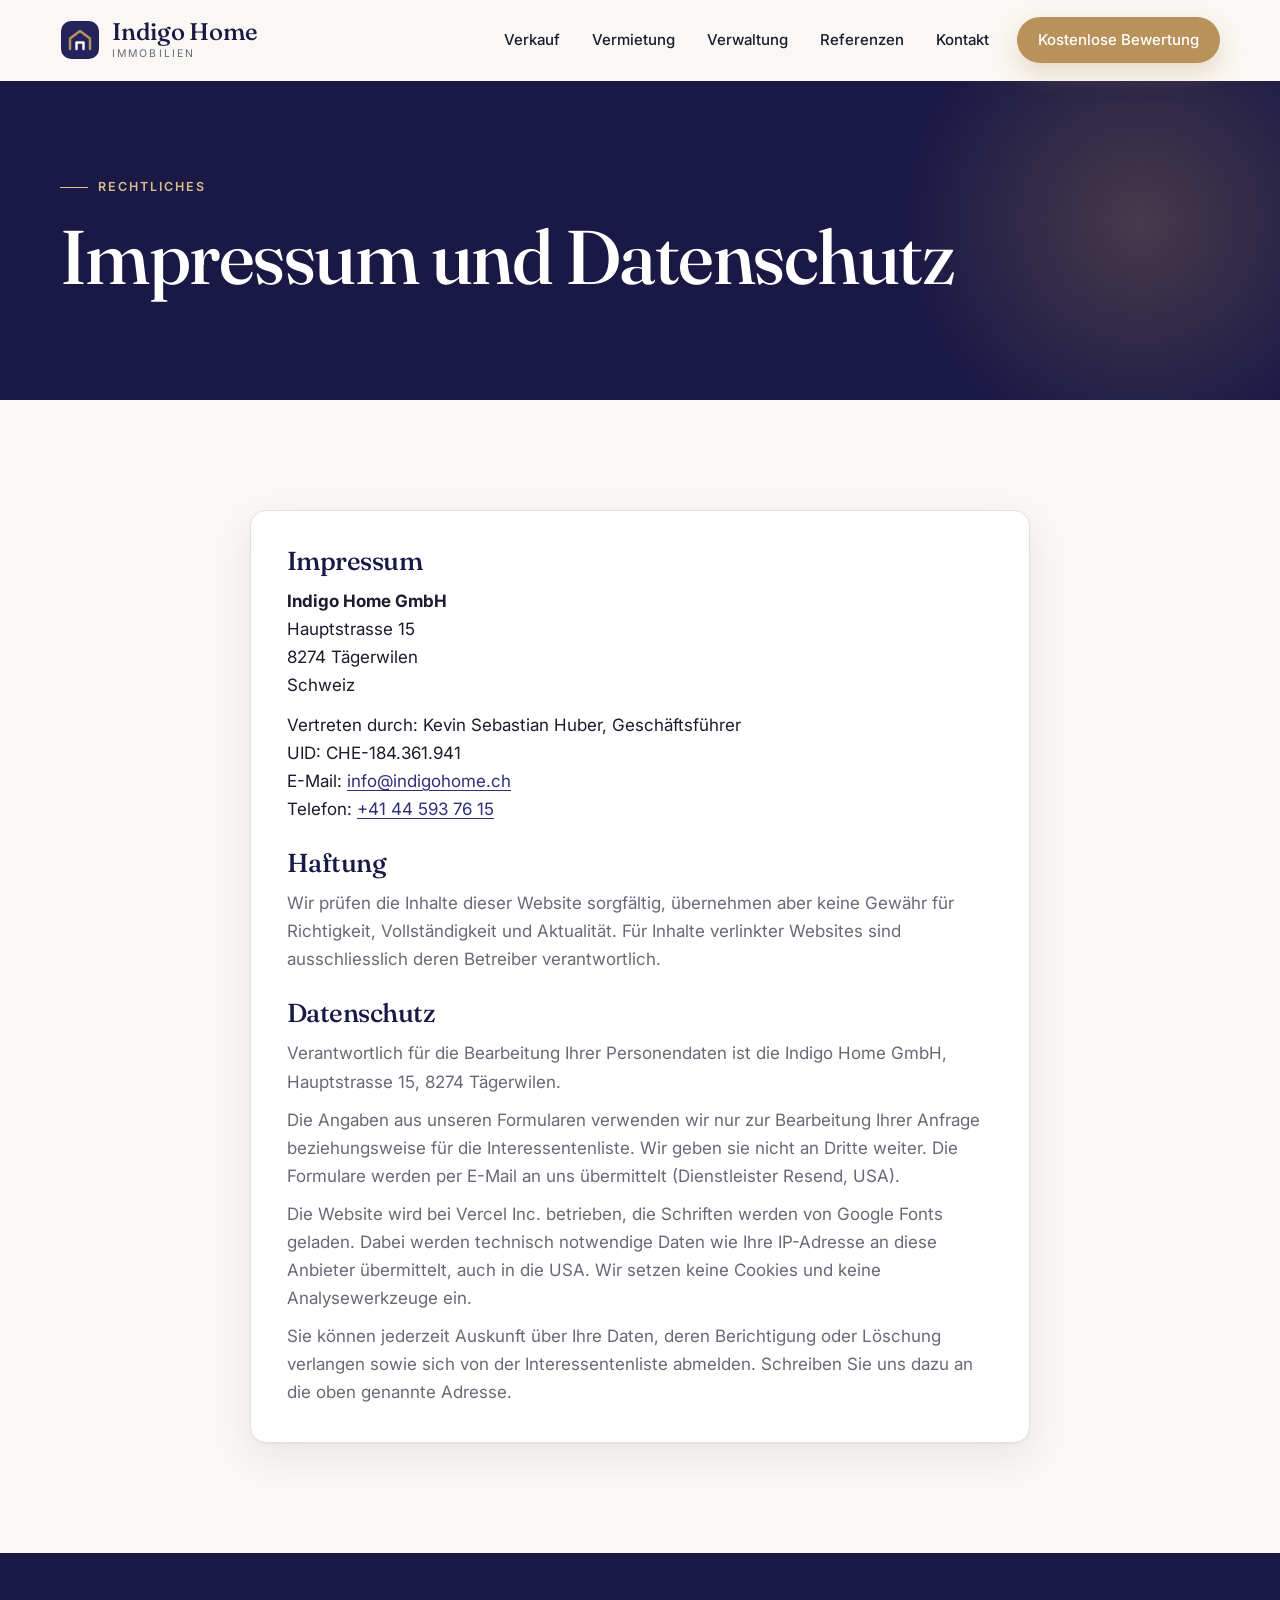
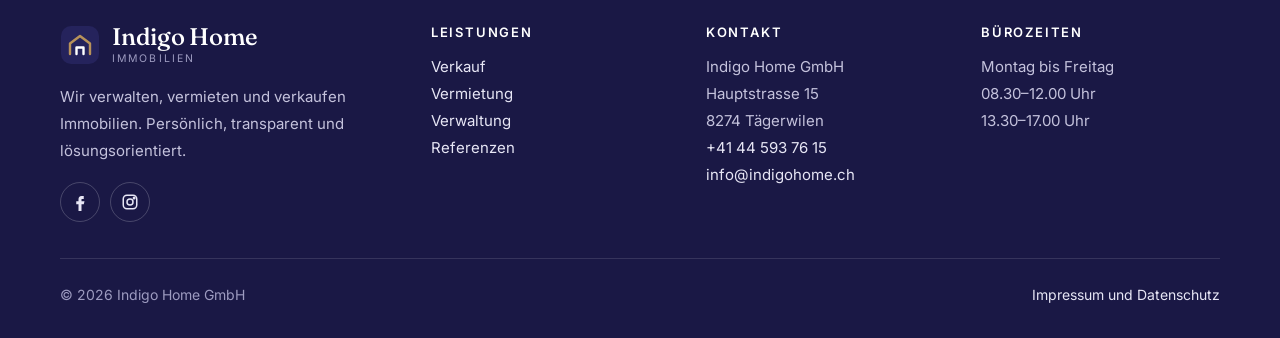
==== impressum.html @ 511ced31 "Neue Website Indigo Home: Verkauf im Fokus mit Bewertungsanfrage, Vermietung, Verwaltung, Referenzen" ====
<!doctype html>
<html lang="de-CH">
<head>
<meta charset="utf-8">
<meta name="viewport" content="width=device-width,initial-scale=1,viewport-fit=cover">
<title>Impressum und Datenschutz · Indigo Home GmbH</title>
<meta name="description" content="Impressum und Datenschutz der Indigo Home GmbH.">
<meta name="theme-color" content="#25235c">
<link rel="icon" href="favicon.svg" type="image/svg+xml">
<link rel="preconnect" href="https://fonts.googleapis.com">
<link rel="preconnect" href="https://fonts.gstatic.com" crossorigin>
<link rel="stylesheet" href="https://fonts.googleapis.com/css2?family=Fraunces:opsz,wght@9..144,400;9..144,500;9..144,600&family=Inter:wght@400;500;600;700&display=swap">
<link rel="stylesheet" href="styles.css"><style>
.process{list-style:none;margin:0;padding:0;display:grid;grid-template-columns:repeat(3,minmax(0,1fr));gap:18px;counter-reset:p}
.process li{display:flex;gap:18px;padding:28px;background:var(--white);border:1px solid var(--line);border-radius:var(--r);box-shadow:var(--shadow);transition:transform .25s,border-color .25s}
.process li:hover{transform:translateY(-4px);border-color:#d8c3a0}
.process .pn{flex:none;font-family:var(--f-head);font-size:34px;line-height:1;color:var(--brass)}
.process h3{font-size:22px;margin-bottom:8px}
.process p{color:var(--muted);font-size:16px}
.process li.reveal:nth-child(3n+2){transition-delay:.08s}.process li.reveal:nth-child(3n){transition-delay:.16s}
@media (max-width:980px){.process{grid-template-columns:repeat(2,minmax(0,1fr))}}
@media (max-width:620px){.process{grid-template-columns:minmax(0,1fr)}}
.svcs{display:grid;grid-template-columns:1.25fr 1fr 1fr;gap:18px}
.svc{display:flex;flex-direction:column;gap:14px;padding:34px;border-radius:20px;background:var(--white);border:1px solid var(--line);box-shadow:var(--shadow);text-decoration:none;color:inherit;transition:transform .25s,box-shadow .25s}
.svc:hover{transform:translateY(-4px);box-shadow:0 2px 4px rgba(28,27,46,.05),0 24px 50px rgba(28,27,46,.12);color:inherit}
.svc h3{font-size:30px}
.svc p{color:var(--muted)}
.svc .more{margin-top:auto;display:inline-flex;align-items:center;gap:8px;font-weight:600;color:var(--brass-2)}
.svc.feat{background:var(--indigo);border-color:var(--indigo);color:#fff;background-image:radial-gradient(500px 300px at 100% 0%,rgba(184,146,90,.35),transparent 60%)}
.svc.feat h3{color:#fff}.svc.feat p{color:#cfcde6}.svc.feat .more{color:#d9bd8f}
.svc.feat .checks li::before{background-color:rgba(255,255,255,.12)}
.svc .tag{align-self:flex-start;font-size:12px;font-weight:700;letter-spacing:.12em;text-transform:uppercase;padding:5px 12px;border-radius:999px;background:var(--brass);color:#fff}
@media (max-width:980px){.svcs{grid-template-columns:minmax(0,1fr)}}
.refs{display:grid;grid-template-columns:repeat(3,minmax(0,1fr));gap:16px}
.ref{display:grid;grid-template-columns:auto minmax(0,1fr);gap:6px 16px;align-items:start;padding:24px;background:var(--white);border:1px solid var(--line);border-radius:var(--r);box-shadow:var(--shadow)}
.ref .ric{grid-row:span 2;width:52px;height:52px;border-radius:14px;background:var(--indigo-soft);color:var(--indigo);display:grid;place-items:center}
.ref h3{font-size:21px}
.ref p{color:var(--muted);font-size:15px}
.ref .kt{grid-column:2;font-size:12.5px;font-weight:600;letter-spacing:.06em;text-transform:uppercase;color:var(--brass-2)}
@media (max-width:980px){.refs{grid-template-columns:repeat(2,minmax(0,1fr))}}
@media (max-width:620px){.refs{grid-template-columns:minmax(0,1fr)}}
.valband{background:var(--indigo-3);color:#fff;border-radius:28px;padding:64px;display:grid;grid-template-columns:minmax(0,1fr) minmax(0,1.1fr);gap:48px;align-items:start;position:relative;overflow:hidden}
.valband::before{content:"";position:absolute;left:-160px;bottom:-160px;width:480px;height:480px;border-radius:50%;background:radial-gradient(circle,rgba(184,146,90,.25),transparent 65%)}
.valband>*{position:relative}
.valband h2{color:#fff;font-size:clamp(34px,4vw,52px)}
.valband .eyebrow{color:#d9bd8f}
.valband p.l{color:#cfcde6;font-size:18px;margin-top:18px}
.valband .checks{margin-top:26px;color:#e7e6f5}
.valband .checks li::before{background-color:rgba(255,255,255,.12)}
.fcard{padding:34px;color:var(--ink)}
.ftitle{font-size:28px}
@media (max-width:960px){.valband{grid-template-columns:minmax(0,1fr);padding:40px 26px}}
@media (max-width:520px){.fcard{padding:24px}}
.split{display:grid;grid-template-columns:minmax(0,1fr) minmax(0,1fr);gap:56px;align-items:start}
@media (max-width:900px){.split{grid-template-columns:minmax(0,1fr);gap:32px}}
.cols3{display:grid;grid-template-columns:repeat(3,minmax(0,1fr));gap:18px}
.cols3 .card{padding:32px}
.cols3 h3{font-size:24px;margin-bottom:18px}
@media (max-width:900px){.cols3{grid-template-columns:minmax(0,1fr)}}
.cta{background:var(--brass-soft);border-radius:28px;padding:56px;display:flex;flex-wrap:wrap;align-items:center;justify-content:space-between;gap:24px}
.cta h2{font-size:clamp(30px,3.4vw,44px);max-width:16em}
.cta p{color:var(--muted);margin-top:10px;max-width:36em}
@media (max-width:520px){.cta{padding:32px 24px}}
.info{display:flex;flex-direction:column;gap:22px}
.info .it{display:flex;gap:16px;align-items:flex-start}
.info .ic{flex:none;width:48px;height:48px;border-radius:14px;background:var(--indigo-soft);color:var(--indigo);display:grid;place-items:center}
.info small{display:block;font-size:12.5px;font-weight:600;letter-spacing:.1em;text-transform:uppercase;color:var(--muted)}
.info a,.info address,.info span.v{font-style:normal;font-size:18px;color:var(--ink);text-decoration:none;font-weight:500}
.info a:hover{color:var(--brass-2)}
</style>
</head>
<body>
<header class="top">
  <div class="wrap">
    <a class="brand" href="index.html" aria-label="Indigo Home GmbH, zur Startseite"><svg width="40" height="40" viewBox="0 0 40 40" fill="none" aria-hidden="true"><rect x="1" y="1" width="38" height="38" rx="10" fill="#25235c"/><path d="M10 29V18.5L20 11l10 7.5V29" stroke="#b8925a" stroke-width="2.4" stroke-linecap="round" stroke-linejoin="round"/><path d="M16.5 29v-6.5h7V29" stroke="#fff" stroke-width="2.4" stroke-linecap="round" stroke-linejoin="round"/></svg><span><b>Indigo Home</b><small>Immobilien</small></span></a>
    <button class="menu" id="menuBtn" type="button" aria-label="Menü öffnen" aria-expanded="false" aria-controls="nav"><svg width="24" height="24" viewBox="0 0 24 24" fill="none" stroke="currentColor" stroke-width="2" stroke-linecap="round" aria-hidden="true"><path d="M4 7h16M4 12h16M4 17h16"/></svg></button>
    <nav class="nav" id="nav" aria-label="Hauptnavigation">
      <a href="verkauf.html">Verkauf</a>
      <a href="vermietung.html">Vermietung</a>
      <a href="verwaltung.html">Verwaltung</a>
      <a href="referenzen.html">Referenzen</a>
      <a href="kontakt.html">Kontakt</a>
      <a class="btn brass" href="verkauf.html#bewertung">Kostenlose Bewertung</a>
    </nav>
  </div>
</header>
<main>
  <section class="subhero"><div class="wrap"><span class="eyebrow">Rechtliches</span><h1>Impressum und Datenschutz</h1><p class="lead"></p></div></section>

  <section class="block"><div class="wrap" style="max-width:820px">
    <div class="card" style="padding:36px;display:flex;flex-direction:column;gap:26px">
      <div><h2 style="font-size:26px;margin-bottom:12px">Impressum</h2>
        <p><b>Indigo Home GmbH</b><br>Hauptstrasse 15<br>8274 Tägerwilen<br>Schweiz</p>
        <p style="margin-top:12px">Vertreten durch: Kevin Sebastian Huber, Geschäftsführer<br>UID: CHE-184.361.941<br>E-Mail: <a data-email href="#"></a><br>Telefon: <a data-phone href="#"></a></p></div>
      <div><h2 style="font-size:26px;margin-bottom:12px">Haftung</h2><p style="color:var(--muted)">Wir prüfen die Inhalte dieser Website sorgfältig, übernehmen aber keine Gewähr für Richtigkeit, Vollständigkeit und Aktualität. Für Inhalte verlinkter Websites sind ausschliesslich deren Betreiber verantwortlich.</p></div>
      <div><h2 style="font-size:26px;margin-bottom:12px">Datenschutz</h2>
        <p style="color:var(--muted)">Verantwortlich für die Bearbeitung Ihrer Personendaten ist die Indigo Home GmbH, Hauptstrasse 15, 8274 Tägerwilen.</p>
        <p style="color:var(--muted);margin-top:10px">Die Angaben aus unseren Formularen verwenden wir nur zur Bearbeitung Ihrer Anfrage beziehungsweise für die Interessentenliste. Wir geben sie nicht an Dritte weiter. Die Formulare werden per E-Mail an uns übermittelt (Dienstleister Resend, USA).</p>
        <p style="color:var(--muted);margin-top:10px">Die Website wird bei Vercel Inc. betrieben, die Schriften werden von Google Fonts geladen. Dabei werden technisch notwendige Daten wie Ihre IP-Adresse an diese Anbieter übermittelt, auch in die USA. Wir setzen keine Cookies und keine Analysewerkzeuge ein.</p>
        <p style="color:var(--muted);margin-top:10px">Sie können jederzeit Auskunft über Ihre Daten, deren Berichtigung oder Löschung verlangen sowie sich von der Interessentenliste abmelden. Schreiben Sie uns dazu an die oben genannte Adresse.</p></div>
    </div>
  </div></section>

</main>
<footer>
  <div class="wrap">
    <div>
      <a class="brand" href="index.html" aria-label="Indigo Home GmbH"><svg width="40" height="40" viewBox="0 0 40 40" fill="none" aria-hidden="true"><rect x="1" y="1" width="38" height="38" rx="10" fill="#25235c"/><path d="M10 29V18.5L20 11l10 7.5V29" stroke="#b8925a" stroke-width="2.4" stroke-linecap="round" stroke-linejoin="round"/><path d="M16.5 29v-6.5h7V29" stroke="#fff" stroke-width="2.4" stroke-linecap="round" stroke-linejoin="round"/></svg><span><b>Indigo Home</b><small>Immobilien</small></span></a>
      <p style="margin-top:18px;max-width:28em">Wir verwalten, vermieten und verkaufen Immobilien. Persönlich, transparent und lösungsorientiert.</p>
      <div class="social"><a href="https://www.facebook.com/Indigo-Home-GmbH-Immobilien-112406141284418/" target="_blank" rel="noopener" aria-label="Facebook"><svg width="18" height="18" viewBox="0 0 24 24" fill="currentColor" aria-hidden="true"><path d="M14 8h3V4h-3c-2.8 0-4 1.7-4 4.3V11H7v4h3v9h4v-9h3l1-4h-4V8.6c0-.4.3-.6.6-.6z"/></svg></a><a href="https://www.instagram.com/indigohomegmbh/" target="_blank" rel="noopener" aria-label="Instagram"><svg width="18" height="18" viewBox="0 0 24 24" fill="none" stroke="currentColor" stroke-width="2" aria-hidden="true"><rect x="3" y="3" width="18" height="18" rx="5"/><circle cx="12" cy="12" r="4"/><circle cx="17.5" cy="6.5" r="1" fill="currentColor"/></svg></a></div>
    </div>
    <div><h3>Leistungen</h3><p><a href="verkauf.html">Verkauf</a><br><a href="vermietung.html">Vermietung</a><br><a href="verwaltung.html">Verwaltung</a><br><a href="referenzen.html">Referenzen</a></p></div>
    <div><h3>Kontakt</h3><address>Indigo Home GmbH<br>Hauptstrasse 15<br>8274 Tägerwilen</address><p><a data-phone href="#"></a><br><a data-email href="#"></a></p></div>
    <div><h3>Bürozeiten</h3><p>Montag bis Freitag<br>08.30–12.00 Uhr<br>13.30–17.00 Uhr</p></div>
    <div class="legal"><span>© <span id="yr">2026</span> Indigo Home GmbH</span><span><a href="impressum.html">Impressum und Datenschutz</a></span></div>
  </div>
</footer>
<script src="site.js"></script>
</body>
</html>
---- styles.css ----
/* Indigo Home GmbH · Gestaltung: tiefes Indigo, warmes Messing, ruhiges Creme. Serifen-Titel für Wertigkeit. */
:root{
  --indigo:#25235c; --indigo-2:#312e7a; --indigo-3:#1a1845; --indigo-soft:#ecebf7;
  --brass:#b8925a; --brass-2:#a17b45; --brass-soft:#f4ece0;
  --ink:#1c1b2e; --muted:#6a6878; --line:#e6e2da; --paper:#faf8f4; --white:#fff;
  --r:16px;
  --f-head:"Fraunces",Georgia,"Times New Roman",serif;
  --f:"Inter","Helvetica Neue",Arial,sans-serif;
  --shadow:0 1px 2px rgba(28,27,46,.05),0 14px 40px rgba(28,27,46,.08);
}
*{box-sizing:border-box}
html{-webkit-text-size-adjust:100%;scroll-padding-top:90px}
@media (prefers-reduced-motion:no-preference){html{scroll-behavior:smooth}}
body{margin:0;background:var(--paper);color:var(--ink);font-family:var(--f);font-size:17px;line-height:1.65}
img{max-width:100%;display:block}
a{color:var(--indigo-2);text-underline-offset:3px}
a:hover{color:var(--brass-2)}
:focus-visible{outline:3px solid var(--brass);outline-offset:3px;border-radius:6px}
h1,h2,h3{margin:0;font-family:var(--f-head);font-weight:500;line-height:1.08;letter-spacing:-.02em;text-wrap:balance;color:var(--indigo-3)}
p{margin:0}
[hidden]{display:none!important}
.wrap{max-width:1200px;margin:0 auto;padding-left:max(20px,env(safe-area-inset-left,0px));padding-right:max(20px,env(safe-area-inset-right,0px))}
.eyebrow{display:inline-flex;align-items:center;gap:10px;font-size:12.5px;font-weight:600;letter-spacing:.16em;text-transform:uppercase;color:var(--brass-2)}
.eyebrow::before{content:"";width:28px;height:1px;background:currentColor}
.btn{display:inline-flex;align-items:center;justify-content:center;gap:10px;min-height:52px;padding:0 26px;border-radius:999px;font:inherit;font-weight:600;font-size:16px;text-decoration:none;border:1.5px solid transparent;cursor:pointer;transition:background .2s,border-color .2s,color .2s,transform .2s,box-shadow .2s}
.btn:active{transform:translateY(1px)}
.btn.brass{background:var(--brass);color:#fff;box-shadow:0 10px 24px rgba(184,146,90,.3)}
.btn.brass:hover{background:var(--brass-2);color:#fff}
.btn.indigo{background:var(--indigo);color:#fff}
.btn.indigo:hover{background:var(--indigo-2);color:#fff}
.btn.ghost{border-color:rgba(255,255,255,.35);color:#fff}
.btn.ghost:hover{border-color:#fff;color:#fff;background:rgba(255,255,255,.08)}
.btn.line{border-color:var(--indigo);color:var(--indigo)}
.btn.line:hover{background:var(--indigo);color:#fff}
.btn svg{transition:transform .2s}
.btn:hover svg{transform:translateX(3px)}

/* Kopf */
.top{position:sticky;top:0;z-index:30;background:rgba(250,248,244,.9);backdrop-filter:saturate(1.4) blur(14px);border-bottom:1px solid transparent;transition:border-color .3s,box-shadow .3s}
.top.scrolled{border-bottom-color:var(--line);box-shadow:0 6px 24px rgba(28,27,46,.06)}
.top .wrap{display:flex;align-items:center;justify-content:space-between;gap:20px;min-height:80px}
.brand{display:flex;align-items:center;gap:12px;text-decoration:none;color:var(--indigo-3)}
.brand svg{flex:none}
.brand span{display:flex;flex-direction:column;line-height:1}
.brand b{font-family:var(--f-head);font-weight:500;font-size:24px;letter-spacing:-.01em}
.brand small{font-size:10.5px;letter-spacing:.2em;text-transform:uppercase;color:var(--muted);margin-top:5px}
.nav{display:flex;align-items:center;gap:4px}
.nav a{color:var(--ink);text-decoration:none;font-weight:500;font-size:15px;padding:10px 14px;border-radius:999px}
.nav a:hover,.nav a[aria-current="page"]{color:var(--brass-2)}
.nav .btn{min-height:46px;padding:0 20px;margin-left:10px;font-size:15px}
.nav .btn:hover{color:#fff}
.menu{display:none;background:none;border:0;color:var(--indigo-3);width:46px;height:46px;border-radius:10px;cursor:pointer}
@media (max-width:960px){
  .menu{display:grid;place-items:center}
  .nav{position:absolute;left:0;right:0;top:100%;flex-direction:column;align-items:stretch;gap:0;padding:8px 20px 22px;background:var(--paper);border-bottom:1px solid var(--line);display:none;box-shadow:0 20px 40px rgba(28,27,46,.1)}
  .nav.open{display:flex}
  .nav a{padding:14px 4px;border-bottom:1px solid var(--line);border-radius:0}
  .nav .btn{margin:16px 0 0;border-radius:999px;border-bottom:0}
}

/* Abschnitte */
section.block{padding-block:110px}
@media (max-width:760px){section.block{padding-block:72px}}
.head{display:flex;flex-direction:column;gap:16px;max-width:760px;margin-bottom:56px}
.head h2{font-size:clamp(34px,4.4vw,56px)}
.head p{color:var(--muted);font-size:18.5px}
.head.center{margin-inline:auto;text-align:center;align-items:center}

/* Unterseiten-Titel */
.subhero{background:var(--indigo-3);color:#fff;position:relative;overflow:hidden}
.subhero::after{content:"";position:absolute;right:-120px;top:-120px;width:520px;height:520px;border-radius:50%;background:radial-gradient(circle,rgba(184,146,90,.28),transparent 65%)}
.subhero .wrap{position:relative;z-index:1;padding-block:96px 84px;display:flex;flex-direction:column;gap:18px;max-width:1200px}
.subhero h1{color:#fff;font-size:clamp(42px,6vw,76px);max-width:14em}
.subhero .lead{color:#cfcde6;font-size:clamp(17px,1.5vw,20px);max-width:38em}
.subhero .eyebrow{color:#d9bd8f}

/* Karten, Listen */
.card{background:var(--white);border:1px solid var(--line);border-radius:var(--r);box-shadow:var(--shadow)}
.checks{list-style:none;margin:0;padding:0;display:flex;flex-direction:column;gap:12px}
.checks li{display:flex;gap:12px;align-items:flex-start}
.checks li::before{content:"";flex:none;width:22px;height:22px;margin-top:2px;border-radius:50%;background:var(--brass-soft) url("data:image/svg+xml,%3Csvg xmlns='http://www.w3.org/2000/svg' viewBox='0 0 24 24' fill='none' stroke='%23a17b45' stroke-width='3' stroke-linecap='round' stroke-linejoin='round'%3E%3Cpath d='M6 12.5l4 4 8-9'/%3E%3C/svg%3E") center/14px no-repeat}

/* Formulare */
.form{display:flex;flex-direction:column;gap:16px}
.row2{display:grid;grid-template-columns:minmax(0,1fr) minmax(0,1fr);gap:14px}
@media (max-width:620px){.row2{grid-template-columns:minmax(0,1fr)}}
.field{display:flex;flex-direction:column;gap:6px;min-width:0}
.field label,.field .lab{font-size:14px;font-weight:600;color:#3d3b52}
.field input,.field select,.field textarea{font:inherit;font-size:16px;color:var(--ink);background:var(--paper);border:1px solid var(--line);border-radius:12px;padding:13px 15px;min-height:52px;width:100%}
.field textarea{min-height:120px;resize:vertical}
.field input:focus,.field select:focus,.field textarea:focus{outline:none;border-color:var(--indigo-2);box-shadow:0 0 0 4px rgba(49,46,122,.12);background:#fff}
.seg{display:flex;flex-wrap:wrap;gap:8px}
.seg label{position:relative;cursor:pointer}
.seg input{position:absolute;inset:0;opacity:0;margin:0;width:100%;height:100%;pointer-events:none}
.seg span{display:inline-flex;align-items:center;min-height:44px;padding:0 16px;border-radius:999px;border:1px solid var(--line);background:var(--paper);font-size:15px;font-weight:500}
.seg input:checked+span{background:var(--indigo);border-color:var(--indigo);color:#fff}
.seg input:focus-visible+span{outline:3px solid var(--brass);outline-offset:2px}
.form .err{color:#b42318;font-weight:600;font-size:15px}
.form .ok{background:#eaf6ee;color:#17663d;border-radius:12px;padding:14px 16px;font-weight:600}
.form .note{font-size:13.5px;color:var(--muted)}

/* Fuss */
footer{background:var(--indigo-3);color:#c4c2dc;font-size:15px}
footer .wrap{display:grid;grid-template-columns:1.4fr 1fr 1fr 1fr;gap:36px;padding-block:72px 32px}
footer .brand{color:#fff}
footer .brand small{color:#9d9bc0}
footer h3{color:#fff;font-family:var(--f);font-size:13px;letter-spacing:.14em;text-transform:uppercase;font-weight:600;margin-bottom:14px}
footer a{color:#e7e6f5;text-decoration:none}
footer a:hover{color:#d9bd8f}
footer address{font-style:normal;line-height:1.8}
footer p{line-height:1.8}
footer .legal{grid-column:1/-1;display:flex;flex-wrap:wrap;justify-content:space-between;gap:10px 24px;border-top:1px solid rgba(255,255,255,.12);padding-top:24px;font-size:14px;color:#9d9bc0}
footer .social{display:flex;gap:10px;margin-top:18px}
footer .social a{width:40px;height:40px;border-radius:50%;border:1px solid rgba(255,255,255,.2);display:grid;place-items:center}
footer .social a:hover{border-color:#d9bd8f}
@media (max-width:900px){footer .wrap{grid-template-columns:1fr 1fr}}
@media (max-width:560px){footer .wrap{grid-template-columns:1fr}}

/* Einblenden beim Scrollen */
html.js .reveal{opacity:0;transform:translateY(28px);transition:opacity .9s cubic-bezier(.2,.7,.2,1),transform .9s cubic-bezier(.2,.7,.2,1)}
html.js .reveal.in{opacity:1;transform:none}
@media (prefers-reduced-motion:reduce){html.js .reveal{opacity:1;transform:none;transition:none}}
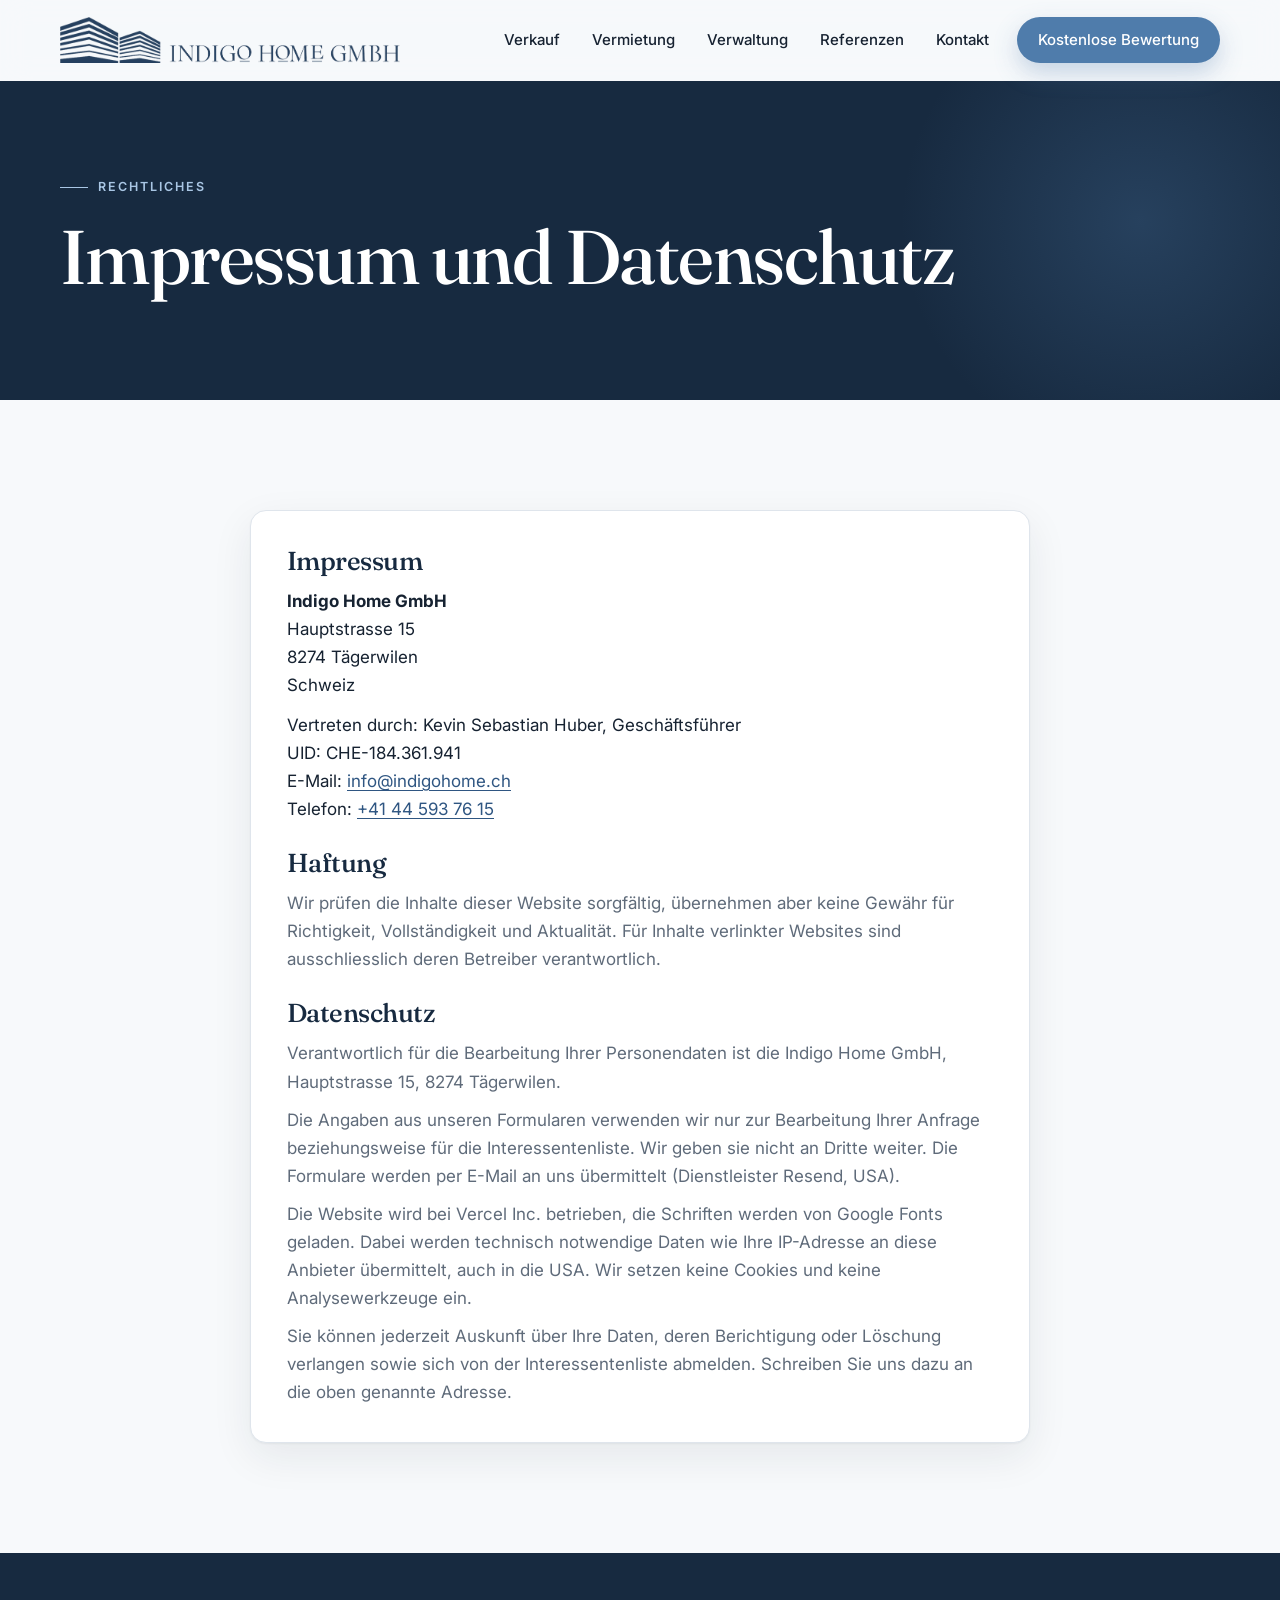
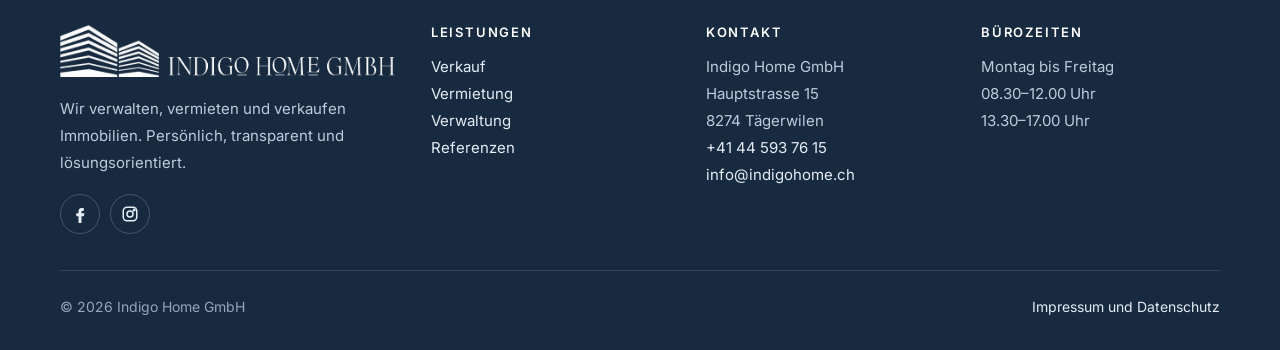
==== commit 715fd664: "Logo eingebaut (Kopf, Fuss, Favicon) und Farben an das Logo-Navy angepasst Co-Authored-By: Claude Op" ====
--- a/impressum.html
+++ b/impressum.html
@@ -5,15 +5,16 @@
 <meta name="viewport" content="width=device-width,initial-scale=1,viewport-fit=cover">
 <title>Impressum und Datenschutz · Indigo Home GmbH</title>
 <meta name="description" content="Impressum und Datenschutz der Indigo Home GmbH.">
-<meta name="theme-color" content="#25235c">
-<link rel="icon" href="favicon.svg" type="image/svg+xml">
+<meta name="theme-color" content="#25405f">
+<link rel="icon" href="img/favicon.png" type="image/png">
+<link rel="apple-touch-icon" href="img/apple-touch-icon.png">
 <link rel="preconnect" href="https://fonts.googleapis.com">
 <link rel="preconnect" href="https://fonts.gstatic.com" crossorigin>
 <link rel="stylesheet" href="https://fonts.googleapis.com/css2?family=Fraunces:opsz,wght@9..144,400;9..144,500;9..144,600&family=Inter:wght@400;500;600;700&display=swap">
 <link rel="stylesheet" href="styles.css"><style>
 .process{list-style:none;margin:0;padding:0;display:grid;grid-template-columns:repeat(3,minmax(0,1fr));gap:18px;counter-reset:p}
 .process li{display:flex;gap:18px;padding:28px;background:var(--white);border:1px solid var(--line);border-radius:var(--r);box-shadow:var(--shadow);transition:transform .25s,border-color .25s}
-.process li:hover{transform:translateY(-4px);border-color:#d8c3a0}
+.process li:hover{transform:translateY(-4px);border-color:#bcd3ea}
 .process .pn{flex:none;font-family:var(--f-head);font-size:34px;line-height:1;color:var(--brass)}
 .process h3{font-size:22px;margin-bottom:8px}
 .process p{color:var(--muted);font-size:16px}
@@ -22,12 +23,12 @@
 @media (max-width:620px){.process{grid-template-columns:minmax(0,1fr)}}
 .svcs{display:grid;grid-template-columns:1.25fr 1fr 1fr;gap:18px}
 .svc{display:flex;flex-direction:column;gap:14px;padding:34px;border-radius:20px;background:var(--white);border:1px solid var(--line);box-shadow:var(--shadow);text-decoration:none;color:inherit;transition:transform .25s,box-shadow .25s}
-.svc:hover{transform:translateY(-4px);box-shadow:0 2px 4px rgba(28,27,46,.05),0 24px 50px rgba(28,27,46,.12);color:inherit}
+.svc:hover{transform:translateY(-4px);box-shadow:0 2px 4px rgba(22,34,49,.05),0 24px 50px rgba(22,34,49,.12);color:inherit}
 .svc h3{font-size:30px}
 .svc p{color:var(--muted)}
 .svc .more{margin-top:auto;display:inline-flex;align-items:center;gap:8px;font-weight:600;color:var(--brass-2)}
-.svc.feat{background:var(--indigo);border-color:var(--indigo);color:#fff;background-image:radial-gradient(500px 300px at 100% 0%,rgba(184,146,90,.35),transparent 60%)}
-.svc.feat h3{color:#fff}.svc.feat p{color:#cfcde6}.svc.feat .more{color:#d9bd8f}
+.svc.feat{background:var(--indigo);border-color:var(--indigo);color:#fff;background-image:radial-gradient(500px 300px at 100% 0%,rgba(79,124,171,.35),transparent 60%)}
+.svc.feat h3{color:#fff}.svc.feat p{color:#c9d5e3}.svc.feat .more{color:#a9c6e4}
 .svc.feat .checks li::before{background-color:rgba(255,255,255,.12)}
 .svc .tag{align-self:flex-start;font-size:12px;font-weight:700;letter-spacing:.12em;text-transform:uppercase;padding:5px 12px;border-radius:999px;background:var(--brass);color:#fff}
 @media (max-width:980px){.svcs{grid-template-columns:minmax(0,1fr)}}
@@ -40,12 +41,12 @@
 @media (max-width:980px){.refs{grid-template-columns:repeat(2,minmax(0,1fr))}}
 @media (max-width:620px){.refs{grid-template-columns:minmax(0,1fr)}}
 .valband{background:var(--indigo-3);color:#fff;border-radius:28px;padding:64px;display:grid;grid-template-columns:minmax(0,1fr) minmax(0,1.1fr);gap:48px;align-items:start;position:relative;overflow:hidden}
-.valband::before{content:"";position:absolute;left:-160px;bottom:-160px;width:480px;height:480px;border-radius:50%;background:radial-gradient(circle,rgba(184,146,90,.25),transparent 65%)}
+.valband::before{content:"";position:absolute;left:-160px;bottom:-160px;width:480px;height:480px;border-radius:50%;background:radial-gradient(circle,rgba(79,124,171,.25),transparent 65%)}
 .valband>*{position:relative}
 .valband h2{color:#fff;font-size:clamp(34px,4vw,52px)}
-.valband .eyebrow{color:#d9bd8f}
-.valband p.l{color:#cfcde6;font-size:18px;margin-top:18px}
-.valband .checks{margin-top:26px;color:#e7e6f5}
+.valband .eyebrow{color:#a9c6e4}
+.valband p.l{color:#c9d5e3;font-size:18px;margin-top:18px}
+.valband .checks{margin-top:26px;color:#e5ecf4}
 .valband .checks li::before{background-color:rgba(255,255,255,.12)}
 .fcard{padding:34px;color:var(--ink)}
 .ftitle{font-size:28px}
@@ -72,7 +73,7 @@
 <body>
 <header class="top">
   <div class="wrap">
-    <a class="brand" href="index.html" aria-label="Indigo Home GmbH, zur Startseite"><svg width="40" height="40" viewBox="0 0 40 40" fill="none" aria-hidden="true"><rect x="1" y="1" width="38" height="38" rx="10" fill="#25235c"/><path d="M10 29V18.5L20 11l10 7.5V29" stroke="#b8925a" stroke-width="2.4" stroke-linecap="round" stroke-linejoin="round"/><path d="M16.5 29v-6.5h7V29" stroke="#fff" stroke-width="2.4" stroke-linecap="round" stroke-linejoin="round"/></svg><span><b>Indigo Home</b><small>Immobilien</small></span></a>
+    <a class="brand" href="index.html" aria-label="Indigo Home GmbH, zur Startseite"><img src="img/logo.png" alt="Indigo Home GmbH" width="340" height="46"></a>
     <button class="menu" id="menuBtn" type="button" aria-label="Menü öffnen" aria-expanded="false" aria-controls="nav"><svg width="24" height="24" viewBox="0 0 24 24" fill="none" stroke="currentColor" stroke-width="2" stroke-linecap="round" aria-hidden="true"><path d="M4 7h16M4 12h16M4 17h16"/></svg></button>
     <nav class="nav" id="nav" aria-label="Hauptnavigation">
       <a href="verkauf.html">Verkauf</a>
@@ -105,7 +106,7 @@
 <footer>
   <div class="wrap">
     <div>
-      <a class="brand" href="index.html" aria-label="Indigo Home GmbH"><svg width="40" height="40" viewBox="0 0 40 40" fill="none" aria-hidden="true"><rect x="1" y="1" width="38" height="38" rx="10" fill="#25235c"/><path d="M10 29V18.5L20 11l10 7.5V29" stroke="#b8925a" stroke-width="2.4" stroke-linecap="round" stroke-linejoin="round"/><path d="M16.5 29v-6.5h7V29" stroke="#fff" stroke-width="2.4" stroke-linecap="round" stroke-linejoin="round"/></svg><span><b>Indigo Home</b><small>Immobilien</small></span></a>
+      <a class="brand" href="index.html" aria-label="Indigo Home GmbH"><img src="img/logo-weiss.png" alt="Indigo Home GmbH" width="384" height="52" loading="lazy"></a>
       <p style="margin-top:18px;max-width:28em">Wir verwalten, vermieten und verkaufen Immobilien. Persönlich, transparent und lösungsorientiert.</p>
       <div class="social"><a href="https://www.facebook.com/Indigo-Home-GmbH-Immobilien-112406141284418/" target="_blank" rel="noopener" aria-label="Facebook"><svg width="18" height="18" viewBox="0 0 24 24" fill="currentColor" aria-hidden="true"><path d="M14 8h3V4h-3c-2.8 0-4 1.7-4 4.3V11H7v4h3v9h4v-9h3l1-4h-4V8.6c0-.4.3-.6.6-.6z"/></svg></a><a href="https://www.instagram.com/indigohomegmbh/" target="_blank" rel="noopener" aria-label="Instagram"><svg width="18" height="18" viewBox="0 0 24 24" fill="none" stroke="currentColor" stroke-width="2" aria-hidden="true"><rect x="3" y="3" width="18" height="18" rx="5"/><circle cx="12" cy="12" r="4"/><circle cx="17.5" cy="6.5" r="1" fill="currentColor"/></svg></a></div>
     </div>
--- a/styles.css
+++ b/styles.css
@@ -1,12 +1,12 @@
-/* Indigo Home GmbH · Gestaltung: tiefes Indigo, warmes Messing, ruhiges Creme. Serifen-Titel für Wertigkeit. */
+/* Indigo Home GmbH · Gestaltung: Farben aus dem Logo (Navy #25405f) mit hellerem Stahlblau als Akzent. Serifen-Titel für Wertigkeit. */
 :root{
-  --indigo:#25235c; --indigo-2:#312e7a; --indigo-3:#1a1845; --indigo-soft:#ecebf7;
-  --brass:#b8925a; --brass-2:#a17b45; --brass-soft:#f4ece0;
-  --ink:#1c1b2e; --muted:#6a6878; --line:#e6e2da; --paper:#faf8f4; --white:#fff;
+  --indigo:#25405f; --indigo-2:#2f5682; --indigo-3:#172a40; --indigo-soft:#e8eef5;
+  --brass:#4f7cab; --brass-2:#3a6591; --brass-soft:#e6eef7;
+  --ink:#162231; --muted:#5f6b7a; --line:#dfe5ec; --paper:#f7f9fb; --white:#fff;
   --r:16px;
   --f-head:"Fraunces",Georgia,"Times New Roman",serif;
   --f:"Inter","Helvetica Neue",Arial,sans-serif;
-  --shadow:0 1px 2px rgba(28,27,46,.05),0 14px 40px rgba(28,27,46,.08);
+  --shadow:0 1px 2px rgba(22,34,49,.05),0 14px 40px rgba(22,34,49,.08);
 }
 *{box-sizing:border-box}
 html{-webkit-text-size-adjust:100%;scroll-padding-top:90px}
@@ -24,7 +24,7 @@
 .eyebrow::before{content:"";width:28px;height:1px;background:currentColor}
 .btn{display:inline-flex;align-items:center;justify-content:center;gap:10px;min-height:52px;padding:0 26px;border-radius:999px;font:inherit;font-weight:600;font-size:16px;text-decoration:none;border:1.5px solid transparent;cursor:pointer;transition:background .2s,border-color .2s,color .2s,transform .2s,box-shadow .2s}
 .btn:active{transform:translateY(1px)}
-.btn.brass{background:var(--brass);color:#fff;box-shadow:0 10px 24px rgba(184,146,90,.3)}
+.btn.brass{background:var(--brass);color:#fff;box-shadow:0 10px 24px rgba(79,124,171,.3)}
 .btn.brass:hover{background:var(--brass-2);color:#fff}
 .btn.indigo{background:var(--indigo);color:#fff}
 .btn.indigo:hover{background:var(--indigo-2);color:#fff}
@@ -36,11 +36,13 @@
 .btn:hover svg{transform:translateX(3px)}
 
 /* Kopf */
-.top{position:sticky;top:0;z-index:30;background:rgba(250,248,244,.9);backdrop-filter:saturate(1.4) blur(14px);border-bottom:1px solid transparent;transition:border-color .3s,box-shadow .3s}
-.top.scrolled{border-bottom-color:var(--line);box-shadow:0 6px 24px rgba(28,27,46,.06)}
+.top{position:sticky;top:0;z-index:30;background:rgba(247,249,251,.9);backdrop-filter:saturate(1.4) blur(14px);border-bottom:1px solid transparent;transition:border-color .3s,box-shadow .3s}
+.top.scrolled{border-bottom-color:var(--line);box-shadow:0 6px 24px rgba(22,34,49,.06)}
 .top .wrap{display:flex;align-items:center;justify-content:space-between;gap:20px;min-height:80px}
 .brand{display:flex;align-items:center;gap:12px;text-decoration:none;color:var(--indigo-3)}
-.brand svg{flex:none}
+.brand img{display:block;height:46px;width:auto}
+footer .brand img{height:52px}
+@media (max-width:420px){.brand img{height:38px}}
 .brand span{display:flex;flex-direction:column;line-height:1}
 .brand b{font-family:var(--f-head);font-weight:500;font-size:24px;letter-spacing:-.01em}
 .brand small{font-size:10.5px;letter-spacing:.2em;text-transform:uppercase;color:var(--muted);margin-top:5px}
@@ -52,7 +54,7 @@
 .menu{display:none;background:none;border:0;color:var(--indigo-3);width:46px;height:46px;border-radius:10px;cursor:pointer}
 @media (max-width:960px){
   .menu{display:grid;place-items:center}
-  .nav{position:absolute;left:0;right:0;top:100%;flex-direction:column;align-items:stretch;gap:0;padding:8px 20px 22px;background:var(--paper);border-bottom:1px solid var(--line);display:none;box-shadow:0 20px 40px rgba(28,27,46,.1)}
+  .nav{position:absolute;left:0;right:0;top:100%;flex-direction:column;align-items:stretch;gap:0;padding:8px 20px 22px;background:var(--paper);border-bottom:1px solid var(--line);display:none;box-shadow:0 20px 40px rgba(22,34,49,.1)}
   .nav.open{display:flex}
   .nav a{padding:14px 4px;border-bottom:1px solid var(--line);border-radius:0}
   .nav .btn{margin:16px 0 0;border-radius:999px;border-bottom:0}
@@ -68,27 +70,27 @@
 
 /* Unterseiten-Titel */
 .subhero{background:var(--indigo-3);color:#fff;position:relative;overflow:hidden}
-.subhero::after{content:"";position:absolute;right:-120px;top:-120px;width:520px;height:520px;border-radius:50%;background:radial-gradient(circle,rgba(184,146,90,.28),transparent 65%)}
+.subhero::after{content:"";position:absolute;right:-120px;top:-120px;width:520px;height:520px;border-radius:50%;background:radial-gradient(circle,rgba(79,124,171,.28),transparent 65%)}
 .subhero .wrap{position:relative;z-index:1;padding-block:96px 84px;display:flex;flex-direction:column;gap:18px;max-width:1200px}
 .subhero h1{color:#fff;font-size:clamp(42px,6vw,76px);max-width:14em}
-.subhero .lead{color:#cfcde6;font-size:clamp(17px,1.5vw,20px);max-width:38em}
-.subhero .eyebrow{color:#d9bd8f}
+.subhero .lead{color:#c9d5e3;font-size:clamp(17px,1.5vw,20px);max-width:38em}
+.subhero .eyebrow{color:#a9c6e4}
 
 /* Karten, Listen */
 .card{background:var(--white);border:1px solid var(--line);border-radius:var(--r);box-shadow:var(--shadow)}
 .checks{list-style:none;margin:0;padding:0;display:flex;flex-direction:column;gap:12px}
 .checks li{display:flex;gap:12px;align-items:flex-start}
-.checks li::before{content:"";flex:none;width:22px;height:22px;margin-top:2px;border-radius:50%;background:var(--brass-soft) url("data:image/svg+xml,%3Csvg xmlns='http://www.w3.org/2000/svg' viewBox='0 0 24 24' fill='none' stroke='%23a17b45' stroke-width='3' stroke-linecap='round' stroke-linejoin='round'%3E%3Cpath d='M6 12.5l4 4 8-9'/%3E%3C/svg%3E") center/14px no-repeat}
+.checks li::before{content:"";flex:none;width:22px;height:22px;margin-top:2px;border-radius:50%;background:var(--brass-soft) url("data:image/svg+xml,%3Csvg xmlns='http://www.w3.org/2000/svg' viewBox='0 0 24 24' fill='none' stroke='%233a6591' stroke-width='3' stroke-linecap='round' stroke-linejoin='round'%3E%3Cpath d='M6 12.5l4 4 8-9'/%3E%3C/svg%3E") center/14px no-repeat}
 
 /* Formulare */
 .form{display:flex;flex-direction:column;gap:16px}
 .row2{display:grid;grid-template-columns:minmax(0,1fr) minmax(0,1fr);gap:14px}
 @media (max-width:620px){.row2{grid-template-columns:minmax(0,1fr)}}
 .field{display:flex;flex-direction:column;gap:6px;min-width:0}
-.field label,.field .lab{font-size:14px;font-weight:600;color:#3d3b52}
+.field label,.field .lab{font-size:14px;font-weight:600;color:#34445a}
 .field input,.field select,.field textarea{font:inherit;font-size:16px;color:var(--ink);background:var(--paper);border:1px solid var(--line);border-radius:12px;padding:13px 15px;min-height:52px;width:100%}
 .field textarea{min-height:120px;resize:vertical}
-.field input:focus,.field select:focus,.field textarea:focus{outline:none;border-color:var(--indigo-2);box-shadow:0 0 0 4px rgba(49,46,122,.12);background:#fff}
+.field input:focus,.field select:focus,.field textarea:focus{outline:none;border-color:var(--indigo-2);box-shadow:0 0 0 4px rgba(47,86,130,.12);background:#fff}
 .seg{display:flex;flex-wrap:wrap;gap:8px}
 .seg label{position:relative;cursor:pointer}
 .seg input{position:absolute;inset:0;opacity:0;margin:0;width:100%;height:100%;pointer-events:none}
@@ -100,19 +102,19 @@
 .form .note{font-size:13.5px;color:var(--muted)}
 
 /* Fuss */
-footer{background:var(--indigo-3);color:#c4c2dc;font-size:15px}
+footer{background:var(--indigo-3);color:#bfccdb;font-size:15px}
 footer .wrap{display:grid;grid-template-columns:1.4fr 1fr 1fr 1fr;gap:36px;padding-block:72px 32px}
 footer .brand{color:#fff}
-footer .brand small{color:#9d9bc0}
+footer .brand small{color:#93a6bd}
 footer h3{color:#fff;font-family:var(--f);font-size:13px;letter-spacing:.14em;text-transform:uppercase;font-weight:600;margin-bottom:14px}
-footer a{color:#e7e6f5;text-decoration:none}
-footer a:hover{color:#d9bd8f}
+footer a{color:#e5ecf4;text-decoration:none}
+footer a:hover{color:#a9c6e4}
 footer address{font-style:normal;line-height:1.8}
 footer p{line-height:1.8}
-footer .legal{grid-column:1/-1;display:flex;flex-wrap:wrap;justify-content:space-between;gap:10px 24px;border-top:1px solid rgba(255,255,255,.12);padding-top:24px;font-size:14px;color:#9d9bc0}
+footer .legal{grid-column:1/-1;display:flex;flex-wrap:wrap;justify-content:space-between;gap:10px 24px;border-top:1px solid rgba(255,255,255,.12);padding-top:24px;font-size:14px;color:#93a6bd}
 footer .social{display:flex;gap:10px;margin-top:18px}
 footer .social a{width:40px;height:40px;border-radius:50%;border:1px solid rgba(255,255,255,.2);display:grid;place-items:center}
-footer .social a:hover{border-color:#d9bd8f}
+footer .social a:hover{border-color:#a9c6e4}
 @media (max-width:900px){footer .wrap{grid-template-columns:1fr 1fr}}
 @media (max-width:560px){footer .wrap{grid-template-columns:1fr}}
 
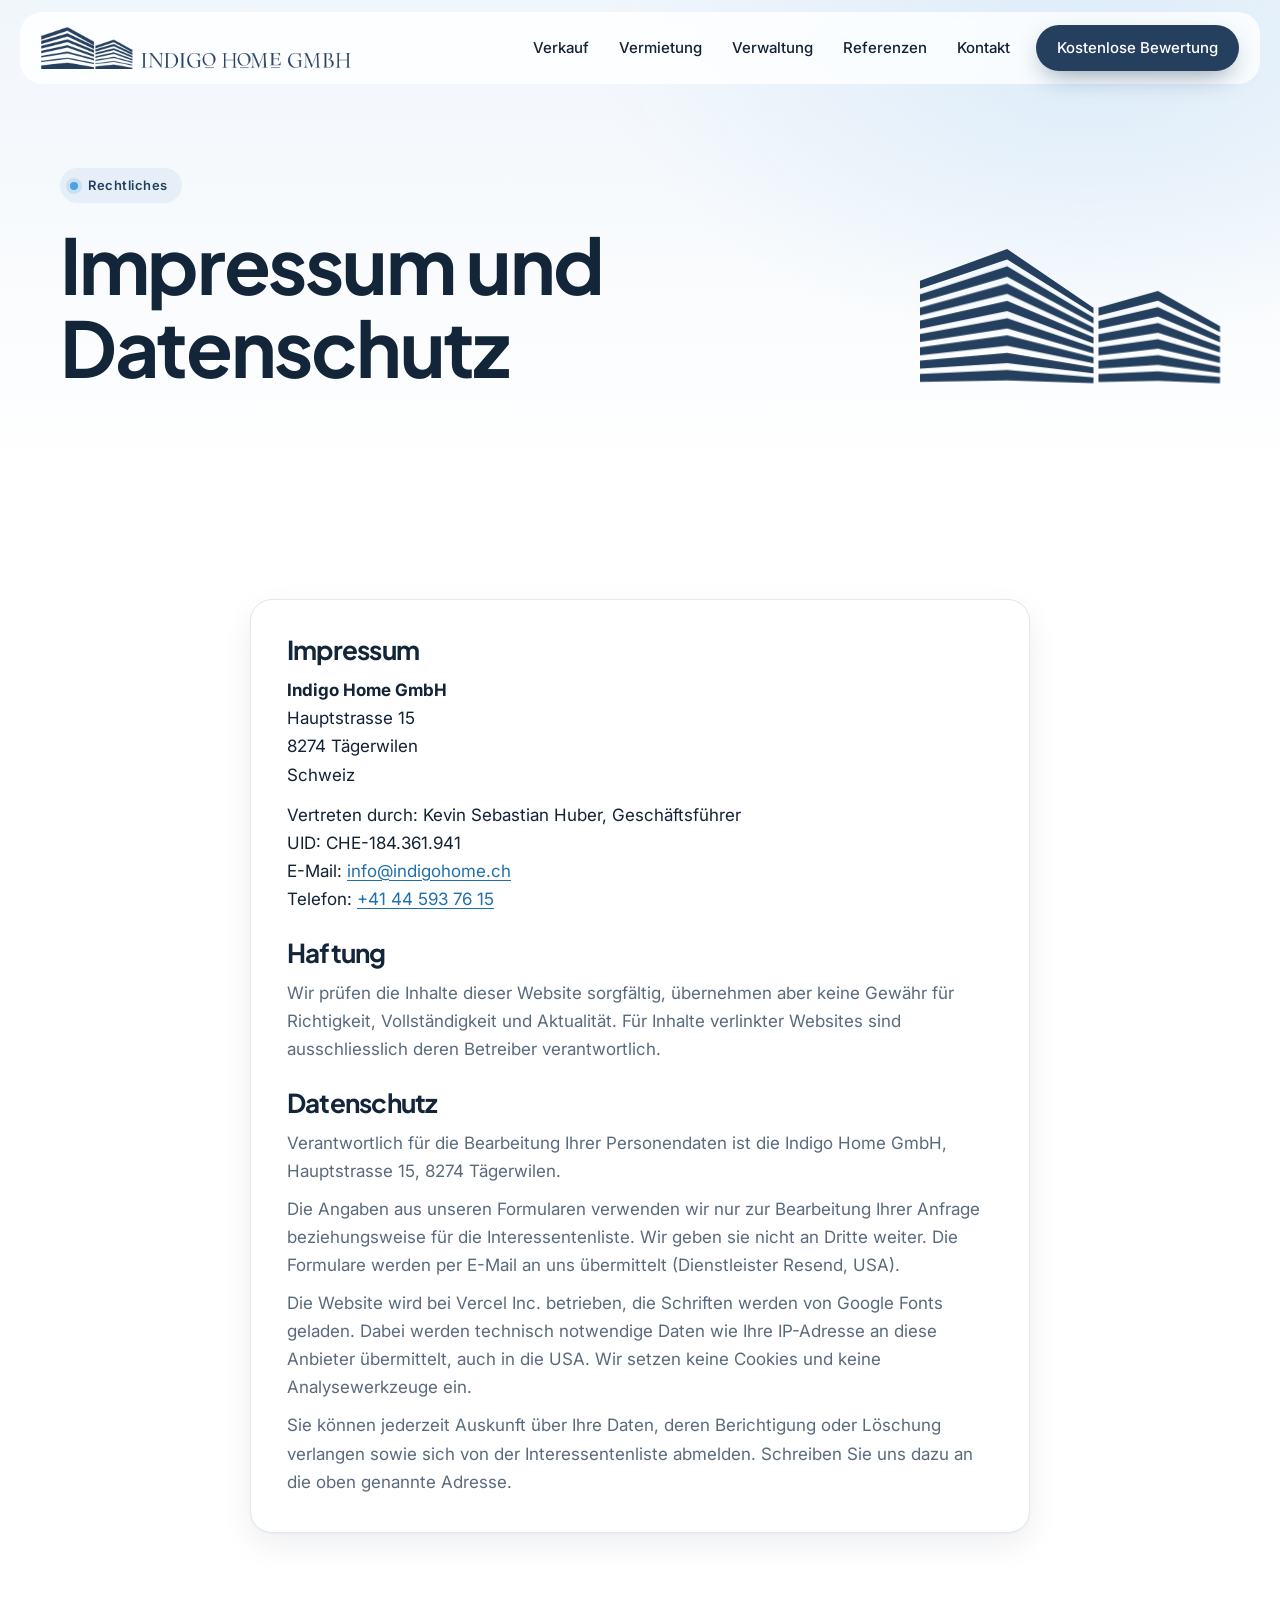
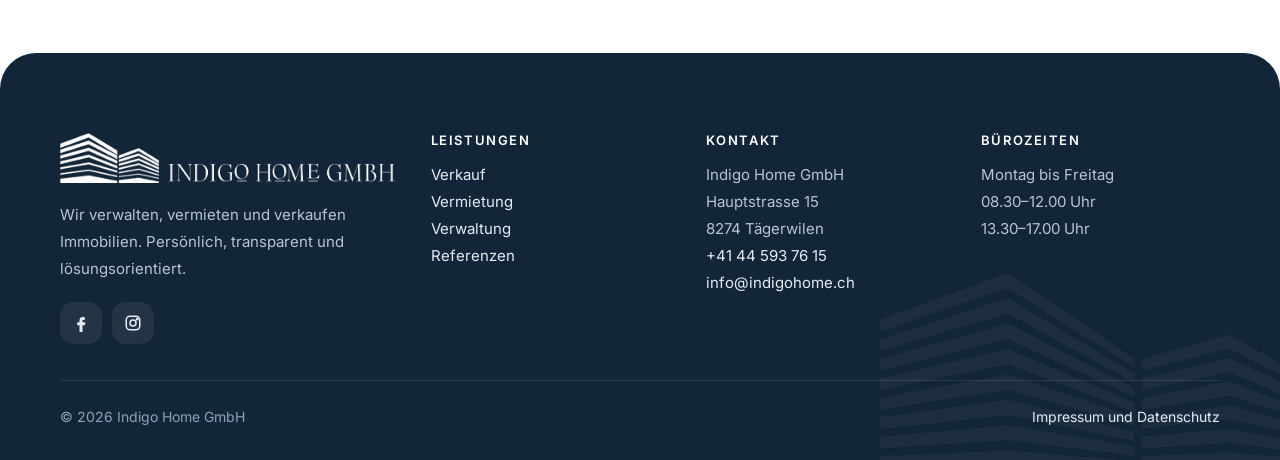
==== commit 704dacc4: "Neues Design: hell und frisch, Navy aus dem Logo, Himmelblau und Sonnengelb als Akzente, neue Animat" ====
--- a/impressum.html
+++ b/impressum.html
@@ -5,76 +5,98 @@
 <meta name="viewport" content="width=device-width,initial-scale=1,viewport-fit=cover">
 <title>Impressum und Datenschutz · Indigo Home GmbH</title>
 <meta name="description" content="Impressum und Datenschutz der Indigo Home GmbH.">
-<meta name="theme-color" content="#25405f">
+<meta name="theme-color" content="#ffffff">
 <link rel="icon" href="img/favicon.png" type="image/png">
 <link rel="apple-touch-icon" href="img/apple-touch-icon.png">
 <link rel="preconnect" href="https://fonts.googleapis.com">
 <link rel="preconnect" href="https://fonts.gstatic.com" crossorigin>
-<link rel="stylesheet" href="https://fonts.googleapis.com/css2?family=Fraunces:opsz,wght@9..144,400;9..144,500;9..144,600&family=Inter:wght@400;500;600;700&display=swap">
+<link rel="stylesheet" href="https://fonts.googleapis.com/css2?family=Plus+Jakarta+Sans:wght@500;600;700;800&family=Instrument+Serif:ital@1&family=Inter:wght@400;500;600;700&display=swap">
 <link rel="stylesheet" href="styles.css"><style>
-.process{list-style:none;margin:0;padding:0;display:grid;grid-template-columns:repeat(3,minmax(0,1fr));gap:18px;counter-reset:p}
-.process li{display:flex;gap:18px;padding:28px;background:var(--white);border:1px solid var(--line);border-radius:var(--r);box-shadow:var(--shadow);transition:transform .25s,border-color .25s}
-.process li:hover{transform:translateY(-4px);border-color:#bcd3ea}
-.process .pn{flex:none;font-family:var(--f-head);font-size:34px;line-height:1;color:var(--brass)}
-.process h3{font-size:22px;margin-bottom:8px}
+.ptrack{display:none}
+.process{list-style:none;margin:0;padding:0;display:grid;grid-template-columns:repeat(3,minmax(0,1fr));gap:18px}
+.process li{position:relative;display:flex;flex-direction:column;gap:10px;padding:30px;background:#fff;border:1px solid var(--line);border-radius:var(--r);box-shadow:var(--shadow);overflow:hidden;transition:transform .45s var(--spring),box-shadow .3s,border-color .3s}
+.process li::after{content:"";position:absolute;left:0;top:0;height:4px;width:100%;background:linear-gradient(90deg,var(--sky),var(--navy));transform:scaleX(0);transform-origin:0;transition:transform .6s var(--ease)}
+.process li:hover{transform:translateY(-6px) rotate(-.6deg);box-shadow:0 24px 48px -18px rgba(19,34,53,.25)}
+.process li:hover::after{transform:scaleX(1)}
+.process .pn{font-family:var(--f-head);font-weight:800;font-size:46px;line-height:1;letter-spacing:-.04em;color:transparent;-webkit-text-stroke:1.5px var(--sky);transition:color .35s}
+.process li:hover .pn{color:var(--sky)}
+.process h3{font-size:21px;letter-spacing:-.02em}
 .process p{color:var(--muted);font-size:16px}
-.process li.reveal:nth-child(3n+2){transition-delay:.08s}.process li.reveal:nth-child(3n){transition-delay:.16s}
 @media (max-width:980px){.process{grid-template-columns:repeat(2,minmax(0,1fr))}}
 @media (max-width:620px){.process{grid-template-columns:minmax(0,1fr)}}
-.svcs{display:grid;grid-template-columns:1.25fr 1fr 1fr;gap:18px}
-.svc{display:flex;flex-direction:column;gap:14px;padding:34px;border-radius:20px;background:var(--white);border:1px solid var(--line);box-shadow:var(--shadow);text-decoration:none;color:inherit;transition:transform .25s,box-shadow .25s}
-.svc:hover{transform:translateY(-4px);box-shadow:0 2px 4px rgba(22,34,49,.05),0 24px 50px rgba(22,34,49,.12);color:inherit}
-.svc h3{font-size:30px}
-.svc p{color:var(--muted)}
-.svc .more{margin-top:auto;display:inline-flex;align-items:center;gap:8px;font-weight:600;color:var(--brass-2)}
-.svc.feat{background:var(--indigo);border-color:var(--indigo);color:#fff;background-image:radial-gradient(500px 300px at 100% 0%,rgba(79,124,171,.35),transparent 60%)}
-.svc.feat h3{color:#fff}.svc.feat p{color:#c9d5e3}.svc.feat .more{color:#a9c6e4}
-.svc.feat .checks li::before{background-color:rgba(255,255,255,.12)}
-.svc .tag{align-self:flex-start;font-size:12px;font-weight:700;letter-spacing:.12em;text-transform:uppercase;padding:5px 12px;border-radius:999px;background:var(--brass);color:#fff}
-@media (max-width:980px){.svcs{grid-template-columns:minmax(0,1fr)}}
+.svcs{display:grid;grid-template-columns:1.3fr 1fr;grid-template-rows:auto auto;gap:18px}
+.svc{position:relative;overflow:hidden;display:flex;flex-direction:column;gap:14px;padding:36px;border-radius:28px;background:#fff;border:1px solid var(--line);text-decoration:none;color:inherit;transition:transform .45s var(--spring),box-shadow .3s}
+.svc:hover{transform:translateY(-6px);box-shadow:0 28px 56px -22px rgba(19,34,53,.3);color:inherit}
+.svc h3{font-size:32px}
+.svc p{color:var(--muted);max-width:30em}
+.svc .sic{width:58px;height:58px;border-radius:18px;background:var(--ice-2);color:var(--navy);display:grid;place-items:center;transition:transform .5s var(--spring),background .3s}
+.svc:hover .sic{transform:rotate(-10deg) scale(1.08);background:var(--sun)}
+.svc .more{margin-top:auto;display:inline-flex;align-items:center;gap:8px;font-weight:600;color:var(--navy)}
+.svc .more svg{transition:transform .35s var(--spring)}
+.svc:hover .more svg{transform:translateX(5px)}
+.svc.feat{grid-row:span 2;background:var(--navy);border-color:var(--navy);color:#fff;padding-bottom:200px}
+.svc.feat h3{color:#fff;font-size:44px}.svc.feat p{color:#c9d5e3}.svc.feat .more{color:#fff}
+.svc.feat .checks{color:#e5ecf4}
+.svc.feat .checks li::before{background-color:rgba(255,255,255,.12);background-image:url("data:image/svg+xml,%3Csvg xmlns='http://www.w3.org/2000/svg' viewBox='0 0 24 24' fill='none' stroke='%234aa3e0' stroke-width='3' stroke-linecap='round' stroke-linejoin='round'%3E%3Cpath d='M6 12.5l4 4 8-9'/%3E%3C/svg%3E")}
+.svc.feat .bld{position:absolute;right:-30px;bottom:-14px;width:min(78%,360px);color:rgba(255,255,255,.1);transition:transform .8s var(--ease),color .5s}
+.svc.feat:hover .bld{transform:translate(-14px,-6px);color:rgba(74,163,224,.28)}
+.svc .tag{align-self:flex-start;font-size:12.5px;font-weight:700;padding:6px 12px;border-radius:999px;background:var(--sun);color:var(--navy-3);transform:rotate(-2deg)}
+@media (max-width:900px){.svcs{grid-template-columns:minmax(0,1fr)}.svc.feat{grid-row:auto;padding-bottom:170px}}
 .refs{display:grid;grid-template-columns:repeat(3,minmax(0,1fr));gap:16px}
-.ref{display:grid;grid-template-columns:auto minmax(0,1fr);gap:6px 16px;align-items:start;padding:24px;background:var(--white);border:1px solid var(--line);border-radius:var(--r);box-shadow:var(--shadow)}
-.ref .ric{grid-row:span 2;width:52px;height:52px;border-radius:14px;background:var(--indigo-soft);color:var(--indigo);display:grid;place-items:center}
-.ref h3{font-size:21px}
-.ref p{color:var(--muted);font-size:15px}
-.ref .kt{grid-column:2;font-size:12.5px;font-weight:600;letter-spacing:.06em;text-transform:uppercase;color:var(--brass-2)}
+.ref{display:flex;flex-direction:column;gap:6px;padding:26px;background:#fff;border:1px solid var(--line);border-radius:var(--r);transition:box-shadow .3s,border-color .3s;transform-style:preserve-3d}
+.ref:hover{box-shadow:0 24px 48px -20px rgba(19,34,53,.28);border-color:#cfdeec}
+.ref .rtop{display:flex;justify-content:space-between;align-items:center;margin-bottom:16px}
+.ref .ric{width:54px;height:54px;border-radius:16px;background:var(--ice-2);color:var(--navy);display:grid;place-items:center;transition:transform .5s var(--spring)}
+.ref:hover .ric{transform:translateY(-4px) rotate(-8deg)}
+.ref .kt{font-family:var(--f-head);font-weight:800;font-size:13px;letter-spacing:.06em;padding:6px 10px;border-radius:10px;border:1.5px solid var(--line);color:var(--navy)}
+.ref h3{font-size:24px;letter-spacing:-.025em}
+.ref p{color:var(--muted);font-size:15.5px}
+.ref .kn{margin-top:8px;font-size:13px;font-weight:600;color:var(--sky-d)}
 @media (max-width:980px){.refs{grid-template-columns:repeat(2,minmax(0,1fr))}}
 @media (max-width:620px){.refs{grid-template-columns:minmax(0,1fr)}}
-.valband{background:var(--indigo-3);color:#fff;border-radius:28px;padding:64px;display:grid;grid-template-columns:minmax(0,1fr) minmax(0,1.1fr);gap:48px;align-items:start;position:relative;overflow:hidden}
-.valband::before{content:"";position:absolute;left:-160px;bottom:-160px;width:480px;height:480px;border-radius:50%;background:radial-gradient(circle,rgba(79,124,171,.25),transparent 65%)}
+.valband{background:var(--navy);color:#fff;border-radius:36px;padding:64px;display:grid;grid-template-columns:minmax(0,1fr) minmax(0,1.15fr);gap:48px;align-items:start;position:relative;overflow:hidden}
+.valband>.bld{position:absolute;left:-30px;bottom:-12px;width:min(46%,440px);color:rgba(255,255,255,.07)}
 .valband>*{position:relative}
-.valband h2{color:#fff;font-size:clamp(34px,4vw,52px)}
-.valband .eyebrow{color:#a9c6e4}
+.valband>.bld{position:absolute}
+.valband h2{color:#fff;font-size:clamp(34px,4.2vw,56px)}
+.valband h2 em{color:var(--sky)}
+.valband .eyebrow{background:rgba(255,255,255,.1);color:#fff}
 .valband p.l{color:#c9d5e3;font-size:18px;margin-top:18px}
 .valband .checks{margin-top:26px;color:#e5ecf4}
-.valband .checks li::before{background-color:rgba(255,255,255,.12)}
-.fcard{padding:34px;color:var(--ink)}
-.ftitle{font-size:28px}
-@media (max-width:960px){.valband{grid-template-columns:minmax(0,1fr);padding:40px 26px}}
-@media (max-width:520px){.fcard{padding:24px}}
+.valband .checks li::before{background-color:rgba(255,255,255,.12);background-image:url("data:image/svg+xml,%3Csvg xmlns='http://www.w3.org/2000/svg' viewBox='0 0 24 24' fill='none' stroke='%234aa3e0' stroke-width='3' stroke-linecap='round' stroke-linejoin='round'%3E%3Cpath d='M6 12.5l4 4 8-9'/%3E%3C/svg%3E")}
+.fcard{padding:34px;color:var(--ink);border-radius:26px}
+.ftitle{font-size:26px;letter-spacing:-.025em}
+@media (max-width:960px){.valband{grid-template-columns:minmax(0,1fr);padding:40px 22px;border-radius:28px}}
+@media (max-width:520px){.fcard{padding:22px}}
 .split{display:grid;grid-template-columns:minmax(0,1fr) minmax(0,1fr);gap:56px;align-items:start}
+.split h2{font-size:clamp(32px,4vw,50px)!important}
 @media (max-width:900px){.split{grid-template-columns:minmax(0,1fr);gap:32px}}
 .cols3{display:grid;grid-template-columns:repeat(3,minmax(0,1fr));gap:18px}
-.cols3 .card{padding:32px}
+.cols3 .card{padding:32px;transition:transform .45s var(--spring),box-shadow .3s}
+.cols3 .card:hover{transform:translateY(-6px);box-shadow:0 24px 48px -20px rgba(19,34,53,.25)}
 .cols3 h3{font-size:24px;margin-bottom:18px}
 @media (max-width:900px){.cols3{grid-template-columns:minmax(0,1fr)}}
-.cta{background:var(--brass-soft);border-radius:28px;padding:56px;display:flex;flex-wrap:wrap;align-items:center;justify-content:space-between;gap:24px}
+.cta{position:relative;overflow:hidden;background:var(--ice-2);border-radius:32px;padding:56px;display:flex;flex-wrap:wrap;align-items:center;justify-content:space-between;gap:24px}
+.cta::before{content:"";position:absolute;right:-60px;top:-60px;width:220px;height:220px;border-radius:50%;background:var(--sun);opacity:.35}
+.cta>*{position:relative}
 .cta h2{font-size:clamp(30px,3.4vw,44px);max-width:16em}
 .cta p{color:var(--muted);margin-top:10px;max-width:36em}
 @media (max-width:520px){.cta{padding:32px 24px}}
 .info{display:flex;flex-direction:column;gap:22px}
 .info .it{display:flex;gap:16px;align-items:flex-start}
-.info .ic{flex:none;width:48px;height:48px;border-radius:14px;background:var(--indigo-soft);color:var(--indigo);display:grid;place-items:center}
+.info .ic{flex:none;width:50px;height:50px;border-radius:16px;background:var(--ice-2);color:var(--navy);display:grid;place-items:center;transition:transform .5s var(--spring)}
+.info .it:hover .ic{transform:rotate(-8deg) scale(1.06)}
 .info small{display:block;font-size:12.5px;font-weight:600;letter-spacing:.1em;text-transform:uppercase;color:var(--muted)}
 .info a,.info address,.info span.v{font-style:normal;font-size:18px;color:var(--ink);text-decoration:none;font-weight:500}
-.info a:hover{color:var(--brass-2)}
+.info a:hover{color:var(--sky-d)}
 </style>
 </head>
 <body>
+<div class="progress" aria-hidden="true"></div>
 <header class="top">
   <div class="wrap">
-    <a class="brand" href="index.html" aria-label="Indigo Home GmbH, zur Startseite"><img src="img/logo.png" alt="Indigo Home GmbH" width="340" height="46"></a>
-    <button class="menu" id="menuBtn" type="button" aria-label="Menü öffnen" aria-expanded="false" aria-controls="nav"><svg width="24" height="24" viewBox="0 0 24 24" fill="none" stroke="currentColor" stroke-width="2" stroke-linecap="round" aria-hidden="true"><path d="M4 7h16M4 12h16M4 17h16"/></svg></button>
+    <a class="brand" href="index.html" aria-label="Indigo Home GmbH, zur Startseite"><img src="img/logo.png" alt="Indigo Home GmbH" width="311" height="42"></a>
+    <button class="menu" id="menuBtn" type="button" aria-label="Menü öffnen" aria-expanded="false" aria-controls="nav"><svg width="22" height="22" viewBox="0 0 24 24" fill="none" stroke="currentColor" stroke-width="2" stroke-linecap="round" aria-hidden="true"><path d="M4 8h16M4 16h10"/></svg></button>
     <nav class="nav" id="nav" aria-label="Hauptnavigation">
       <a href="verkauf.html">Verkauf</a>
       <a href="vermietung.html">Vermietung</a>
@@ -86,7 +108,7 @@
   </div>
 </header>
 <main>
-  <section class="subhero"><div class="wrap"><span class="eyebrow">Rechtliches</span><h1>Impressum und Datenschutz</h1><p class="lead"></p></div></section>
+  <section class="subhero"><div class="wrap"><div class="txt hin"><span class="eyebrow">Rechtliches</span><h1>Impressum und Datenschutz</h1></div><svg class="bld anim" viewBox="0 0 358 168" aria-hidden="true" style="--d:200ms"><polygon style="--i:7" points="0.0,38.0 104.0,0.0 207.0,70.0 207.0,77.1 104.0,12.4 0.0,47.5"/><polygon style="--i:6" points="0.0,53.9 104.0,20.6 207.0,81.9 207.0,89.0 104.0,33.0 0.0,63.4"/><polygon style="--i:5" points="0.0,69.8 104.0,41.2 207.0,93.8 207.0,100.9 104.0,53.6 0.0,79.3"/><polygon style="--i:4" points="0.0,85.6 104.0,61.9 207.0,105.6 207.0,112.8 104.0,74.2 0.0,95.2"/><polygon style="--i:3" points="0.0,101.5 104.0,82.5 207.0,117.5 207.0,124.6 104.0,94.9 0.0,111.0"/><polygon style="--i:2" points="0.0,117.4 104.0,103.1 207.0,129.4 207.0,136.5 104.0,115.5 0.0,126.9"/><polygon style="--i:1" points="0.0,133.2 104.0,123.8 207.0,141.2 207.0,148.4 104.0,136.1 0.0,142.8"/><polygon style="--i:0" points="0.0,149.1 104.0,144.4 207.0,153.1 207.0,160.2 104.0,156.8 0.0,158.6"/><polygon style="--i:9" points="213.0,70.0 284.0,50.0 358.0,92.0 358.0,99.3 284.0,61.5 213.0,79.5"/><polygon style="--i:8" points="213.0,85.8 284.0,69.2 358.0,104.2 358.0,111.5 284.0,80.7 213.0,95.3"/><polygon style="--i:7" points="213.0,101.7 284.0,88.3 358.0,116.3 358.0,123.6 284.0,99.8 213.0,111.2"/><polygon style="--i:6" points="213.0,117.5 284.0,107.5 358.0,128.5 358.0,135.8 284.0,119.0 213.0,127.0"/><polygon style="--i:5" points="213.0,133.3 284.0,126.7 358.0,140.7 358.0,148.0 284.0,138.2 213.0,142.8"/><polygon style="--i:4" points="213.0,149.2 284.0,145.8 358.0,152.8 358.0,160.1 284.0,157.3 213.0,158.7"/></svg></div></section>
 
   <section class="block"><div class="wrap" style="max-width:820px">
     <div class="card" style="padding:36px;display:flex;flex-direction:column;gap:26px">
@@ -104,9 +126,10 @@
 
 </main>
 <footer>
+  <svg class="bld deco" viewBox="0 0 358 168" aria-hidden="true" style="--d:0ms"><polygon style="--i:7" points="0.0,38.0 104.0,0.0 207.0,70.0 207.0,77.1 104.0,12.4 0.0,47.5"/><polygon style="--i:6" points="0.0,53.9 104.0,20.6 207.0,81.9 207.0,89.0 104.0,33.0 0.0,63.4"/><polygon style="--i:5" points="0.0,69.8 104.0,41.2 207.0,93.8 207.0,100.9 104.0,53.6 0.0,79.3"/><polygon style="--i:4" points="0.0,85.6 104.0,61.9 207.0,105.6 207.0,112.8 104.0,74.2 0.0,95.2"/><polygon style="--i:3" points="0.0,101.5 104.0,82.5 207.0,117.5 207.0,124.6 104.0,94.9 0.0,111.0"/><polygon style="--i:2" points="0.0,117.4 104.0,103.1 207.0,129.4 207.0,136.5 104.0,115.5 0.0,126.9"/><polygon style="--i:1" points="0.0,133.2 104.0,123.8 207.0,141.2 207.0,148.4 104.0,136.1 0.0,142.8"/><polygon style="--i:0" points="0.0,149.1 104.0,144.4 207.0,153.1 207.0,160.2 104.0,156.8 0.0,158.6"/><polygon style="--i:9" points="213.0,70.0 284.0,50.0 358.0,92.0 358.0,99.3 284.0,61.5 213.0,79.5"/><polygon style="--i:8" points="213.0,85.8 284.0,69.2 358.0,104.2 358.0,111.5 284.0,80.7 213.0,95.3"/><polygon style="--i:7" points="213.0,101.7 284.0,88.3 358.0,116.3 358.0,123.6 284.0,99.8 213.0,111.2"/><polygon style="--i:6" points="213.0,117.5 284.0,107.5 358.0,128.5 358.0,135.8 284.0,119.0 213.0,127.0"/><polygon style="--i:5" points="213.0,133.3 284.0,126.7 358.0,140.7 358.0,148.0 284.0,138.2 213.0,142.8"/><polygon style="--i:4" points="213.0,149.2 284.0,145.8 358.0,152.8 358.0,160.1 284.0,157.3 213.0,158.7"/></svg>
   <div class="wrap">
     <div>
-      <a class="brand" href="index.html" aria-label="Indigo Home GmbH"><img src="img/logo-weiss.png" alt="Indigo Home GmbH" width="384" height="52" loading="lazy"></a>
+      <a class="brand" href="index.html" aria-label="Indigo Home GmbH"><img src="img/logo-weiss.png" alt="Indigo Home GmbH" width="370" height="50" loading="lazy"></a>
       <p style="margin-top:18px;max-width:28em">Wir verwalten, vermieten und verkaufen Immobilien. Persönlich, transparent und lösungsorientiert.</p>
       <div class="social"><a href="https://www.facebook.com/Indigo-Home-GmbH-Immobilien-112406141284418/" target="_blank" rel="noopener" aria-label="Facebook"><svg width="18" height="18" viewBox="0 0 24 24" fill="currentColor" aria-hidden="true"><path d="M14 8h3V4h-3c-2.8 0-4 1.7-4 4.3V11H7v4h3v9h4v-9h3l1-4h-4V8.6c0-.4.3-.6.6-.6z"/></svg></a><a href="https://www.instagram.com/indigohomegmbh/" target="_blank" rel="noopener" aria-label="Instagram"><svg width="18" height="18" viewBox="0 0 24 24" fill="none" stroke="currentColor" stroke-width="2" aria-hidden="true"><rect x="3" y="3" width="18" height="18" rx="5"/><circle cx="12" cy="12" r="4"/><circle cx="17.5" cy="6.5" r="1" fill="currentColor"/></svg></a></div>
     </div>
--- a/styles.css
+++ b/styles.css
@@ -1,86 +1,114 @@
-/* Indigo Home GmbH · Gestaltung: Farben aus dem Logo (Navy #25405f) mit hellerem Stahlblau als Akzent. Serifen-Titel für Wertigkeit. */
+/* Indigo Home GmbH · Design 2: hell und frisch. Navy aus dem Logo, Himmelblau als Akzent, ein Hauch Sonnengelb für verspielte Details. */
 :root{
-  --indigo:#25405f; --indigo-2:#2f5682; --indigo-3:#172a40; --indigo-soft:#e8eef5;
-  --brass:#4f7cab; --brass-2:#3a6591; --brass-soft:#e6eef7;
-  --ink:#162231; --muted:#5f6b7a; --line:#dfe5ec; --paper:#f7f9fb; --white:#fff;
-  --r:16px;
-  --f-head:"Fraunces",Georgia,"Times New Roman",serif;
+  --navy:#25405f; --navy-2:#2f5682; --navy-3:#132538;
+  --sky:#4aa3e0; --sky-d:#1f6fae; --sky-soft:#dcecf9;
+  --ice:#f1f6fb; --ice-2:#e6eff8;
+  --sun:#ffc94d;
+  --ink:#132235; --muted:#5a6a7d; --line:#e1e8f0; --white:#fff;
+  /* Namen aus der ersten Version, damit alte Verweise weiter passen */
+  --indigo:var(--navy); --indigo-2:var(--navy-2); --indigo-3:var(--navy-3); --indigo-soft:var(--ice-2);
+  --brass:var(--sky); --brass-2:var(--sky-d); --brass-soft:var(--ice-2); --paper:#fff;
+  --r:22px;
+  --f-head:"Plus Jakarta Sans","Inter","Helvetica Neue",Arial,sans-serif;
+  --f-acc:"Instrument Serif",Georgia,serif;
   --f:"Inter","Helvetica Neue",Arial,sans-serif;
-  --shadow:0 1px 2px rgba(22,34,49,.05),0 14px 40px rgba(22,34,49,.08);
+  --shadow:0 1px 2px rgba(19,34,53,.04),0 12px 32px rgba(19,34,53,.07);
+  --ease:cubic-bezier(.22,1,.36,1);
+  --spring:cubic-bezier(.34,1.56,.64,1);
 }
 *{box-sizing:border-box}
-html{-webkit-text-size-adjust:100%;scroll-padding-top:90px}
+html{-webkit-text-size-adjust:100%;scroll-padding-top:96px}
 @media (prefers-reduced-motion:no-preference){html{scroll-behavior:smooth}}
-body{margin:0;background:var(--paper);color:var(--ink);font-family:var(--f);font-size:17px;line-height:1.65}
+body{margin:0;background:#fff;color:var(--ink);font-family:var(--f);font-size:17px;line-height:1.65;overflow-x:clip}
 img{max-width:100%;display:block}
-a{color:var(--indigo-2);text-underline-offset:3px}
-a:hover{color:var(--brass-2)}
-:focus-visible{outline:3px solid var(--brass);outline-offset:3px;border-radius:6px}
-h1,h2,h3{margin:0;font-family:var(--f-head);font-weight:500;line-height:1.08;letter-spacing:-.02em;text-wrap:balance;color:var(--indigo-3)}
+a{color:var(--sky-d);text-underline-offset:3px}
+a:hover{color:var(--navy)}
+:focus-visible{outline:3px solid var(--sky);outline-offset:3px;border-radius:8px}
+h1,h2,h3{margin:0;font-family:var(--f-head);font-weight:700;line-height:1.08;letter-spacing:-.03em;text-wrap:balance;color:var(--navy-3)}
+h1 em,h2 em{font-family:var(--f-acc);font-style:italic;font-weight:400;letter-spacing:-.01em;color:var(--sky-d)}
 p{margin:0}
 [hidden]{display:none!important}
+::selection{background:var(--sky-soft);color:var(--navy-3)}
 .wrap{max-width:1200px;margin:0 auto;padding-left:max(20px,env(safe-area-inset-left,0px));padding-right:max(20px,env(safe-area-inset-right,0px))}
-.eyebrow{display:inline-flex;align-items:center;gap:10px;font-size:12.5px;font-weight:600;letter-spacing:.16em;text-transform:uppercase;color:var(--brass-2)}
-.eyebrow::before{content:"";width:28px;height:1px;background:currentColor}
-.btn{display:inline-flex;align-items:center;justify-content:center;gap:10px;min-height:52px;padding:0 26px;border-radius:999px;font:inherit;font-weight:600;font-size:16px;text-decoration:none;border:1.5px solid transparent;cursor:pointer;transition:background .2s,border-color .2s,color .2s,transform .2s,box-shadow .2s}
-.btn:active{transform:translateY(1px)}
-.btn.brass{background:var(--brass);color:#fff;box-shadow:0 10px 24px rgba(79,124,171,.3)}
-.btn.brass:hover{background:var(--brass-2);color:#fff}
-.btn.indigo{background:var(--indigo);color:#fff}
-.btn.indigo:hover{background:var(--indigo-2);color:#fff}
-.btn.ghost{border-color:rgba(255,255,255,.35);color:#fff}
-.btn.ghost:hover{border-color:#fff;color:#fff;background:rgba(255,255,255,.08)}
-.btn.line{border-color:var(--indigo);color:var(--indigo)}
-.btn.line:hover{background:var(--indigo);color:#fff}
-.btn svg{transition:transform .2s}
-.btn:hover svg{transform:translateX(3px)}
+.eyebrow{display:inline-flex;align-items:center;gap:10px;align-self:flex-start;font-size:13px;font-weight:600;letter-spacing:.04em;color:var(--navy);background:var(--ice-2);padding:7px 14px 7px 10px;border-radius:999px}
+.eyebrow::before{content:"";width:8px;height:8px;border-radius:50%;background:var(--sky);box-shadow:0 0 0 4px rgba(74,163,224,.2)}
+.head.center .eyebrow{align-self:center}
+
+/* Knöpfe */
+.btn{position:relative;overflow:hidden;isolation:isolate;display:inline-flex;align-items:center;justify-content:center;gap:10px;min-height:54px;padding:0 26px;border-radius:999px;font:inherit;font-weight:600;font-size:16px;text-decoration:none;border:1.5px solid transparent;cursor:pointer;transition:background .25s,border-color .25s,color .25s,box-shadow .25s,transform .35s var(--spring)}
+.btn:active{transform:scale(.97)}
+.btn.brass,.btn.indigo{background:var(--navy);color:#fff;box-shadow:0 10px 26px -8px rgba(37,64,95,.55)}
+.btn.brass::after,.btn.indigo::after{content:"";position:absolute;inset:0;z-index:-1;background:linear-gradient(110deg,transparent 30%,rgba(255,255,255,.22) 50%,transparent 70%);transform:translateX(-120%);transition:transform .7s var(--ease)}
+.btn.brass:hover,.btn.indigo:hover{background:var(--navy-2);color:#fff;box-shadow:0 16px 32px -10px rgba(37,64,95,.6)}
+.btn.brass:hover::after,.btn.indigo:hover::after{transform:translateX(120%)}
+.btn.ghost,.btn.line{border-color:#c9d6e4;color:var(--navy);background:#fff}
+.btn.ghost:hover,.btn.line:hover{border-color:var(--navy);color:var(--navy);background:var(--ice)}
+.btn svg{transition:transform .35s var(--spring)}
+.btn:hover svg{transform:translateX(4px)}
+
+/* Lesefortschritt */
+.progress{position:fixed;top:0;left:0;right:0;height:3px;z-index:40;background:linear-gradient(90deg,var(--sky),var(--navy));transform-origin:0 50%;transform:scaleX(var(--p,0));pointer-events:none}
 
 /* Kopf */
-.top{position:sticky;top:0;z-index:30;background:rgba(247,249,251,.9);backdrop-filter:saturate(1.4) blur(14px);border-bottom:1px solid transparent;transition:border-color .3s,box-shadow .3s}
-.top.scrolled{border-bottom-color:var(--line);box-shadow:0 6px 24px rgba(22,34,49,.06)}
-.top .wrap{display:flex;align-items:center;justify-content:space-between;gap:20px;min-height:80px}
-.brand{display:flex;align-items:center;gap:12px;text-decoration:none;color:var(--indigo-3)}
-.brand img{display:block;height:46px;width:auto}
-footer .brand img{height:52px}
-@media (max-width:420px){.brand img{height:38px}}
-.brand span{display:flex;flex-direction:column;line-height:1}
-.brand b{font-family:var(--f-head);font-weight:500;font-size:24px;letter-spacing:-.01em}
-.brand small{font-size:10.5px;letter-spacing:.2em;text-transform:uppercase;color:var(--muted);margin-top:5px}
-.nav{display:flex;align-items:center;gap:4px}
-.nav a{color:var(--ink);text-decoration:none;font-weight:500;font-size:15px;padding:10px 14px;border-radius:999px}
-.nav a:hover,.nav a[aria-current="page"]{color:var(--brass-2)}
+.top{position:sticky;top:0;z-index:30;padding-top:12px}
+.top .wrap{display:flex;align-items:center;justify-content:space-between;gap:20px;min-height:72px;background:rgba(255,255,255,.82);backdrop-filter:saturate(1.6) blur(16px);-webkit-backdrop-filter:saturate(1.6) blur(16px);border:1px solid transparent;border-radius:22px;transition:border-color .3s,box-shadow .3s}
+.top.scrolled .wrap{border-color:var(--line);box-shadow:0 10px 30px -12px rgba(19,34,53,.18)}
+@media (min-width:1260px){.top .wrap{max-width:1240px;padding-inline:20px}}
+.brand{display:flex;align-items:center;text-decoration:none}
+.brand img{display:block;height:42px;width:auto}
+footer .brand img{height:50px}
+@media (max-width:420px){.brand img{height:34px}}
+.nav{display:flex;align-items:center;gap:2px}
+.nav a{position:relative;color:var(--ink);text-decoration:none;font-weight:500;font-size:15px;padding:10px 14px;border-radius:999px;transition:color .2s,background .2s}
+.nav a:not(.btn):hover{background:var(--ice);color:var(--navy)}
+.nav a[aria-current="page"]{color:var(--navy);font-weight:600}
+.nav a[aria-current="page"]::after{content:"";position:absolute;left:50%;bottom:3px;width:5px;height:5px;margin-left:-2.5px;border-radius:50%;background:var(--sky)}
 .nav .btn{min-height:46px;padding:0 20px;margin-left:10px;font-size:15px}
-.nav .btn:hover{color:#fff}
-.menu{display:none;background:none;border:0;color:var(--indigo-3);width:46px;height:46px;border-radius:10px;cursor:pointer}
+.menu{display:none;background:var(--ice);border:0;color:var(--navy);width:46px;height:46px;border-radius:14px;cursor:pointer}
 @media (max-width:960px){
+  .top{padding-top:8px}
+  .top .wrap{margin-inline:10px;padding-inline:14px;position:relative}
   .menu{display:grid;place-items:center}
-  .nav{position:absolute;left:0;right:0;top:100%;flex-direction:column;align-items:stretch;gap:0;padding:8px 20px 22px;background:var(--paper);border-bottom:1px solid var(--line);display:none;box-shadow:0 20px 40px rgba(22,34,49,.1)}
-  .nav.open{display:flex}
-  .nav a{padding:14px 4px;border-bottom:1px solid var(--line);border-radius:0}
+  .nav{position:absolute;left:0;right:0;top:calc(100% + 8px);flex-direction:column;align-items:stretch;gap:0;padding:10px 16px 18px;background:#fff;border:1px solid var(--line);border-radius:22px;display:none;box-shadow:0 24px 50px -16px rgba(19,34,53,.25)}
+  .nav.open{display:flex;animation:drop .35s var(--ease)}
+  @keyframes drop{from{opacity:0;transform:translateY(-8px)}}
+  .nav a{padding:14px 8px;border-bottom:1px solid var(--line);border-radius:0}
+  .nav a:not(.btn):hover{background:none}
+  .nav a[aria-current="page"]::after{display:none}
   .nav .btn{margin:16px 0 0;border-radius:999px;border-bottom:0}
 }
 
 /* Abschnitte */
-section.block{padding-block:110px}
-@media (max-width:760px){section.block{padding-block:72px}}
-.head{display:flex;flex-direction:column;gap:16px;max-width:760px;margin-bottom:56px}
-.head h2{font-size:clamp(34px,4.4vw,56px)}
-.head p{color:var(--muted);font-size:18.5px}
+section.block{padding-block:120px}
+section.block.ice{background:var(--ice)}
+@media (max-width:760px){section.block{padding-block:76px}}
+.head{display:flex;flex-direction:column;gap:18px;max-width:780px;margin-bottom:56px}
+.head h2{font-size:clamp(34px,4.6vw,58px)}
+.head p{color:var(--muted);font-size:18.5px;max-width:40em}
 .head.center{margin-inline:auto;text-align:center;align-items:center}
 
 /* Unterseiten-Titel */
-.subhero{background:var(--indigo-3);color:#fff;position:relative;overflow:hidden}
-.subhero::after{content:"";position:absolute;right:-120px;top:-120px;width:520px;height:520px;border-radius:50%;background:radial-gradient(circle,rgba(79,124,171,.28),transparent 65%)}
-.subhero .wrap{position:relative;z-index:1;padding-block:96px 84px;display:flex;flex-direction:column;gap:18px;max-width:1200px}
-.subhero h1{color:#fff;font-size:clamp(42px,6vw,76px);max-width:14em}
-.subhero .lead{color:#c9d5e3;font-size:clamp(17px,1.5vw,20px);max-width:38em}
-.subhero .eyebrow{color:#a9c6e4}
+.subhero{position:relative;overflow:hidden;margin-top:-84px;padding-top:84px;background:radial-gradient(700px 420px at 85% 10%,var(--sky-soft),transparent 70%),linear-gradient(180deg,var(--ice) 0%,#fff 100%)}
+.subhero .wrap{position:relative;z-index:1;padding-block:84px 90px;display:grid;grid-template-columns:minmax(0,1.4fr) minmax(0,.6fr);gap:40px;align-items:end}
+.subhero .txt{display:flex;flex-direction:column;gap:20px}
+.subhero h1{font-size:clamp(40px,6vw,78px);max-width:13em}
+.subhero .lead{color:var(--muted);font-size:clamp(17px,1.5vw,20px);max-width:38em}
+.subhero .bld{width:100%;max-width:300px;justify-self:end;color:var(--navy)}
+@media (max-width:820px){.subhero .wrap{grid-template-columns:minmax(0,1fr);padding-block:56px 64px}.subhero .bld{max-width:180px;justify-self:start;order:-1}}
+
+/* Streifen-Häuser (aus dem Logo) */
+.bld{display:block;overflow:visible}
+.bld polygon{fill:currentColor}
+@media (prefers-reduced-motion:no-preference){
+  .bld.anim polygon{transform-box:fill-box;transform-origin:0 50%;transform:scaleX(0);animation:floor .8s var(--ease) forwards;animation-delay:calc(var(--i) * 80ms + var(--d,0ms))}
+  @keyframes floor{to{transform:none}}
+}
 
 /* Karten, Listen */
-.card{background:var(--white);border:1px solid var(--line);border-radius:var(--r);box-shadow:var(--shadow)}
+.card{background:#fff;border:1px solid var(--line);border-radius:var(--r);box-shadow:var(--shadow)}
 .checks{list-style:none;margin:0;padding:0;display:flex;flex-direction:column;gap:12px}
 .checks li{display:flex;gap:12px;align-items:flex-start}
-.checks li::before{content:"";flex:none;width:22px;height:22px;margin-top:2px;border-radius:50%;background:var(--brass-soft) url("data:image/svg+xml,%3Csvg xmlns='http://www.w3.org/2000/svg' viewBox='0 0 24 24' fill='none' stroke='%233a6591' stroke-width='3' stroke-linecap='round' stroke-linejoin='round'%3E%3Cpath d='M6 12.5l4 4 8-9'/%3E%3C/svg%3E") center/14px no-repeat}
+.checks li::before{content:"";flex:none;width:24px;height:24px;margin-top:1px;border-radius:8px;background:var(--sky-soft) url("data:image/svg+xml,%3Csvg xmlns='http://www.w3.org/2000/svg' viewBox='0 0 24 24' fill='none' stroke='%231f6fae' stroke-width='3' stroke-linecap='round' stroke-linejoin='round'%3E%3Cpath d='M6 12.5l4 4 8-9'/%3E%3C/svg%3E") center/14px no-repeat}
 
 /* Formulare */
 .form{display:flex;flex-direction:column;gap:16px}
@@ -88,37 +116,46 @@
 @media (max-width:620px){.row2{grid-template-columns:minmax(0,1fr)}}
 .field{display:flex;flex-direction:column;gap:6px;min-width:0}
 .field label,.field .lab{font-size:14px;font-weight:600;color:#34445a}
-.field input,.field select,.field textarea{font:inherit;font-size:16px;color:var(--ink);background:var(--paper);border:1px solid var(--line);border-radius:12px;padding:13px 15px;min-height:52px;width:100%}
+.field input,.field select,.field textarea{font:inherit;font-size:16px;color:var(--ink);background:var(--ice);border:1.5px solid transparent;border-radius:14px;padding:13px 15px;min-height:52px;width:100%;transition:border-color .2s,box-shadow .2s,background .2s}
 .field textarea{min-height:120px;resize:vertical}
-.field input:focus,.field select:focus,.field textarea:focus{outline:none;border-color:var(--indigo-2);box-shadow:0 0 0 4px rgba(47,86,130,.12);background:#fff}
+.field input:hover,.field textarea:hover{background:var(--ice-2)}
+.field input:focus,.field select:focus,.field textarea:focus{outline:none;border-color:var(--sky);box-shadow:0 0 0 5px rgba(74,163,224,.16);background:#fff}
 .seg{display:flex;flex-wrap:wrap;gap:8px}
 .seg label{position:relative;cursor:pointer}
 .seg input{position:absolute;inset:0;opacity:0;margin:0;width:100%;height:100%;pointer-events:none}
-.seg span{display:inline-flex;align-items:center;min-height:44px;padding:0 16px;border-radius:999px;border:1px solid var(--line);background:var(--paper);font-size:15px;font-weight:500}
-.seg input:checked+span{background:var(--indigo);border-color:var(--indigo);color:#fff}
-.seg input:focus-visible+span{outline:3px solid var(--brass);outline-offset:2px}
+.seg span{display:inline-flex;align-items:center;min-height:44px;padding:0 16px;border-radius:999px;border:1.5px solid var(--line);background:#fff;font-size:15px;font-weight:500;transition:background .2s,border-color .2s,color .2s,transform .3s var(--spring)}
+.seg label:hover span{border-color:var(--sky)}
+.seg input:checked+span{background:var(--navy);border-color:var(--navy);color:#fff;transform:scale(1.04)}
+.seg input:focus-visible+span{outline:3px solid var(--sky);outline-offset:2px}
 .form .err{color:#b42318;font-weight:600;font-size:15px}
-.form .ok{background:#eaf6ee;color:#17663d;border-radius:12px;padding:14px 16px;font-weight:600}
+.form .ok{background:#e9f7ef;color:#17663d;border-radius:14px;padding:14px 16px;font-weight:600}
 .form .note{font-size:13.5px;color:var(--muted)}
 
 /* Fuss */
-footer{background:var(--indigo-3);color:#bfccdb;font-size:15px}
-footer .wrap{display:grid;grid-template-columns:1.4fr 1fr 1fr 1fr;gap:36px;padding-block:72px 32px}
-footer .brand{color:#fff}
-footer .brand small{color:#93a6bd}
-footer h3{color:#fff;font-family:var(--f);font-size:13px;letter-spacing:.14em;text-transform:uppercase;font-weight:600;margin-bottom:14px}
+footer{position:relative;overflow:hidden;background:var(--navy-3);color:#b8c6d6;font-size:15px;border-radius:36px 36px 0 0}
+footer .deco{position:absolute;right:-40px;bottom:-20px;width:440px;color:rgba(255,255,255,.045);pointer-events:none}
+footer .wrap{position:relative;display:grid;grid-template-columns:1.4fr 1fr 1fr 1fr;gap:36px;padding-block:80px 32px}
+footer h3{color:#fff;font-family:var(--f);font-size:13px;letter-spacing:.12em;text-transform:uppercase;font-weight:600;margin-bottom:14px}
 footer a{color:#e5ecf4;text-decoration:none}
-footer a:hover{color:#a9c6e4}
+footer a:hover{color:var(--sky)}
 footer address{font-style:normal;line-height:1.8}
 footer p{line-height:1.8}
-footer .legal{grid-column:1/-1;display:flex;flex-wrap:wrap;justify-content:space-between;gap:10px 24px;border-top:1px solid rgba(255,255,255,.12);padding-top:24px;font-size:14px;color:#93a6bd}
-footer .social{display:flex;gap:10px;margin-top:18px}
-footer .social a{width:40px;height:40px;border-radius:50%;border:1px solid rgba(255,255,255,.2);display:grid;place-items:center}
-footer .social a:hover{border-color:#a9c6e4}
+footer .legal{grid-column:1/-1;display:flex;flex-wrap:wrap;justify-content:space-between;gap:10px 24px;border-top:1px solid rgba(255,255,255,.1);padding-top:24px;font-size:14px;color:#8ea2b9}
+footer .social{display:flex;gap:10px;margin-top:20px}
+footer .social a{width:42px;height:42px;border-radius:14px;background:rgba(255,255,255,.07);display:grid;place-items:center;transition:background .2s,transform .35s var(--spring)}
+footer .social a:hover{background:var(--sky);color:#fff;transform:translateY(-3px) rotate(-6deg)}
 @media (max-width:900px){footer .wrap{grid-template-columns:1fr 1fr}}
-@media (max-width:560px){footer .wrap{grid-template-columns:1fr}}
+@media (max-width:560px){footer .wrap{grid-template-columns:1fr}footer{border-radius:26px 26px 0 0}}
 
-/* Einblenden beim Scrollen */
-html.js .reveal{opacity:0;transform:translateY(28px);transition:opacity .9s cubic-bezier(.2,.7,.2,1),transform .9s cubic-bezier(.2,.7,.2,1)}
-html.js .reveal.in{opacity:1;transform:none}
-@media (prefers-reduced-motion:reduce){html.js .reveal{opacity:1;transform:none;transition:none}}
+/* Einblenden beim Scrollen: weich aus der Unschärfe, Titel mit Wisch-Effekt */
+@media (prefers-reduced-motion:no-preference){
+  html.js .reveal{opacity:0;transform:translateY(36px) scale(.985);filter:blur(6px);transition:opacity 1s var(--ease),transform 1s var(--ease),filter 1s var(--ease);transition-delay:var(--rd,0s)}
+  html.js .reveal.in{opacity:1;transform:none;filter:none}
+  html.js .head.reveal h2{clip-path:inset(0 0 100% 0);transform:translateY(24px);transition:clip-path 1.1s var(--ease) .15s,transform 1.1s var(--ease) .15s}
+  html.js .head.reveal.in h2{clip-path:inset(-10% -5% -25% -5%);transform:none}
+}
+@media (prefers-reduced-motion:no-preference){
+  .hin>*{opacity:0;animation:hin 1s var(--ease) forwards}
+  .hin>*:nth-child(2){animation-delay:.08s}.hin>*:nth-child(3){animation-delay:.16s}.hin>*:nth-child(4){animation-delay:.24s}.hin>*:nth-child(5){animation-delay:.32s}
+  @keyframes hin{from{opacity:0;transform:translateY(30px);filter:blur(6px)}to{opacity:1;transform:none;filter:none}}
+}
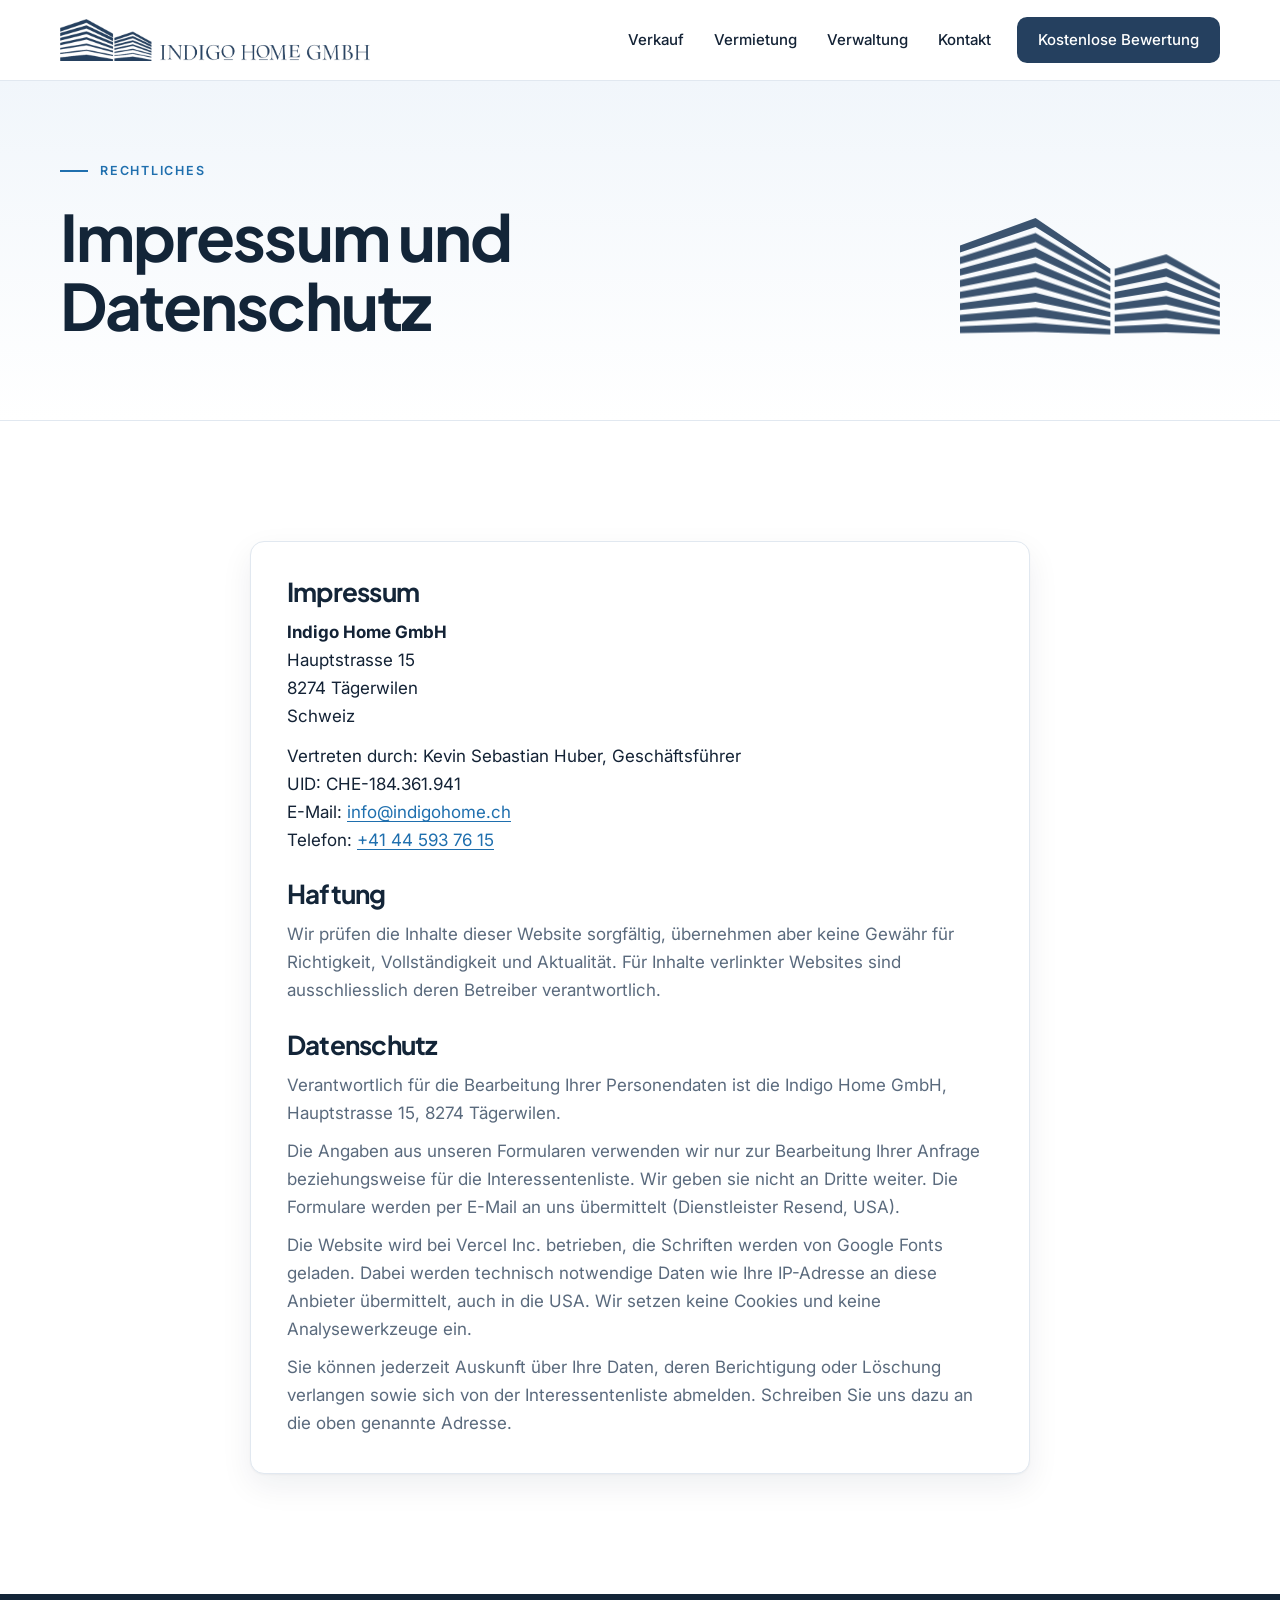
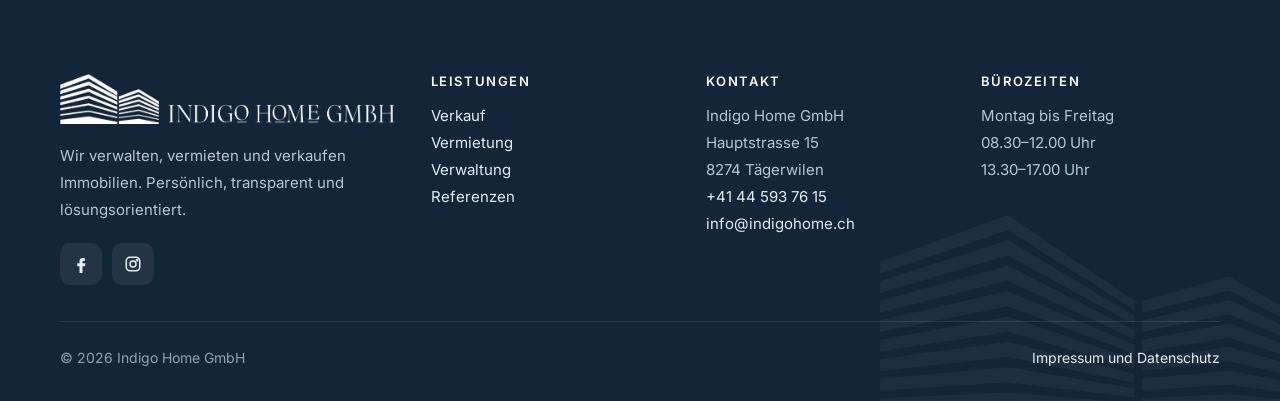
==== commit 14b1e30d: "Design ruhiger und seriöser, Inhalte gekürzt, Verkauf und Vermarktung im Fokus, Vermietung und Verwa" ====
--- a/impressum.html
+++ b/impressum.html
@@ -10,19 +10,19 @@
 <link rel="apple-touch-icon" href="img/apple-touch-icon.png">
 <link rel="preconnect" href="https://fonts.googleapis.com">
 <link rel="preconnect" href="https://fonts.gstatic.com" crossorigin>
-<link rel="stylesheet" href="https://fonts.googleapis.com/css2?family=Plus+Jakarta+Sans:wght@500;600;700;800&family=Instrument+Serif:ital@1&family=Inter:wght@400;500;600;700&display=swap">
+<link rel="stylesheet" href="https://fonts.googleapis.com/css2?family=Plus+Jakarta+Sans:wght@500;600;700;800&family=Inter:wght@400;500;600;700&display=swap">
 <link rel="stylesheet" href="styles.css"><style>
 .ptrack{display:none}
-.process{list-style:none;margin:0;padding:0;display:grid;grid-template-columns:repeat(3,minmax(0,1fr));gap:18px}
+.process{list-style:none;margin:0;padding:0;display:grid;grid-template-columns:repeat(4,minmax(0,1fr));gap:18px}
 .process li{position:relative;display:flex;flex-direction:column;gap:10px;padding:30px;background:#fff;border:1px solid var(--line);border-radius:var(--r);box-shadow:var(--shadow);overflow:hidden;transition:transform .45s var(--spring),box-shadow .3s,border-color .3s}
-.process li::after{content:"";position:absolute;left:0;top:0;height:4px;width:100%;background:linear-gradient(90deg,var(--sky),var(--navy));transform:scaleX(0);transform-origin:0;transition:transform .6s var(--ease)}
-.process li:hover{transform:translateY(-6px) rotate(-.6deg);box-shadow:0 24px 48px -18px rgba(19,34,53,.25)}
-.process li:hover::after{transform:scaleX(1)}
-.process .pn{font-family:var(--f-head);font-weight:800;font-size:46px;line-height:1;letter-spacing:-.04em;color:transparent;-webkit-text-stroke:1.5px var(--sky);transition:color .35s}
-.process li:hover .pn{color:var(--sky)}
+.process li::after{content:"";position:absolute;left:30px;top:0;height:3px;width:36px;background:var(--navy)}
+.process li:hover{border-color:#c6d5e5}
+
+.process .pn{font-family:var(--f-head);font-weight:700;font-size:15px;color:var(--sky-d);letter-spacing:.04em}
+
 .process h3{font-size:21px;letter-spacing:-.02em}
 .process p{color:var(--muted);font-size:16px}
-@media (max-width:980px){.process{grid-template-columns:repeat(2,minmax(0,1fr))}}
+@media (max-width:1060px){.process{grid-template-columns:repeat(2,minmax(0,1fr))}}
 @media (max-width:620px){.process{grid-template-columns:minmax(0,1fr)}}
 .svcs{display:grid;grid-template-columns:1.3fr 1fr;grid-template-rows:auto auto;gap:18px}
 .svc{position:relative;overflow:hidden;display:flex;flex-direction:column;gap:14px;padding:36px;border-radius:28px;background:#fff;border:1px solid var(--line);text-decoration:none;color:inherit;transition:transform .45s var(--spring),box-shadow .3s}
@@ -30,7 +30,7 @@
 .svc h3{font-size:32px}
 .svc p{color:var(--muted);max-width:30em}
 .svc .sic{width:58px;height:58px;border-radius:18px;background:var(--ice-2);color:var(--navy);display:grid;place-items:center;transition:transform .5s var(--spring),background .3s}
-.svc:hover .sic{transform:rotate(-10deg) scale(1.08);background:var(--sun)}
+
 .svc .more{margin-top:auto;display:inline-flex;align-items:center;gap:8px;font-weight:600;color:var(--navy)}
 .svc .more svg{transition:transform .35s var(--spring)}
 .svc:hover .more svg{transform:translateX(5px)}
@@ -40,31 +40,31 @@
 .svc.feat .checks li::before{background-color:rgba(255,255,255,.12);background-image:url("data:image/svg+xml,%3Csvg xmlns='http://www.w3.org/2000/svg' viewBox='0 0 24 24' fill='none' stroke='%234aa3e0' stroke-width='3' stroke-linecap='round' stroke-linejoin='round'%3E%3Cpath d='M6 12.5l4 4 8-9'/%3E%3C/svg%3E")}
 .svc.feat .bld{position:absolute;right:-30px;bottom:-14px;width:min(78%,360px);color:rgba(255,255,255,.1);transition:transform .8s var(--ease),color .5s}
 .svc.feat:hover .bld{transform:translate(-14px,-6px);color:rgba(74,163,224,.28)}
-.svc .tag{align-self:flex-start;font-size:12.5px;font-weight:700;padding:6px 12px;border-radius:999px;background:var(--sun);color:var(--navy-3);transform:rotate(-2deg)}
+.svc .tag{align-self:flex-start;font-size:12.5px;font-weight:600;padding:6px 12px;border-radius:8px;background:rgba(255,255,255,.12);color:#fff}
 @media (max-width:900px){.svcs{grid-template-columns:minmax(0,1fr)}.svc.feat{grid-row:auto;padding-bottom:170px}}
 .refs{display:grid;grid-template-columns:repeat(3,minmax(0,1fr));gap:16px}
 .ref{display:flex;flex-direction:column;gap:6px;padding:26px;background:#fff;border:1px solid var(--line);border-radius:var(--r);transition:box-shadow .3s,border-color .3s;transform-style:preserve-3d}
 .ref:hover{box-shadow:0 24px 48px -20px rgba(19,34,53,.28);border-color:#cfdeec}
 .ref .rtop{display:flex;justify-content:space-between;align-items:center;margin-bottom:16px}
-.ref .ric{width:54px;height:54px;border-radius:16px;background:var(--ice-2);color:var(--navy);display:grid;place-items:center;transition:transform .5s var(--spring)}
-.ref:hover .ric{transform:translateY(-4px) rotate(-8deg)}
+.ref .ric{width:50px;height:50px;border-radius:12px;background:var(--ice-2);color:var(--navy);display:grid;place-items:center;transition:transform .5s var(--spring)}
+
 .ref .kt{font-family:var(--f-head);font-weight:800;font-size:13px;letter-spacing:.06em;padding:6px 10px;border-radius:10px;border:1.5px solid var(--line);color:var(--navy)}
 .ref h3{font-size:24px;letter-spacing:-.025em}
 .ref p{color:var(--muted);font-size:15.5px}
 .ref .kn{margin-top:8px;font-size:13px;font-weight:600;color:var(--sky-d)}
 @media (max-width:980px){.refs{grid-template-columns:repeat(2,minmax(0,1fr))}}
 @media (max-width:620px){.refs{grid-template-columns:minmax(0,1fr)}}
-.valband{background:var(--navy);color:#fff;border-radius:36px;padding:64px;display:grid;grid-template-columns:minmax(0,1fr) minmax(0,1.15fr);gap:48px;align-items:start;position:relative;overflow:hidden}
+.valband{background:var(--navy);color:#fff;border-radius:20px;padding:64px;display:grid;grid-template-columns:minmax(0,1fr) minmax(0,1.15fr);gap:48px;align-items:start;position:relative;overflow:hidden}
 .valband>.bld{position:absolute;left:-30px;bottom:-12px;width:min(46%,440px);color:rgba(255,255,255,.07)}
 .valband>*{position:relative}
 .valband>.bld{position:absolute}
 .valband h2{color:#fff;font-size:clamp(34px,4.2vw,56px)}
-.valband h2 em{color:var(--sky)}
-.valband .eyebrow{background:rgba(255,255,255,.1);color:#fff}
+
+.valband .eyebrow{color:#a9c6e4}
 .valband p.l{color:#c9d5e3;font-size:18px;margin-top:18px}
 .valband .checks{margin-top:26px;color:#e5ecf4}
 .valband .checks li::before{background-color:rgba(255,255,255,.12);background-image:url("data:image/svg+xml,%3Csvg xmlns='http://www.w3.org/2000/svg' viewBox='0 0 24 24' fill='none' stroke='%234aa3e0' stroke-width='3' stroke-linecap='round' stroke-linejoin='round'%3E%3Cpath d='M6 12.5l4 4 8-9'/%3E%3C/svg%3E")}
-.fcard{padding:34px;color:var(--ink);border-radius:26px}
+.fcard{padding:34px;color:var(--ink);border-radius:14px}
 .ftitle{font-size:26px;letter-spacing:-.025em}
 @media (max-width:960px){.valband{grid-template-columns:minmax(0,1fr);padding:40px 22px;border-radius:28px}}
 @media (max-width:520px){.fcard{padding:22px}}
@@ -73,26 +73,35 @@
 @media (max-width:900px){.split{grid-template-columns:minmax(0,1fr);gap:32px}}
 .cols3{display:grid;grid-template-columns:repeat(3,minmax(0,1fr));gap:18px}
 .cols3 .card{padding:32px;transition:transform .45s var(--spring),box-shadow .3s}
-.cols3 .card:hover{transform:translateY(-6px);box-shadow:0 24px 48px -20px rgba(19,34,53,.25)}
+
 .cols3 h3{font-size:24px;margin-bottom:18px}
 @media (max-width:900px){.cols3{grid-template-columns:minmax(0,1fr)}}
-.cta{position:relative;overflow:hidden;background:var(--ice-2);border-radius:32px;padding:56px;display:flex;flex-wrap:wrap;align-items:center;justify-content:space-between;gap:24px}
-.cta::before{content:"";position:absolute;right:-60px;top:-60px;width:220px;height:220px;border-radius:50%;background:var(--sun);opacity:.35}
+.cta{position:relative;overflow:hidden;background:var(--ice);border:1px solid var(--line);border-radius:18px;padding:56px;display:flex;flex-wrap:wrap;align-items:center;justify-content:space-between;gap:24px}
+
 .cta>*{position:relative}
 .cta h2{font-size:clamp(30px,3.4vw,44px);max-width:16em}
 .cta p{color:var(--muted);margin-top:10px;max-width:36em}
 @media (max-width:520px){.cta{padding:32px 24px}}
+.duo{display:grid;grid-template-columns:repeat(2,minmax(0,1fr));gap:18px}
+.mini{display:flex;align-items:center;gap:20px;padding:26px 28px;background:#fff;border:1px solid var(--line);border-radius:var(--r);text-decoration:none;color:inherit;transition:transform .45s var(--spring),box-shadow .3s}
+.mini:hover{border-color:#c6d5e5;box-shadow:0 22px 44px -20px rgba(19,34,53,.28);color:inherit}
+.mini .sic{flex:none;width:54px;height:54px;border-radius:16px;background:var(--ice-2);color:var(--navy);display:grid;place-items:center;transition:transform .5s var(--spring),background .3s}
+
+.mini h3{font-size:22px}.mini p{color:var(--muted);font-size:15.5px;margin-top:4px}
+.mini .go{margin-left:auto;flex:none;width:42px;height:42px;border-radius:50%;border:1.5px solid var(--line);display:grid;place-items:center;color:var(--navy);transition:background .3s,color .3s,transform .35s var(--spring)}
+.mini:hover .go{background:var(--navy);color:#fff}
+@media (max-width:760px){.duo{grid-template-columns:minmax(0,1fr)}.mini{padding:20px}}
+.process-cta{margin-top:32px;display:flex;flex-wrap:wrap;gap:12px}
 .info{display:flex;flex-direction:column;gap:22px}
 .info .it{display:flex;gap:16px;align-items:flex-start}
 .info .ic{flex:none;width:50px;height:50px;border-radius:16px;background:var(--ice-2);color:var(--navy);display:grid;place-items:center;transition:transform .5s var(--spring)}
-.info .it:hover .ic{transform:rotate(-8deg) scale(1.06)}
+
 .info small{display:block;font-size:12.5px;font-weight:600;letter-spacing:.1em;text-transform:uppercase;color:var(--muted)}
 .info a,.info address,.info span.v{font-style:normal;font-size:18px;color:var(--ink);text-decoration:none;font-weight:500}
 .info a:hover{color:var(--sky-d)}
 </style>
 </head>
 <body>
-<div class="progress" aria-hidden="true"></div>
 <header class="top">
   <div class="wrap">
     <a class="brand" href="index.html" aria-label="Indigo Home GmbH, zur Startseite"><img src="img/logo.png" alt="Indigo Home GmbH" width="311" height="42"></a>
@@ -101,7 +110,6 @@
       <a href="verkauf.html">Verkauf</a>
       <a href="vermietung.html">Vermietung</a>
       <a href="verwaltung.html">Verwaltung</a>
-      <a href="referenzen.html">Referenzen</a>
       <a href="kontakt.html">Kontakt</a>
       <a class="btn brass" href="verkauf.html#bewertung">Kostenlose Bewertung</a>
     </nav>
--- a/styles.css
+++ b/styles.css
@@ -1,4 +1,4 @@
-/* Indigo Home GmbH · Design 2: hell und frisch. Navy aus dem Logo, Himmelblau als Akzent, ein Hauch Sonnengelb für verspielte Details. */
+/* Indigo Home GmbH · Design 3: klar, ruhig und seriös. Navy aus dem Logo, Blau als zurückhaltender Akzent. */
 :root{
   --navy:#25405f; --navy-2:#2f5682; --navy-3:#132538;
   --sky:#4aa3e0; --sky-d:#1f6fae; --sky-soft:#dcecf9;
@@ -8,7 +8,7 @@
   /* Namen aus der ersten Version, damit alte Verweise weiter passen */
   --indigo:var(--navy); --indigo-2:var(--navy-2); --indigo-3:var(--navy-3); --indigo-soft:var(--ice-2);
   --brass:var(--sky); --brass-2:var(--sky-d); --brass-soft:var(--ice-2); --paper:#fff;
-  --r:22px;
+  --r:14px;
   --f-head:"Plus Jakarta Sans","Inter","Helvetica Neue",Arial,sans-serif;
   --f-acc:"Instrument Serif",Georgia,serif;
   --f:"Inter","Helvetica Neue",Arial,sans-serif;
@@ -25,57 +25,53 @@
 a:hover{color:var(--navy)}
 :focus-visible{outline:3px solid var(--sky);outline-offset:3px;border-radius:8px}
 h1,h2,h3{margin:0;font-family:var(--f-head);font-weight:700;line-height:1.08;letter-spacing:-.03em;text-wrap:balance;color:var(--navy-3)}
-h1 em,h2 em{font-family:var(--f-acc);font-style:italic;font-weight:400;letter-spacing:-.01em;color:var(--sky-d)}
+h1 em,h2 em{font-style:normal;color:var(--navy-2)}
 p{margin:0}
 [hidden]{display:none!important}
 ::selection{background:var(--sky-soft);color:var(--navy-3)}
 .wrap{max-width:1200px;margin:0 auto;padding-left:max(20px,env(safe-area-inset-left,0px));padding-right:max(20px,env(safe-area-inset-right,0px))}
-.eyebrow{display:inline-flex;align-items:center;gap:10px;align-self:flex-start;font-size:13px;font-weight:600;letter-spacing:.04em;color:var(--navy);background:var(--ice-2);padding:7px 14px 7px 10px;border-radius:999px}
-.eyebrow::before{content:"";width:8px;height:8px;border-radius:50%;background:var(--sky);box-shadow:0 0 0 4px rgba(74,163,224,.2)}
+.eyebrow{display:inline-flex;align-items:center;gap:12px;align-self:flex-start;font-size:12.5px;font-weight:600;letter-spacing:.14em;text-transform:uppercase;color:var(--sky-d)}
+.eyebrow::before{content:"";width:28px;height:2px;background:currentColor}
 .head.center .eyebrow{align-self:center}
 
 /* Knöpfe */
-.btn{position:relative;overflow:hidden;isolation:isolate;display:inline-flex;align-items:center;justify-content:center;gap:10px;min-height:54px;padding:0 26px;border-radius:999px;font:inherit;font-weight:600;font-size:16px;text-decoration:none;border:1.5px solid transparent;cursor:pointer;transition:background .25s,border-color .25s,color .25s,box-shadow .25s,transform .35s var(--spring)}
-.btn:active{transform:scale(.97)}
-.btn.brass,.btn.indigo{background:var(--navy);color:#fff;box-shadow:0 10px 26px -8px rgba(37,64,95,.55)}
-.btn.brass::after,.btn.indigo::after{content:"";position:absolute;inset:0;z-index:-1;background:linear-gradient(110deg,transparent 30%,rgba(255,255,255,.22) 50%,transparent 70%);transform:translateX(-120%);transition:transform .7s var(--ease)}
-.btn.brass:hover,.btn.indigo:hover{background:var(--navy-2);color:#fff;box-shadow:0 16px 32px -10px rgba(37,64,95,.6)}
-.btn.brass:hover::after,.btn.indigo:hover::after{transform:translateX(120%)}
+.btn{position:relative;overflow:hidden;isolation:isolate;display:inline-flex;align-items:center;justify-content:center;gap:10px;min-height:54px;padding:0 26px;border-radius:10px;font:inherit;font-weight:600;font-size:16px;text-decoration:none;border:1.5px solid transparent;cursor:pointer;transition:background .25s,border-color .25s,color .25s,box-shadow .25s}
+.btn:active{transform:translateY(1px)}
+.btn.brass,.btn.indigo{background:var(--navy);color:#fff}
+.btn.brass:hover,.btn.indigo:hover{background:var(--navy-3);color:#fff}
 .btn.ghost,.btn.line{border-color:#c9d6e4;color:var(--navy);background:#fff}
 .btn.ghost:hover,.btn.line:hover{border-color:var(--navy);color:var(--navy);background:var(--ice)}
-.btn svg{transition:transform .35s var(--spring)}
-.btn:hover svg{transform:translateX(4px)}
+.btn svg{transition:transform .25s}
+.btn:hover svg{transform:translateX(3px)}
 
 /* Lesefortschritt */
 .progress{position:fixed;top:0;left:0;right:0;height:3px;z-index:40;background:linear-gradient(90deg,var(--sky),var(--navy));transform-origin:0 50%;transform:scaleX(var(--p,0));pointer-events:none}
 
 /* Kopf */
-.top{position:sticky;top:0;z-index:30;padding-top:12px}
-.top .wrap{display:flex;align-items:center;justify-content:space-between;gap:20px;min-height:72px;background:rgba(255,255,255,.82);backdrop-filter:saturate(1.6) blur(16px);-webkit-backdrop-filter:saturate(1.6) blur(16px);border:1px solid transparent;border-radius:22px;transition:border-color .3s,box-shadow .3s}
-.top.scrolled .wrap{border-color:var(--line);box-shadow:0 10px 30px -12px rgba(19,34,53,.18)}
-@media (min-width:1260px){.top .wrap{max-width:1240px;padding-inline:20px}}
+.top{position:sticky;top:0;z-index:30;background:rgba(255,255,255,.94);backdrop-filter:blur(12px);-webkit-backdrop-filter:blur(12px);border-bottom:1px solid var(--line)}
+.top .wrap{display:flex;align-items:center;justify-content:space-between;gap:20px;min-height:80px}
+.top.scrolled{box-shadow:0 6px 20px -12px rgba(19,34,53,.2)}
 .brand{display:flex;align-items:center;text-decoration:none}
 .brand img{display:block;height:42px;width:auto}
 footer .brand img{height:50px}
 @media (max-width:420px){.brand img{height:34px}}
 .nav{display:flex;align-items:center;gap:2px}
-.nav a{position:relative;color:var(--ink);text-decoration:none;font-weight:500;font-size:15px;padding:10px 14px;border-radius:999px;transition:color .2s,background .2s}
-.nav a:not(.btn):hover{background:var(--ice);color:var(--navy)}
+.nav a{position:relative;color:var(--ink);text-decoration:none;font-weight:500;font-size:15px;padding:10px 14px;transition:color .2s}
+.nav a:not(.btn):hover{color:var(--sky-d)}
 .nav a[aria-current="page"]{color:var(--navy);font-weight:600}
-.nav a[aria-current="page"]::after{content:"";position:absolute;left:50%;bottom:3px;width:5px;height:5px;margin-left:-2.5px;border-radius:50%;background:var(--sky)}
+.nav a[aria-current="page"]::after{content:"";position:absolute;left:14px;right:14px;bottom:2px;height:2px;background:var(--navy)}
 .nav .btn{min-height:46px;padding:0 20px;margin-left:10px;font-size:15px}
-.menu{display:none;background:var(--ice);border:0;color:var(--navy);width:46px;height:46px;border-radius:14px;cursor:pointer}
+.menu{display:none;background:none;border:1px solid var(--line);color:var(--navy);width:46px;height:46px;border-radius:10px;cursor:pointer}
 @media (max-width:960px){
-  .top{padding-top:8px}
-  .top .wrap{margin-inline:10px;padding-inline:14px;position:relative}
+  .top .wrap{position:relative;min-height:70px}
   .menu{display:grid;place-items:center}
-  .nav{position:absolute;left:0;right:0;top:calc(100% + 8px);flex-direction:column;align-items:stretch;gap:0;padding:10px 16px 18px;background:#fff;border:1px solid var(--line);border-radius:22px;display:none;box-shadow:0 24px 50px -16px rgba(19,34,53,.25)}
+  .nav{position:absolute;left:0;right:0;top:100%;flex-direction:column;align-items:stretch;gap:0;padding:6px 20px 20px;background:#fff;border-bottom:1px solid var(--line);display:none;box-shadow:0 24px 50px -16px rgba(19,34,53,.25)}
   .nav.open{display:flex;animation:drop .35s var(--ease)}
   @keyframes drop{from{opacity:0;transform:translateY(-8px)}}
   .nav a{padding:14px 8px;border-bottom:1px solid var(--line);border-radius:0}
   .nav a:not(.btn):hover{background:none}
   .nav a[aria-current="page"]::after{display:none}
-  .nav .btn{margin:16px 0 0;border-radius:999px;border-bottom:0}
+  .nav .btn{margin:16px 0 0;border-bottom:0}
 }
 
 /* Abschnitte */
@@ -88,12 +84,12 @@
 .head.center{margin-inline:auto;text-align:center;align-items:center}
 
 /* Unterseiten-Titel */
-.subhero{position:relative;overflow:hidden;margin-top:-84px;padding-top:84px;background:radial-gradient(700px 420px at 85% 10%,var(--sky-soft),transparent 70%),linear-gradient(180deg,var(--ice) 0%,#fff 100%)}
-.subhero .wrap{position:relative;z-index:1;padding-block:84px 90px;display:grid;grid-template-columns:minmax(0,1.4fr) minmax(0,.6fr);gap:40px;align-items:end}
+.subhero{position:relative;overflow:hidden;background:linear-gradient(180deg,var(--ice) 0%,#fff 100%);border-bottom:1px solid var(--line)}
+.subhero .wrap{position:relative;z-index:1;padding-block:80px 80px;display:grid;grid-template-columns:minmax(0,1.4fr) minmax(0,.6fr);gap:40px;align-items:end}
 .subhero .txt{display:flex;flex-direction:column;gap:20px}
-.subhero h1{font-size:clamp(40px,6vw,78px);max-width:13em}
+.subhero h1{font-size:clamp(36px,5vw,64px);max-width:14em}
 .subhero .lead{color:var(--muted);font-size:clamp(17px,1.5vw,20px);max-width:38em}
-.subhero .bld{width:100%;max-width:300px;justify-self:end;color:var(--navy)}
+.subhero .bld{width:100%;max-width:260px;justify-self:end;color:var(--navy);opacity:.9}
 @media (max-width:820px){.subhero .wrap{grid-template-columns:minmax(0,1fr);padding-block:56px 64px}.subhero .bld{max-width:180px;justify-self:start;order:-1}}
 
 /* Streifen-Häuser (aus dem Logo) */
@@ -108,7 +104,7 @@
 .card{background:#fff;border:1px solid var(--line);border-radius:var(--r);box-shadow:var(--shadow)}
 .checks{list-style:none;margin:0;padding:0;display:flex;flex-direction:column;gap:12px}
 .checks li{display:flex;gap:12px;align-items:flex-start}
-.checks li::before{content:"";flex:none;width:24px;height:24px;margin-top:1px;border-radius:8px;background:var(--sky-soft) url("data:image/svg+xml,%3Csvg xmlns='http://www.w3.org/2000/svg' viewBox='0 0 24 24' fill='none' stroke='%231f6fae' stroke-width='3' stroke-linecap='round' stroke-linejoin='round'%3E%3Cpath d='M6 12.5l4 4 8-9'/%3E%3C/svg%3E") center/14px no-repeat}
+.checks li::before{content:"";flex:none;width:24px;height:24px;margin-top:1px;border-radius:50%;background:var(--sky-soft) url("data:image/svg+xml,%3Csvg xmlns='http://www.w3.org/2000/svg' viewBox='0 0 24 24' fill='none' stroke='%231f6fae' stroke-width='3' stroke-linecap='round' stroke-linejoin='round'%3E%3Cpath d='M6 12.5l4 4 8-9'/%3E%3C/svg%3E") center/14px no-repeat}
 
 /* Formulare */
 .form{display:flex;flex-direction:column;gap:16px}
@@ -116,23 +112,23 @@
 @media (max-width:620px){.row2{grid-template-columns:minmax(0,1fr)}}
 .field{display:flex;flex-direction:column;gap:6px;min-width:0}
 .field label,.field .lab{font-size:14px;font-weight:600;color:#34445a}
-.field input,.field select,.field textarea{font:inherit;font-size:16px;color:var(--ink);background:var(--ice);border:1.5px solid transparent;border-radius:14px;padding:13px 15px;min-height:52px;width:100%;transition:border-color .2s,box-shadow .2s,background .2s}
+.field input,.field select,.field textarea{font:inherit;font-size:16px;color:var(--ink);background:#fff;border:1.5px solid #d5dfea;border-radius:10px;padding:13px 15px;min-height:52px;width:100%;transition:border-color .2s,box-shadow .2s,background .2s}
 .field textarea{min-height:120px;resize:vertical}
-.field input:hover,.field textarea:hover{background:var(--ice-2)}
+.field input:hover,.field textarea:hover{border-color:#b9c9da}
 .field input:focus,.field select:focus,.field textarea:focus{outline:none;border-color:var(--sky);box-shadow:0 0 0 5px rgba(74,163,224,.16);background:#fff}
 .seg{display:flex;flex-wrap:wrap;gap:8px}
 .seg label{position:relative;cursor:pointer}
 .seg input{position:absolute;inset:0;opacity:0;margin:0;width:100%;height:100%;pointer-events:none}
-.seg span{display:inline-flex;align-items:center;min-height:44px;padding:0 16px;border-radius:999px;border:1.5px solid var(--line);background:#fff;font-size:15px;font-weight:500;transition:background .2s,border-color .2s,color .2s,transform .3s var(--spring)}
+.seg span{display:inline-flex;align-items:center;min-height:44px;padding:0 16px;border-radius:10px;border:1.5px solid var(--line);background:#fff;font-size:15px;font-weight:500;transition:background .2s,border-color .2s,color .2s,transform .3s var(--spring)}
 .seg label:hover span{border-color:var(--sky)}
-.seg input:checked+span{background:var(--navy);border-color:var(--navy);color:#fff;transform:scale(1.04)}
+.seg input:checked+span{background:var(--navy);border-color:var(--navy);color:#fff}
 .seg input:focus-visible+span{outline:3px solid var(--sky);outline-offset:2px}
 .form .err{color:#b42318;font-weight:600;font-size:15px}
 .form .ok{background:#e9f7ef;color:#17663d;border-radius:14px;padding:14px 16px;font-weight:600}
 .form .note{font-size:13.5px;color:var(--muted)}
 
 /* Fuss */
-footer{position:relative;overflow:hidden;background:var(--navy-3);color:#b8c6d6;font-size:15px;border-radius:36px 36px 0 0}
+footer{position:relative;overflow:hidden;background:var(--navy-3);color:#b8c6d6;font-size:15px}
 footer .deco{position:absolute;right:-40px;bottom:-20px;width:440px;color:rgba(255,255,255,.045);pointer-events:none}
 footer .wrap{position:relative;display:grid;grid-template-columns:1.4fr 1fr 1fr 1fr;gap:36px;padding-block:80px 32px}
 footer h3{color:#fff;font-family:var(--f);font-size:13px;letter-spacing:.12em;text-transform:uppercase;font-weight:600;margin-bottom:14px}
@@ -142,20 +138,18 @@
 footer p{line-height:1.8}
 footer .legal{grid-column:1/-1;display:flex;flex-wrap:wrap;justify-content:space-between;gap:10px 24px;border-top:1px solid rgba(255,255,255,.1);padding-top:24px;font-size:14px;color:#8ea2b9}
 footer .social{display:flex;gap:10px;margin-top:20px}
-footer .social a{width:42px;height:42px;border-radius:14px;background:rgba(255,255,255,.07);display:grid;place-items:center;transition:background .2s,transform .35s var(--spring)}
-footer .social a:hover{background:var(--sky);color:#fff;transform:translateY(-3px) rotate(-6deg)}
+footer .social a{width:42px;height:42px;border-radius:10px;background:rgba(255,255,255,.07);display:grid;place-items:center;transition:background .2s,transform .35s var(--spring)}
+footer .social a:hover{background:rgba(255,255,255,.16);color:#fff}
 @media (max-width:900px){footer .wrap{grid-template-columns:1fr 1fr}}
-@media (max-width:560px){footer .wrap{grid-template-columns:1fr}footer{border-radius:26px 26px 0 0}}
+@media (max-width:560px){footer .wrap{grid-template-columns:1fr}}
 
 /* Einblenden beim Scrollen: weich aus der Unschärfe, Titel mit Wisch-Effekt */
 @media (prefers-reduced-motion:no-preference){
-  html.js .reveal{opacity:0;transform:translateY(36px) scale(.985);filter:blur(6px);transition:opacity 1s var(--ease),transform 1s var(--ease),filter 1s var(--ease);transition-delay:var(--rd,0s)}
-  html.js .reveal.in{opacity:1;transform:none;filter:none}
-  html.js .head.reveal h2{clip-path:inset(0 0 100% 0);transform:translateY(24px);transition:clip-path 1.1s var(--ease) .15s,transform 1.1s var(--ease) .15s}
-  html.js .head.reveal.in h2{clip-path:inset(-10% -5% -25% -5%);transform:none}
+  html.js .reveal{opacity:0;transform:translateY(20px);transition:opacity .9s var(--ease),transform .9s var(--ease);transition-delay:var(--rd,0s)}
+  html.js .reveal.in{opacity:1;transform:none}
 }
 @media (prefers-reduced-motion:no-preference){
   .hin>*{opacity:0;animation:hin 1s var(--ease) forwards}
   .hin>*:nth-child(2){animation-delay:.08s}.hin>*:nth-child(3){animation-delay:.16s}.hin>*:nth-child(4){animation-delay:.24s}.hin>*:nth-child(5){animation-delay:.32s}
-  @keyframes hin{from{opacity:0;transform:translateY(30px);filter:blur(6px)}to{opacity:1;transform:none;filter:none}}
+  @keyframes hin{from{opacity:0;transform:translateY(16px)}to{opacity:1;transform:none}}
 }
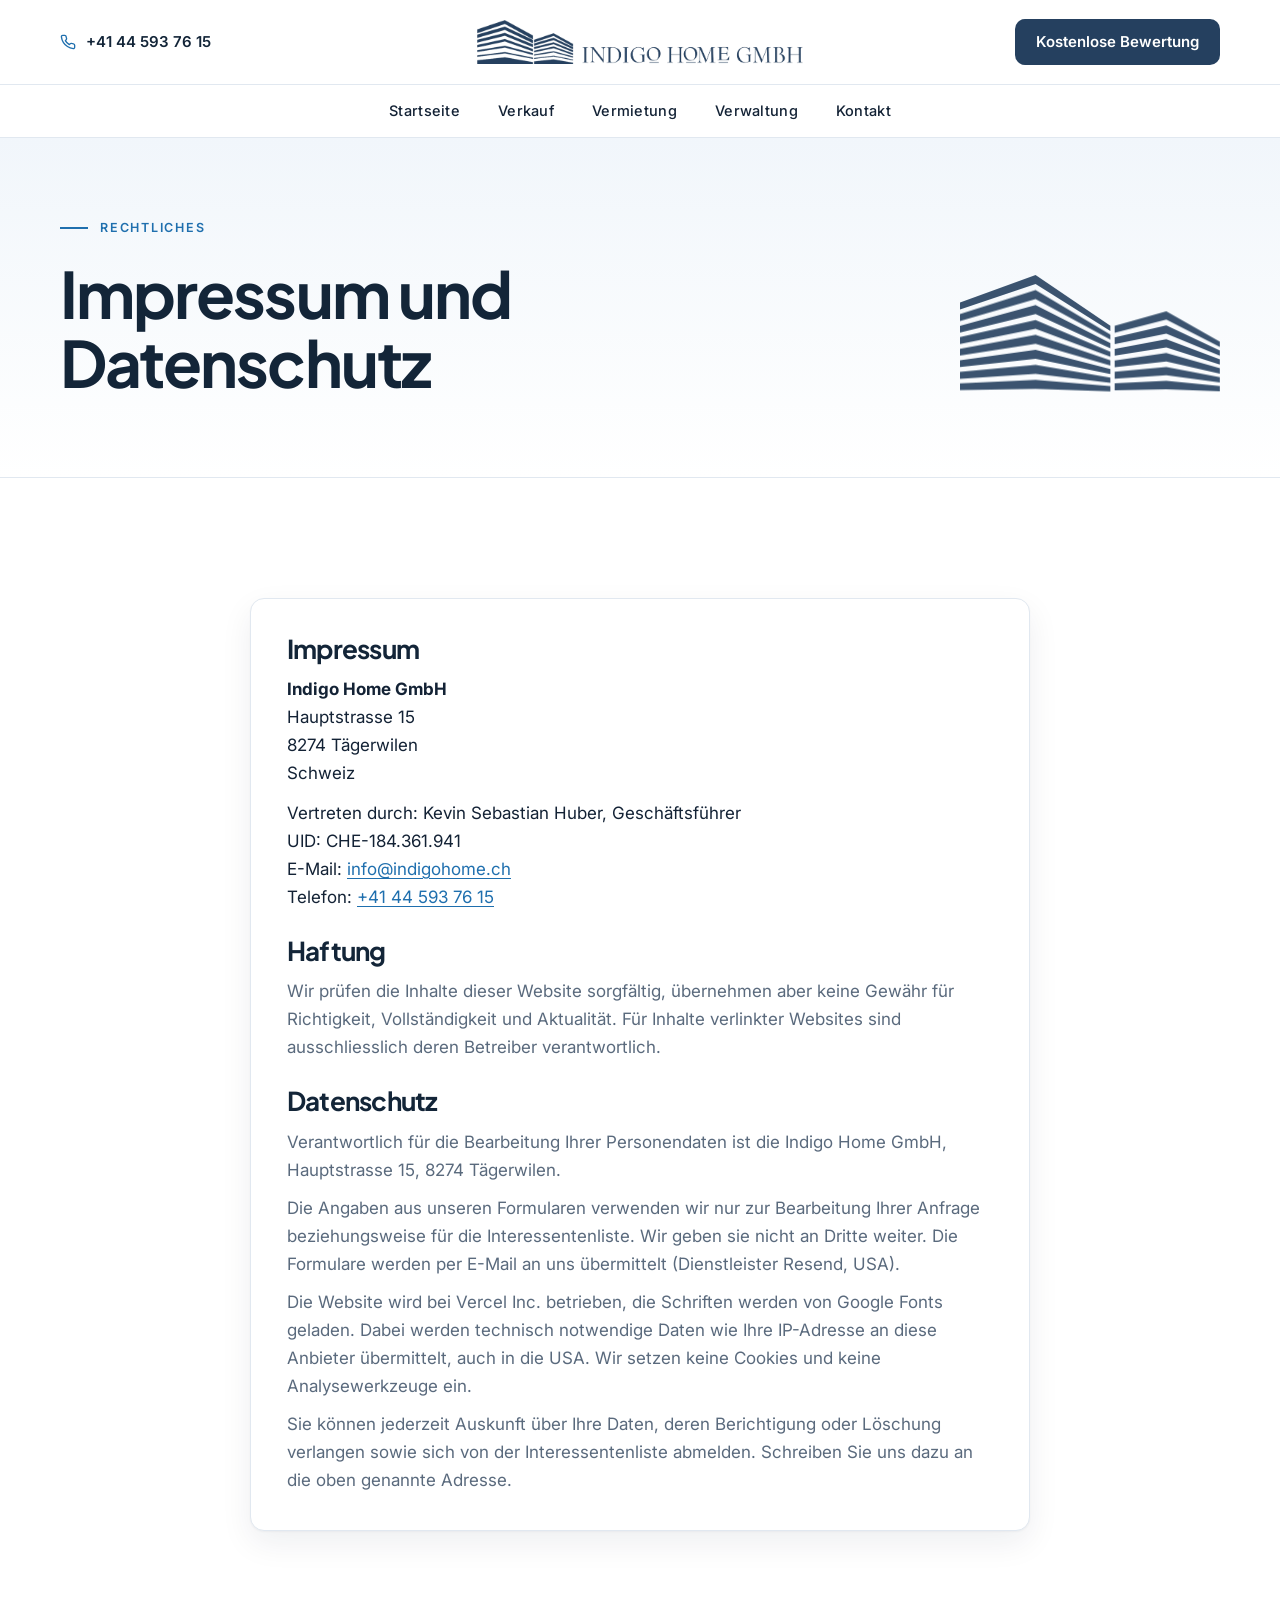
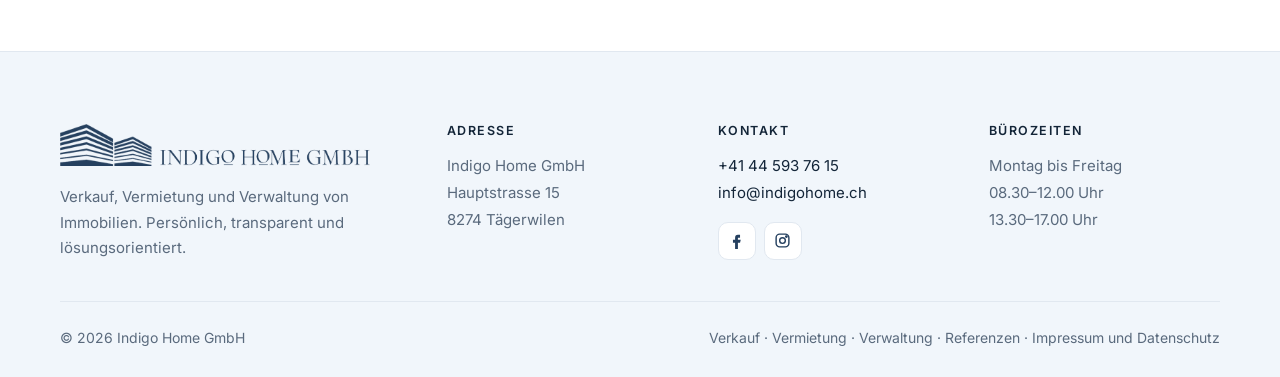
==== commit 4f45a9e0: "Neuer Seitenaufbau: zentrierter Kopf mit Logo in der Mitte, Schnellstart zur Bewertung, Zahlen-Band," ====
--- a/impressum.html
+++ b/impressum.html
@@ -103,17 +103,20 @@
 </head>
 <body>
 <header class="top">
-  <div class="wrap">
+  <div class="wrap row1">
+    <a class="tel" data-phone-btn href="#"><svg width="16" height="16" viewBox="0 0 24 24" fill="none" stroke="currentColor" stroke-width="2" stroke-linecap="round" stroke-linejoin="round" aria-hidden="true"><path d="M22 16.9v3a2 2 0 0 1-2.2 2 19.8 19.8 0 0 1-8.6-3.1 19.5 19.5 0 0 1-6-6A19.8 19.8 0 0 1 2.1 4.2 2 2 0 0 1 4.1 2h3a2 2 0 0 1 2 1.7c.1 1 .4 1.9.7 2.8a2 2 0 0 1-.5 2.1L8 9.9a16 16 0 0 0 6 6l1.3-1.3a2 2 0 0 1 2.1-.4c.9.3 1.8.6 2.8.7a2 2 0 0 1 1.7 2z"/></svg><span data-phone></span></a>
     <a class="brand" href="index.html" aria-label="Indigo Home GmbH, zur Startseite"><img src="img/logo.png" alt="Indigo Home GmbH" width="311" height="42"></a>
-    <button class="menu" id="menuBtn" type="button" aria-label="Menü öffnen" aria-expanded="false" aria-controls="nav"><svg width="22" height="22" viewBox="0 0 24 24" fill="none" stroke="currentColor" stroke-width="2" stroke-linecap="round" aria-hidden="true"><path d="M4 8h16M4 16h10"/></svg></button>
-    <nav class="nav" id="nav" aria-label="Hauptnavigation">
+    <a class="btn brass hcta" href="index.html#bewertung">Kostenlose Bewertung</a>
+    <button class="menu" id="menuBtn" type="button" aria-label="Menü öffnen" aria-expanded="false" aria-controls="nav"><svg width="22" height="22" viewBox="0 0 24 24" fill="none" stroke="currentColor" stroke-width="2" stroke-linecap="round" aria-hidden="true"><path d="M4 8h16M4 16h16"/></svg></button>
+  </div>
+  <nav class="nav" id="nav" aria-label="Hauptnavigation"><div class="wrap">
+      <a href="index.html">Startseite</a>
       <a href="verkauf.html">Verkauf</a>
       <a href="vermietung.html">Vermietung</a>
       <a href="verwaltung.html">Verwaltung</a>
       <a href="kontakt.html">Kontakt</a>
-      <a class="btn brass" href="verkauf.html#bewertung">Kostenlose Bewertung</a>
-    </nav>
-  </div>
+      <a class="btn brass mcta" href="index.html#bewertung">Kostenlose Bewertung</a>
+  </div></nav>
 </header>
 <main>
   <section class="subhero"><div class="wrap"><div class="txt hin"><span class="eyebrow">Rechtliches</span><h1>Impressum und Datenschutz</h1></div><svg class="bld anim" viewBox="0 0 358 168" aria-hidden="true" style="--d:200ms"><polygon style="--i:7" points="0.0,38.0 104.0,0.0 207.0,70.0 207.0,77.1 104.0,12.4 0.0,47.5"/><polygon style="--i:6" points="0.0,53.9 104.0,20.6 207.0,81.9 207.0,89.0 104.0,33.0 0.0,63.4"/><polygon style="--i:5" points="0.0,69.8 104.0,41.2 207.0,93.8 207.0,100.9 104.0,53.6 0.0,79.3"/><polygon style="--i:4" points="0.0,85.6 104.0,61.9 207.0,105.6 207.0,112.8 104.0,74.2 0.0,95.2"/><polygon style="--i:3" points="0.0,101.5 104.0,82.5 207.0,117.5 207.0,124.6 104.0,94.9 0.0,111.0"/><polygon style="--i:2" points="0.0,117.4 104.0,103.1 207.0,129.4 207.0,136.5 104.0,115.5 0.0,126.9"/><polygon style="--i:1" points="0.0,133.2 104.0,123.8 207.0,141.2 207.0,148.4 104.0,136.1 0.0,142.8"/><polygon style="--i:0" points="0.0,149.1 104.0,144.4 207.0,153.1 207.0,160.2 104.0,156.8 0.0,158.6"/><polygon style="--i:9" points="213.0,70.0 284.0,50.0 358.0,92.0 358.0,99.3 284.0,61.5 213.0,79.5"/><polygon style="--i:8" points="213.0,85.8 284.0,69.2 358.0,104.2 358.0,111.5 284.0,80.7 213.0,95.3"/><polygon style="--i:7" points="213.0,101.7 284.0,88.3 358.0,116.3 358.0,123.6 284.0,99.8 213.0,111.2"/><polygon style="--i:6" points="213.0,117.5 284.0,107.5 358.0,128.5 358.0,135.8 284.0,119.0 213.0,127.0"/><polygon style="--i:5" points="213.0,133.3 284.0,126.7 358.0,140.7 358.0,148.0 284.0,138.2 213.0,142.8"/><polygon style="--i:4" points="213.0,149.2 284.0,145.8 358.0,152.8 358.0,160.1 284.0,157.3 213.0,158.7"/></svg></div></section>
@@ -134,17 +137,14 @@
 
 </main>
 <footer>
-  <svg class="bld deco" viewBox="0 0 358 168" aria-hidden="true" style="--d:0ms"><polygon style="--i:7" points="0.0,38.0 104.0,0.0 207.0,70.0 207.0,77.1 104.0,12.4 0.0,47.5"/><polygon style="--i:6" points="0.0,53.9 104.0,20.6 207.0,81.9 207.0,89.0 104.0,33.0 0.0,63.4"/><polygon style="--i:5" points="0.0,69.8 104.0,41.2 207.0,93.8 207.0,100.9 104.0,53.6 0.0,79.3"/><polygon style="--i:4" points="0.0,85.6 104.0,61.9 207.0,105.6 207.0,112.8 104.0,74.2 0.0,95.2"/><polygon style="--i:3" points="0.0,101.5 104.0,82.5 207.0,117.5 207.0,124.6 104.0,94.9 0.0,111.0"/><polygon style="--i:2" points="0.0,117.4 104.0,103.1 207.0,129.4 207.0,136.5 104.0,115.5 0.0,126.9"/><polygon style="--i:1" points="0.0,133.2 104.0,123.8 207.0,141.2 207.0,148.4 104.0,136.1 0.0,142.8"/><polygon style="--i:0" points="0.0,149.1 104.0,144.4 207.0,153.1 207.0,160.2 104.0,156.8 0.0,158.6"/><polygon style="--i:9" points="213.0,70.0 284.0,50.0 358.0,92.0 358.0,99.3 284.0,61.5 213.0,79.5"/><polygon style="--i:8" points="213.0,85.8 284.0,69.2 358.0,104.2 358.0,111.5 284.0,80.7 213.0,95.3"/><polygon style="--i:7" points="213.0,101.7 284.0,88.3 358.0,116.3 358.0,123.6 284.0,99.8 213.0,111.2"/><polygon style="--i:6" points="213.0,117.5 284.0,107.5 358.0,128.5 358.0,135.8 284.0,119.0 213.0,127.0"/><polygon style="--i:5" points="213.0,133.3 284.0,126.7 358.0,140.7 358.0,148.0 284.0,138.2 213.0,142.8"/><polygon style="--i:4" points="213.0,149.2 284.0,145.8 358.0,152.8 358.0,160.1 284.0,157.3 213.0,158.7"/></svg>
   <div class="wrap">
-    <div>
-      <a class="brand" href="index.html" aria-label="Indigo Home GmbH"><img src="img/logo-weiss.png" alt="Indigo Home GmbH" width="370" height="50" loading="lazy"></a>
-      <p style="margin-top:18px;max-width:28em">Wir verwalten, vermieten und verkaufen Immobilien. Persönlich, transparent und lösungsorientiert.</p>
-      <div class="social"><a href="https://www.facebook.com/Indigo-Home-GmbH-Immobilien-112406141284418/" target="_blank" rel="noopener" aria-label="Facebook"><svg width="18" height="18" viewBox="0 0 24 24" fill="currentColor" aria-hidden="true"><path d="M14 8h3V4h-3c-2.8 0-4 1.7-4 4.3V11H7v4h3v9h4v-9h3l1-4h-4V8.6c0-.4.3-.6.6-.6z"/></svg></a><a href="https://www.instagram.com/indigohomegmbh/" target="_blank" rel="noopener" aria-label="Instagram"><svg width="18" height="18" viewBox="0 0 24 24" fill="none" stroke="currentColor" stroke-width="2" aria-hidden="true"><rect x="3" y="3" width="18" height="18" rx="5"/><circle cx="12" cy="12" r="4"/><circle cx="17.5" cy="6.5" r="1" fill="currentColor"/></svg></a></div>
-    </div>
-    <div><h3>Leistungen</h3><p><a href="verkauf.html">Verkauf</a><br><a href="vermietung.html">Vermietung</a><br><a href="verwaltung.html">Verwaltung</a><br><a href="referenzen.html">Referenzen</a></p></div>
-    <div><h3>Kontakt</h3><address>Indigo Home GmbH<br>Hauptstrasse 15<br>8274 Tägerwilen</address><p><a data-phone href="#"></a><br><a data-email href="#"></a></p></div>
+    <div class="fbrand"><a class="brand" href="index.html" aria-label="Indigo Home GmbH"><img src="img/logo.png" alt="Indigo Home GmbH" width="311" height="42" loading="lazy"></a>
+      <p>Verkauf, Vermietung und Verwaltung von Immobilien. Persönlich, transparent und lösungsorientiert.</p></div>
+    <div><h3>Adresse</h3><address>Indigo Home GmbH<br>Hauptstrasse 15<br>8274 Tägerwilen</address></div>
+    <div><h3>Kontakt</h3><p><a data-phone href="#"></a><br><a data-email href="#"></a></p>
+      <div class="social"><a href="https://www.facebook.com/Indigo-Home-GmbH-Immobilien-112406141284418/" target="_blank" rel="noopener" aria-label="Facebook"><svg width="17" height="17" viewBox="0 0 24 24" fill="currentColor" aria-hidden="true"><path d="M14 8h3V4h-3c-2.8 0-4 1.7-4 4.3V11H7v4h3v9h4v-9h3l1-4h-4V8.6c0-.4.3-.6.6-.6z"/></svg></a><a href="https://www.instagram.com/indigohomegmbh/" target="_blank" rel="noopener" aria-label="Instagram"><svg width="17" height="17" viewBox="0 0 24 24" fill="none" stroke="currentColor" stroke-width="2" aria-hidden="true"><rect x="3" y="3" width="18" height="18" rx="5"/><circle cx="12" cy="12" r="4"/><circle cx="17.5" cy="6.5" r="1" fill="currentColor"/></svg></a></div></div>
     <div><h3>Bürozeiten</h3><p>Montag bis Freitag<br>08.30–12.00 Uhr<br>13.30–17.00 Uhr</p></div>
-    <div class="legal"><span>© <span id="yr">2026</span> Indigo Home GmbH</span><span><a href="impressum.html">Impressum und Datenschutz</a></span></div>
+    <div class="legal"><span>© <span id="yr">2026</span> Indigo Home GmbH</span><span><a href="verkauf.html">Verkauf</a> · <a href="vermietung.html">Vermietung</a> · <a href="verwaltung.html">Verwaltung</a> · <a href="referenzen.html">Referenzen</a> · <a href="impressum.html">Impressum und Datenschutz</a></span></div>
   </div>
 </footer>
 <script src="site.js"></script>
--- a/styles.css
+++ b/styles.css
@@ -47,31 +47,37 @@
 /* Lesefortschritt */
 .progress{position:fixed;top:0;left:0;right:0;height:3px;z-index:40;background:linear-gradient(90deg,var(--sky),var(--navy));transform-origin:0 50%;transform:scaleX(var(--p,0));pointer-events:none}
 
-/* Kopf */
-.top{position:sticky;top:0;z-index:30;background:rgba(255,255,255,.94);backdrop-filter:blur(12px);-webkit-backdrop-filter:blur(12px);border-bottom:1px solid var(--line)}
-.top .wrap{display:flex;align-items:center;justify-content:space-between;gap:20px;min-height:80px}
+/* Kopf: Logo in der Mitte, Menü darunter */
+.top{position:sticky;top:0;z-index:30;background:rgba(255,255,255,.96);backdrop-filter:blur(12px);-webkit-backdrop-filter:blur(12px);border-bottom:1px solid var(--line);transition:box-shadow .3s}
 .top.scrolled{box-shadow:0 6px 20px -12px rgba(19,34,53,.2)}
+.top .row1{display:grid;grid-template-columns:1fr auto 1fr;align-items:center;gap:20px;min-height:84px}
+.top .tel{justify-self:start;display:inline-flex;align-items:center;gap:10px;color:var(--navy-3);text-decoration:none;font-weight:600;font-size:15px}
+.top .tel svg{color:var(--sky-d)}
+.top .tel:hover{color:var(--sky-d)}
+.top .hcta{justify-self:end;min-height:46px;padding:0 20px;font-size:15px}
 .brand{display:flex;align-items:center;text-decoration:none}
-.brand img{display:block;height:42px;width:auto}
-footer .brand img{height:50px}
-@media (max-width:420px){.brand img{height:34px}}
-.nav{display:flex;align-items:center;gap:2px}
-.nav a{position:relative;color:var(--ink);text-decoration:none;font-weight:500;font-size:15px;padding:10px 14px;transition:color .2s}
+.brand img{display:block;height:44px;width:auto}
+.nav{border-top:1px solid var(--line)}
+.nav .wrap{display:flex;justify-content:center;gap:6px}
+.nav a{position:relative;color:var(--ink);text-decoration:none;font-weight:500;font-size:14.5px;letter-spacing:.02em;padding:14px 16px;transition:color .2s}
 .nav a:not(.btn):hover{color:var(--sky-d)}
 .nav a[aria-current="page"]{color:var(--navy);font-weight:600}
-.nav a[aria-current="page"]::after{content:"";position:absolute;left:14px;right:14px;bottom:2px;height:2px;background:var(--navy)}
-.nav .btn{min-height:46px;padding:0 20px;margin-left:10px;font-size:15px}
-.menu{display:none;background:none;border:1px solid var(--line);color:var(--navy);width:46px;height:46px;border-radius:10px;cursor:pointer}
+.nav a[aria-current="page"]::after{content:"";position:absolute;left:16px;right:16px;bottom:-1px;height:2px;background:var(--navy)}
+.nav .mcta{display:none}
+.menu{display:none;justify-self:end;background:none;border:1px solid var(--line);color:var(--navy);width:46px;height:46px;border-radius:10px;cursor:pointer}
 @media (max-width:960px){
-  .top .wrap{position:relative;min-height:70px}
+  .top .row1{grid-template-columns:1fr auto;min-height:70px}
+  .top .tel,.top .hcta{display:none}
+  .brand{justify-self:start}
+  .brand img{height:36px}
   .menu{display:grid;place-items:center}
-  .nav{position:absolute;left:0;right:0;top:100%;flex-direction:column;align-items:stretch;gap:0;padding:6px 20px 20px;background:#fff;border-bottom:1px solid var(--line);display:none;box-shadow:0 24px 50px -16px rgba(19,34,53,.25)}
-  .nav.open{display:flex;animation:drop .35s var(--ease)}
-  @keyframes drop{from{opacity:0;transform:translateY(-8px)}}
-  .nav a{padding:14px 8px;border-bottom:1px solid var(--line);border-radius:0}
-  .nav a:not(.btn):hover{background:none}
+  .nav{display:none;border-top:1px solid var(--line)}
+  .nav.open{display:block;animation:drop .3s var(--ease)}
+  @keyframes drop{from{opacity:0;transform:translateY(-6px)}}
+  .nav .wrap{flex-direction:column;align-items:stretch;gap:0;padding-block:6px 20px}
+  .nav a{padding:14px 2px;border-bottom:1px solid var(--line)}
   .nav a[aria-current="page"]::after{display:none}
-  .nav .btn{margin:16px 0 0;border-bottom:0}
+  .nav .mcta{display:inline-flex;margin-top:16px;border-bottom:0}
 }
 
 /* Abschnitte */
@@ -127,19 +133,22 @@
 .form .ok{background:#e9f7ef;color:#17663d;border-radius:14px;padding:14px 16px;font-weight:600}
 .form .note{font-size:13.5px;color:var(--muted)}
 
-/* Fuss */
-footer{position:relative;overflow:hidden;background:var(--navy-3);color:#b8c6d6;font-size:15px}
-footer .deco{position:absolute;right:-40px;bottom:-20px;width:440px;color:rgba(255,255,255,.045);pointer-events:none}
-footer .wrap{position:relative;display:grid;grid-template-columns:1.4fr 1fr 1fr 1fr;gap:36px;padding-block:80px 32px}
-footer h3{color:#fff;font-family:var(--f);font-size:13px;letter-spacing:.12em;text-transform:uppercase;font-weight:600;margin-bottom:14px}
-footer a{color:#e5ecf4;text-decoration:none}
-footer a:hover{color:var(--sky)}
+/* Fuss: hell und ruhig */
+footer{background:var(--ice);color:var(--muted);font-size:15px;border-top:1px solid var(--line)}
+footer .wrap{display:grid;grid-template-columns:1.5fr 1fr 1fr 1fr;gap:40px;padding-block:72px 28px}
+footer .fbrand p{margin-top:18px;max-width:26em;line-height:1.7}
+footer .brand img{height:42px}
+footer h3{color:var(--navy-3);font-family:var(--f);font-size:12.5px;letter-spacing:.12em;text-transform:uppercase;font-weight:600;margin-bottom:14px}
+footer a{color:var(--navy-3);text-decoration:none}
+footer a:hover{color:var(--sky-d)}
 footer address{font-style:normal;line-height:1.8}
 footer p{line-height:1.8}
-footer .legal{grid-column:1/-1;display:flex;flex-wrap:wrap;justify-content:space-between;gap:10px 24px;border-top:1px solid rgba(255,255,255,.1);padding-top:24px;font-size:14px;color:#8ea2b9}
-footer .social{display:flex;gap:10px;margin-top:20px}
-footer .social a{width:42px;height:42px;border-radius:10px;background:rgba(255,255,255,.07);display:grid;place-items:center;transition:background .2s,transform .35s var(--spring)}
-footer .social a:hover{background:rgba(255,255,255,.16);color:#fff}
+footer .legal{grid-column:1/-1;display:flex;flex-wrap:wrap;justify-content:space-between;gap:10px 24px;border-top:1px solid var(--line);padding-top:24px;font-size:14px}
+footer .legal a{color:var(--muted)}
+footer .legal a:hover{color:var(--navy)}
+footer .social{display:flex;gap:8px;margin-top:16px}
+footer .social a{width:38px;height:38px;border-radius:10px;border:1px solid var(--line);background:#fff;display:grid;place-items:center;color:var(--navy)}
+footer .social a:hover{border-color:var(--navy)}
 @media (max-width:900px){footer .wrap{grid-template-columns:1fr 1fr}}
 @media (max-width:560px){footer .wrap{grid-template-columns:1fr}}
 
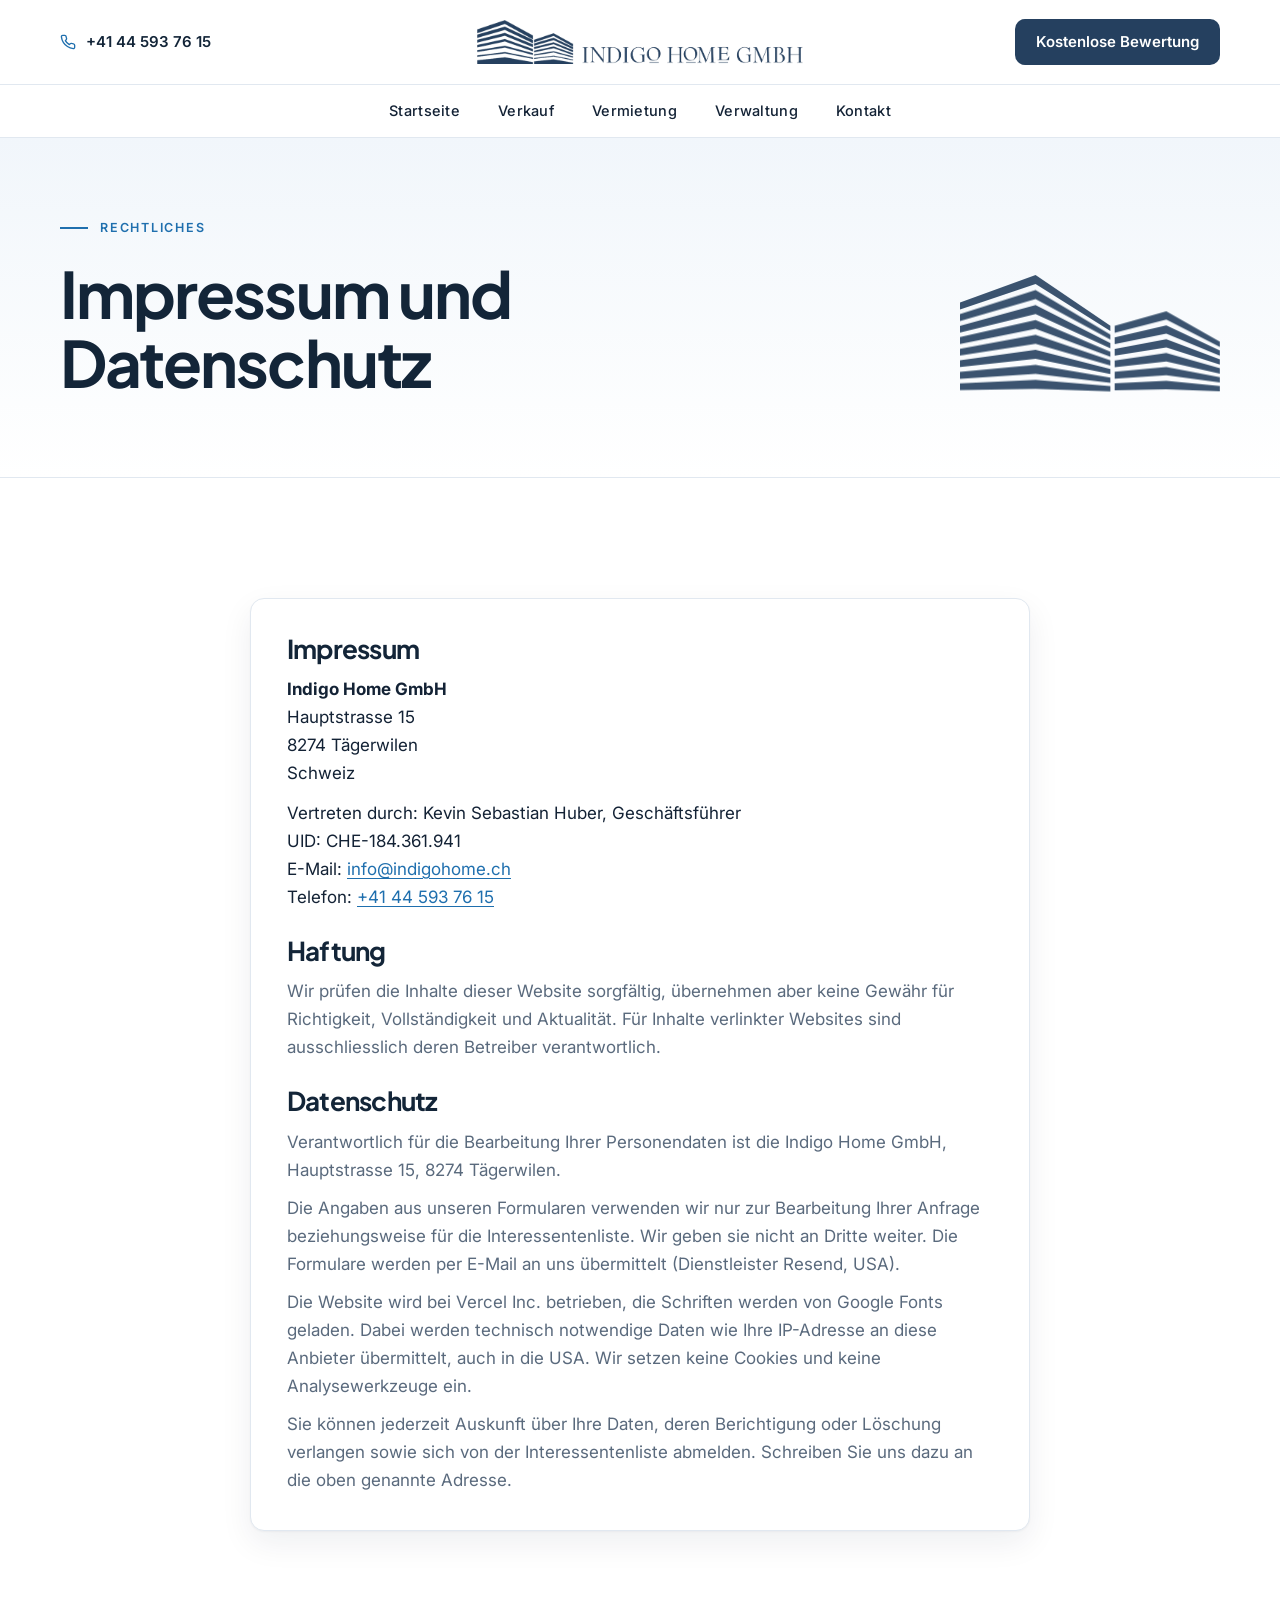
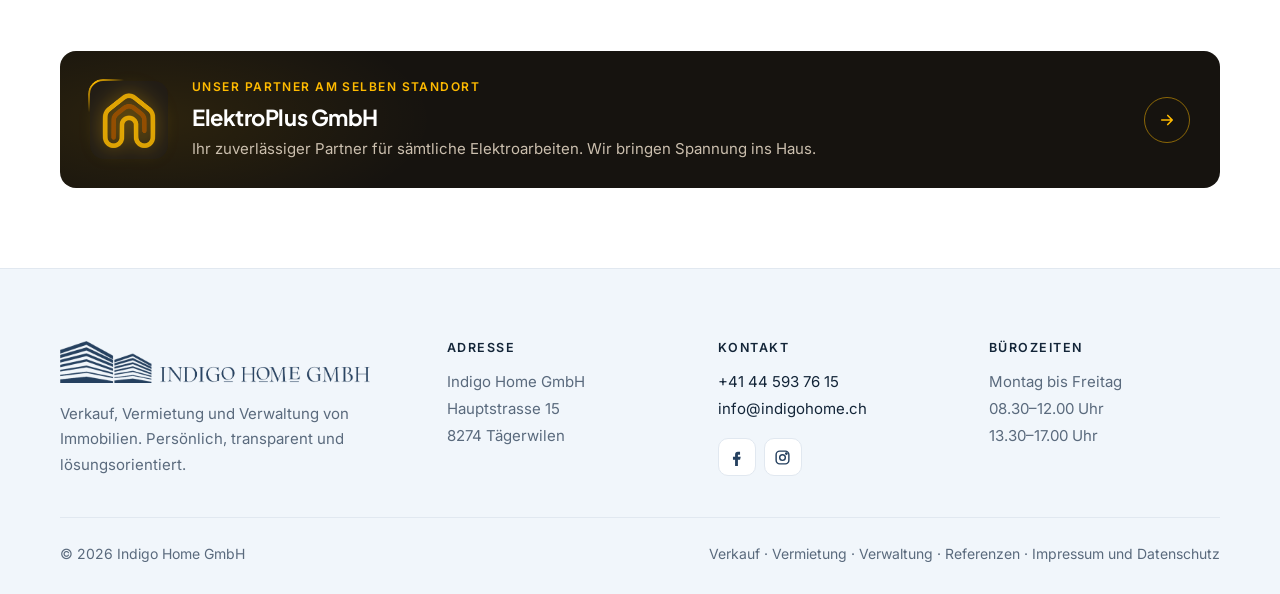
==== commit 526d4fad: "Partner-Verlinkung zu ElektroPlus mit animiertem Logo Co-Authored-By: Claude Opus 5.5 <noreply@anthr" ====
--- a/impressum.html
+++ b/impressum.html
@@ -135,6 +135,13 @@
     </div>
   </div></section>
 
+<section class="partner-sec" aria-label="Partnerunternehmen"><div class="wrap">
+  <a class="partner reveal" href="https://www.eplus-elektro.ch" target="_blank" rel="noopener">
+    <span class="plogo"><img src="img/partner-elektroplus.png" alt="" width="62" height="62"><i class="spark"></i></span>
+    <span class="ptxt"><small>Unser Partner am selben Standort</small><b>ElektroPlus GmbH</b><span>Ihr zuverlässiger Partner für sämtliche Elektroarbeiten. Wir bringen Spannung ins Haus.</span></span>
+    <span class="go"><svg width="18" height="18" viewBox="0 0 24 24" fill="none" stroke="currentColor" stroke-width="2.2" stroke-linecap="round" stroke-linejoin="round" aria-hidden="true"><path d="M5 12h14M13 6l6 6-6 6"/></svg></span>
+  </a>
+</div></section>
 </main>
 <footer>
   <div class="wrap">
--- a/styles.css
+++ b/styles.css
@@ -162,3 +162,30 @@
   .hin>*:nth-child(2){animation-delay:.08s}.hin>*:nth-child(3){animation-delay:.16s}.hin>*:nth-child(4){animation-delay:.24s}.hin>*:nth-child(5){animation-delay:.32s}
   @keyframes hin{from{opacity:0;transform:translateY(16px)}to{opacity:1;transform:none}}
 }
+
+@property --a{syntax:'<angle>';inherits:false;initial-value:0deg}
+/* Partner ElektroPlus: eigene Farben (Schwarz und Gold), damit klar ist, dass es eine andere Firma ist */
+.partner-sec{padding-block:0 80px}
+.partner{position:relative;overflow:hidden;display:flex;align-items:center;gap:24px;padding:26px 30px;border-radius:16px;background:#16130f;color:#e9e1d4;text-decoration:none;transition:box-shadow .3s}
+.partner::before{content:"";position:absolute;inset:0;background:radial-gradient(400px 160px at 8% 50%,rgba(255,187,0,.16),transparent 70%);opacity:.6;transition:opacity .4s}
+.partner:hover{color:#e9e1d4;box-shadow:0 22px 44px -20px rgba(22,19,15,.6)}
+.partner:hover::before{opacity:1}
+.partner>*{position:relative}
+.plogo{flex:none;position:relative;width:78px;height:78px;border-radius:14px;background:#221d16;display:grid;place-items:center}
+.plogo img{width:56px;height:56px}
+.ptxt{display:flex;flex-direction:column;gap:2px;min-width:0}
+.ptxt small{font-size:12px;font-weight:600;letter-spacing:.12em;text-transform:uppercase;color:#ffbb00}
+.ptxt b{font-family:var(--f-head);font-size:22px;color:#fff;letter-spacing:-.02em}
+.ptxt span{font-size:15px;color:#cbbfae}
+.partner .go{margin-left:auto;flex:none;width:46px;height:46px;border-radius:50%;border:1.5px solid rgba(255,187,0,.5);color:#ffbb00;display:grid;place-items:center;transition:background .3s,color .3s}
+.partner:hover .go{background:#ffbb00;color:#16130f}
+@media (max-width:620px){.partner{flex-wrap:wrap;padding:22px}.partner .go{display:none}}
+@media (prefers-reduced-motion:no-preference){
+  /* Logo leuchtet auf wie beim Einschalten, danach pulsiert es ruhig */
+  .partner.in .plogo img{animation:power 1.4s steps(1,end) .3s both,glow 3.2s ease-in-out 1.8s infinite}
+  @keyframes power{0%{opacity:.15;filter:grayscale(1)}20%{opacity:1;filter:none}28%{opacity:.25;filter:grayscale(1)}40%{opacity:1;filter:none}46%{opacity:.4}54%,100%{opacity:1;filter:drop-shadow(0 0 10px rgba(255,187,0,.6))}}
+  @keyframes glow{0%,100%{filter:drop-shadow(0 0 2px rgba(255,187,0,.25))}50%{filter:drop-shadow(0 0 12px rgba(255,187,0,.75))}}
+  .spark{position:absolute;inset:-2px;border-radius:15px;pointer-events:none;background:conic-gradient(from var(--a),transparent 0 78%,#ffbb00 88%,transparent 98%);-webkit-mask:linear-gradient(#000 0 0) content-box,linear-gradient(#000 0 0);-webkit-mask-composite:xor;mask-composite:exclude;padding:2px;opacity:0}
+  .partner.in .spark{opacity:1;animation:orbit 3.2s linear 1.8s infinite}
+  @keyframes orbit{to{--a:360deg}}
+}
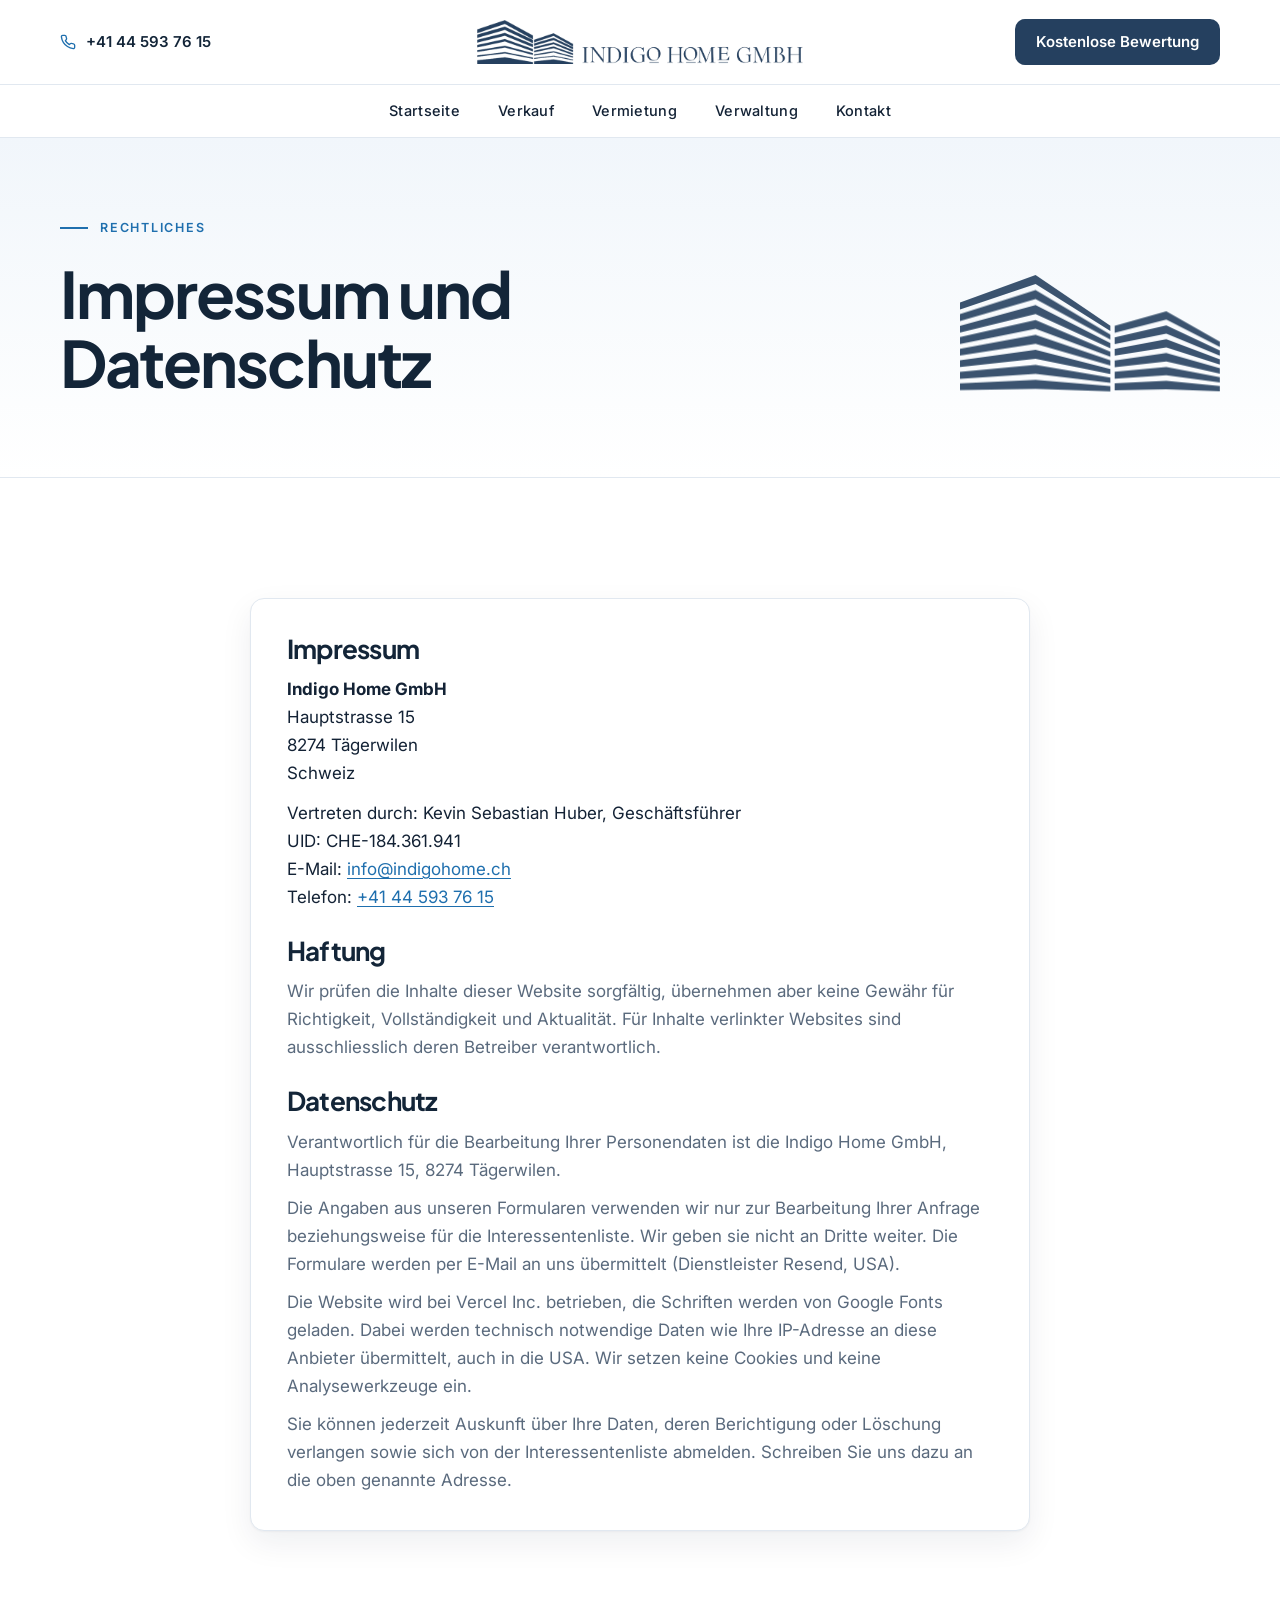
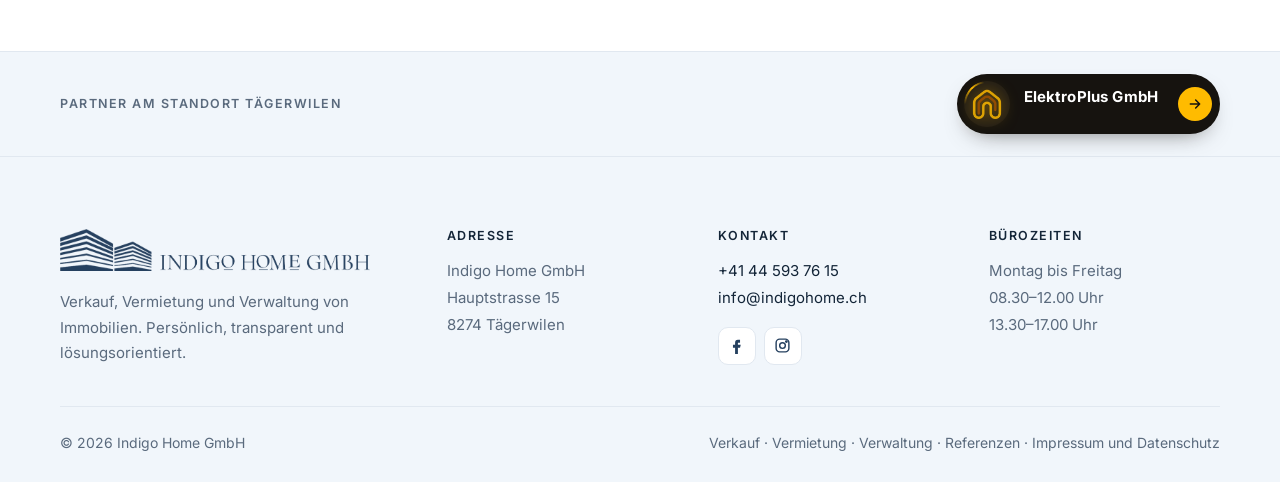
==== commit fb5383d8: "Partner-Link neu: dezente Leiste oben im Fuss mit animiertem Logo-Abzeichen Co-Authored-By: Claude O" ====
--- a/impressum.html
+++ b/impressum.html
@@ -135,15 +135,16 @@
     </div>
   </div></section>
 
-<section class="partner-sec" aria-label="Partnerunternehmen"><div class="wrap">
-  <a class="partner reveal" href="https://www.eplus-elektro.ch" target="_blank" rel="noopener">
-    <span class="plogo"><img src="img/partner-elektroplus.png" alt="" width="62" height="62"><i class="spark"></i></span>
-    <span class="ptxt"><small>Unser Partner am selben Standort</small><b>ElektroPlus GmbH</b><span>Ihr zuverlässiger Partner für sämtliche Elektroarbeiten. Wir bringen Spannung ins Haus.</span></span>
-    <span class="go"><svg width="18" height="18" viewBox="0 0 24 24" fill="none" stroke="currentColor" stroke-width="2.2" stroke-linecap="round" stroke-linejoin="round" aria-hidden="true"><path d="M5 12h14M13 6l6 6-6 6"/></svg></span>
-  </a>
-</div></section>
 </main>
 <footer>
+  <div class="pline"><div class="wrap">
+    <span class="plab">Partner am Standort Tägerwilen</span>
+    <a class="ppill" href="https://www.eplus-elektro.ch" target="_blank" rel="noopener" aria-label="ElektroPlus GmbH, Elektroarbeiten (öffnet neue Seite)">
+      <span class="plogo"><img src="img/partner-elektroplus.png" alt="" width="34" height="34"><i class="spark"></i></span>
+      <span class="pname"><b>ElektroPlus GmbH</b><small>Wir bringen Spannung ins Haus</small></span>
+      <span class="pgo"><svg width="18" height="18" viewBox="0 0 24 24" fill="none" stroke="currentColor" stroke-width="2.2" stroke-linecap="round" stroke-linejoin="round" aria-hidden="true"><path d="M5 12h14M13 6l6 6-6 6"/></svg></span>
+    </a>
+  </div></div>
   <div class="wrap">
     <div class="fbrand"><a class="brand" href="index.html" aria-label="Indigo Home GmbH"><img src="img/logo.png" alt="Indigo Home GmbH" width="311" height="42" loading="lazy"></a>
       <p>Verkauf, Vermietung und Verwaltung von Immobilien. Persönlich, transparent und lösungsorientiert.</p></div>
--- a/styles.css
+++ b/styles.css
@@ -164,28 +164,27 @@
 }
 
 @property --a{syntax:'<angle>';inherits:false;initial-value:0deg}
-/* Partner ElektroPlus: eigene Farben (Schwarz und Gold), damit klar ist, dass es eine andere Firma ist */
-.partner-sec{padding-block:0 80px}
-.partner{position:relative;overflow:hidden;display:flex;align-items:center;gap:24px;padding:26px 30px;border-radius:16px;background:#16130f;color:#e9e1d4;text-decoration:none;transition:box-shadow .3s}
-.partner::before{content:"";position:absolute;inset:0;background:radial-gradient(400px 160px at 8% 50%,rgba(255,187,0,.16),transparent 70%);opacity:.6;transition:opacity .4s}
-.partner:hover{color:#e9e1d4;box-shadow:0 22px 44px -20px rgba(22,19,15,.6)}
-.partner:hover::before{opacity:1}
-.partner>*{position:relative}
-.plogo{flex:none;position:relative;width:78px;height:78px;border-radius:14px;background:#221d16;display:grid;place-items:center}
-.plogo img{width:56px;height:56px}
-.ptxt{display:flex;flex-direction:column;gap:2px;min-width:0}
-.ptxt small{font-size:12px;font-weight:600;letter-spacing:.12em;text-transform:uppercase;color:#ffbb00}
-.ptxt b{font-family:var(--f-head);font-size:22px;color:#fff;letter-spacing:-.02em}
-.ptxt span{font-size:15px;color:#cbbfae}
-.partner .go{margin-left:auto;flex:none;width:46px;height:46px;border-radius:50%;border:1.5px solid rgba(255,187,0,.5);color:#ffbb00;display:grid;place-items:center;transition:background .3s,color .3s}
-.partner:hover .go{background:#ffbb00;color:#16130f}
-@media (max-width:620px){.partner{flex-wrap:wrap;padding:22px}.partner .go{display:none}}
+/* Partner-Leiste oben im Fuss: kompaktes Abzeichen in den Farben von ElektroPlus (Schwarz und Gold) */
+.pline{border-bottom:1px solid var(--line)}
+.pline .wrap{display:flex;flex-wrap:wrap;align-items:center;justify-content:space-between;gap:14px 24px;padding-block:22px}
+.plab{font-size:12.5px;font-weight:600;letter-spacing:.12em;text-transform:uppercase;color:var(--muted)}
+.ppill{display:inline-flex;align-items:center;gap:14px;padding:7px 8px 7px 7px;border-radius:999px;background:#16130f;color:#fff;text-decoration:none;box-shadow:0 10px 24px -14px rgba(22,19,15,.7);transition:box-shadow .3s}
+.ppill:hover{color:#fff;box-shadow:0 14px 30px -12px rgba(22,19,15,.75),0 0 0 3px rgba(255,187,0,.25)}
+.plogo{position:relative;flex:none;width:46px;height:46px;border-radius:50%;background:#221d16;display:grid;place-items:center}
+.plogo img{width:30px;height:30px}
+.pname{display:flex;flex-direction:column;line-height:1.2}
+.pname b{font-size:15px;font-weight:700;letter-spacing:.01em}
+.pname small{font-size:12.5px;color:#cbbfae;max-width:0;overflow:hidden;white-space:nowrap;opacity:0;transition:max-width .5s cubic-bezier(.22,1,.36,1),opacity .4s}
+.ppill:hover .pname small,.ppill:focus-visible .pname small{max-width:260px;opacity:1}
+.pgo{flex:none;width:34px;height:34px;border-radius:50%;background:#ffbb00;color:#16130f;display:grid;place-items:center;margin-left:6px}
+.pgo svg{width:16px;height:16px;transition:transform .3s}
+.ppill:hover .pgo svg{transform:translateX(2px) rotate(-45deg)}
+@media (hover:none){.pname small{max-width:260px;opacity:1}}
 @media (prefers-reduced-motion:no-preference){
-  /* Logo leuchtet auf wie beim Einschalten, danach pulsiert es ruhig */
-  .partner.in .plogo img{animation:power 1.4s steps(1,end) .3s both,glow 3.2s ease-in-out 1.8s infinite}
-  @keyframes power{0%{opacity:.15;filter:grayscale(1)}20%{opacity:1;filter:none}28%{opacity:.25;filter:grayscale(1)}40%{opacity:1;filter:none}46%{opacity:.4}54%,100%{opacity:1;filter:drop-shadow(0 0 10px rgba(255,187,0,.6))}}
-  @keyframes glow{0%,100%{filter:drop-shadow(0 0 2px rgba(255,187,0,.25))}50%{filter:drop-shadow(0 0 12px rgba(255,187,0,.75))}}
-  .spark{position:absolute;inset:-2px;border-radius:15px;pointer-events:none;background:conic-gradient(from var(--a),transparent 0 78%,#ffbb00 88%,transparent 98%);-webkit-mask:linear-gradient(#000 0 0) content-box,linear-gradient(#000 0 0);-webkit-mask-composite:xor;mask-composite:exclude;padding:2px;opacity:0}
-  .partner.in .spark{opacity:1;animation:orbit 3.2s linear 1.8s infinite}
+  /* Logo leuchtet auf wie beim Einschalten, danach glüht es ruhig, ein Lichtpunkt läuft im Kreis */
+  .ppill .plogo img{animation:power 1.4s steps(1,end) .4s both,glow 3.2s ease-in-out 1.8s infinite}
+  @keyframes power{0%{opacity:.15;filter:grayscale(1)}20%{opacity:1;filter:none}28%{opacity:.25;filter:grayscale(1)}40%{opacity:1;filter:none}46%{opacity:.4}54%,100%{opacity:1;filter:drop-shadow(0 0 8px rgba(255,187,0,.6))}}
+  @keyframes glow{0%,100%{filter:drop-shadow(0 0 2px rgba(255,187,0,.25))}50%{filter:drop-shadow(0 0 9px rgba(255,187,0,.75))}}
+  .spark{position:absolute;inset:0;border-radius:50%;pointer-events:none;padding:2px;background:conic-gradient(from var(--a),transparent 0 75%,#ffbb00 88%,transparent 98%);-webkit-mask:linear-gradient(#000 0 0) content-box,linear-gradient(#000 0 0);-webkit-mask-composite:xor;mask-composite:exclude;animation:orbit 2.8s linear 1.8s infinite}
   @keyframes orbit{to{--a:360deg}}
 }
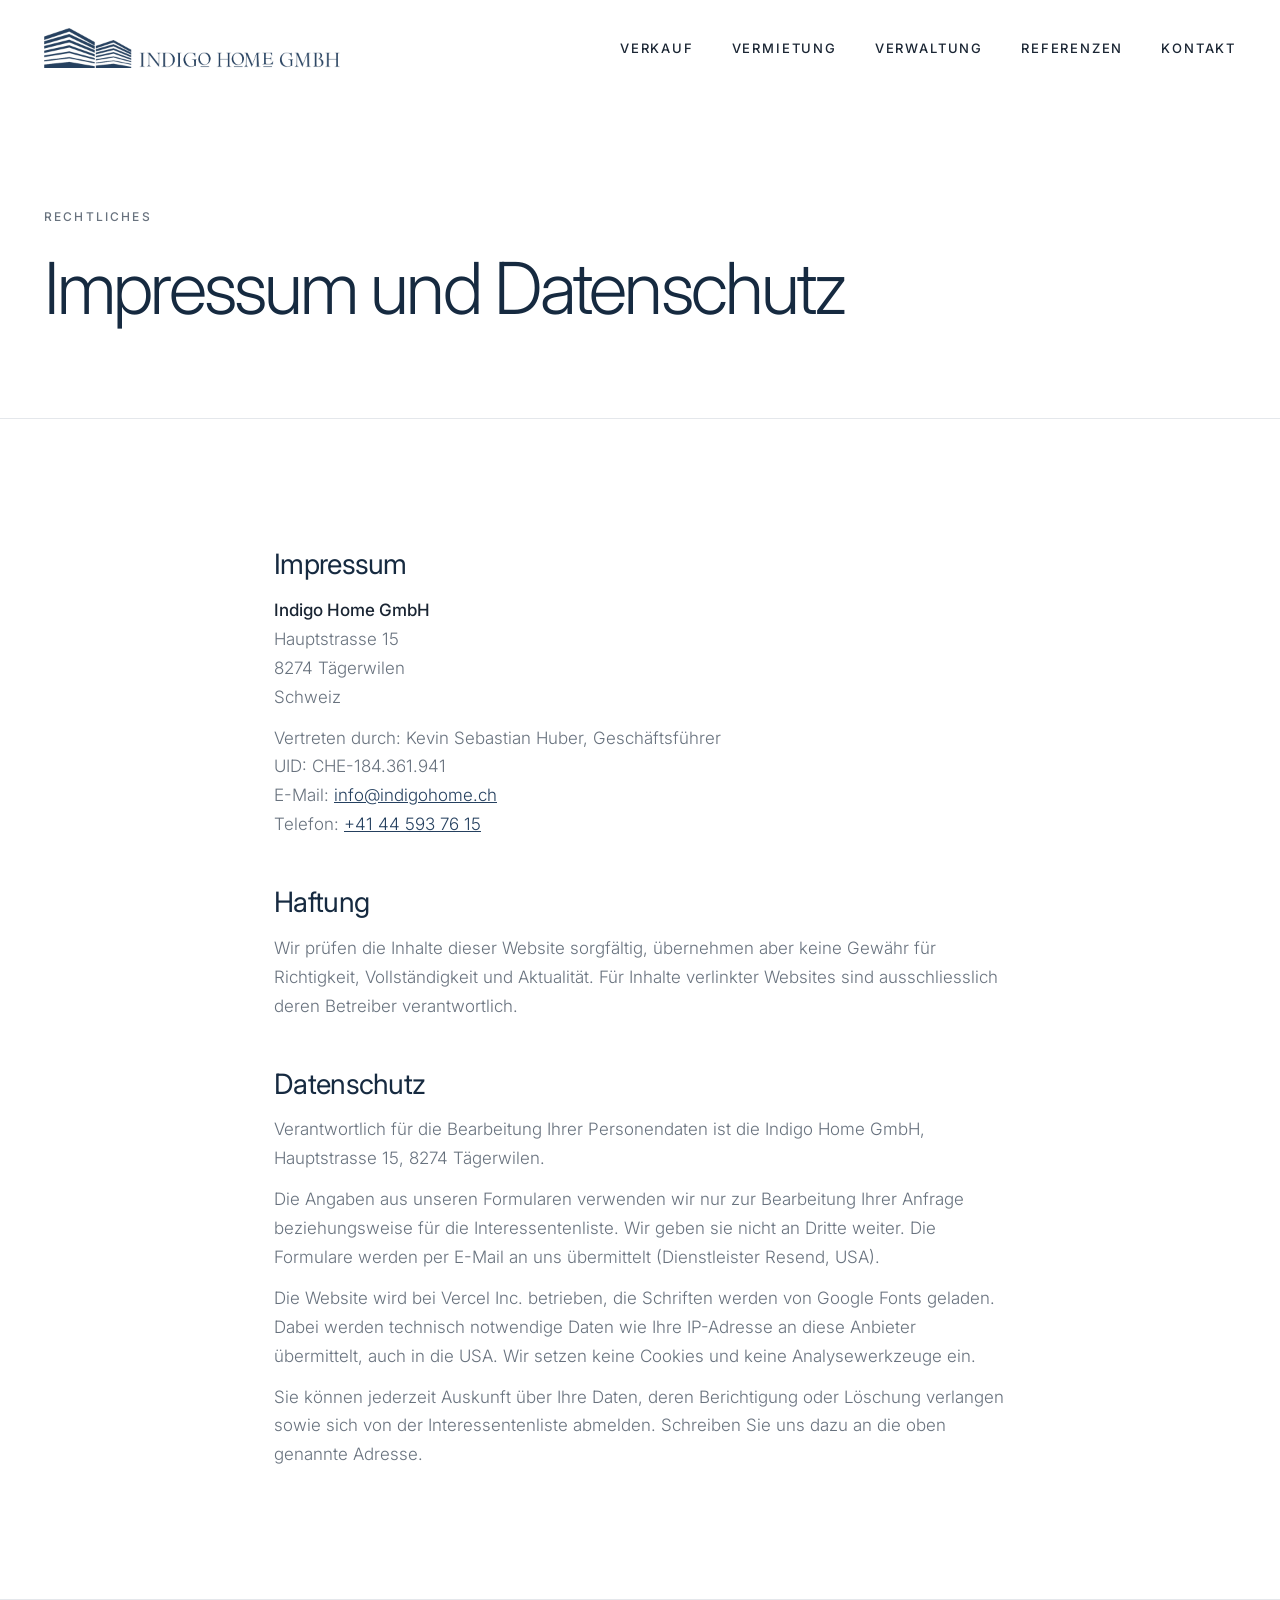
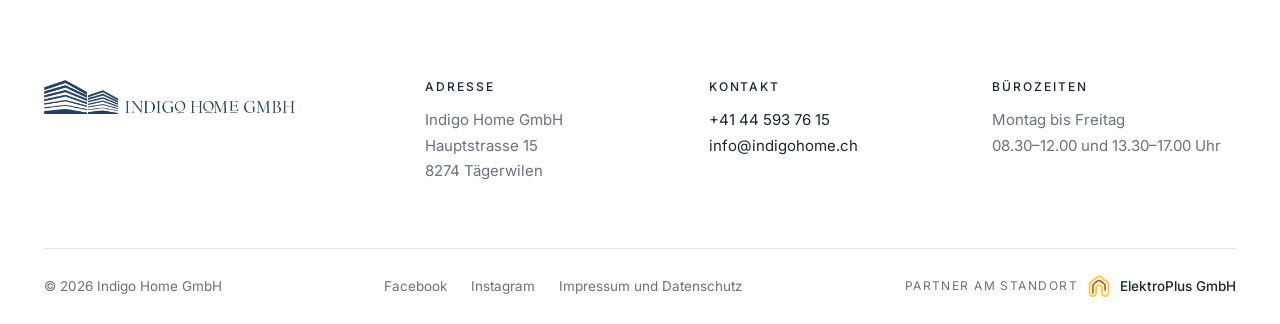
==== commit d8407ab1: "Neues minimales Design: viel Weiss, feine Linien, ruhige Schrift, «Verkauft. Vermietet. Verwaltet.» " ====
--- a/impressum.html
+++ b/impressum.html
@@ -10,149 +10,47 @@
 <link rel="apple-touch-icon" href="img/apple-touch-icon.png">
 <link rel="preconnect" href="https://fonts.googleapis.com">
 <link rel="preconnect" href="https://fonts.gstatic.com" crossorigin>
-<link rel="stylesheet" href="https://fonts.googleapis.com/css2?family=Plus+Jakarta+Sans:wght@500;600;700;800&family=Inter:wght@400;500;600;700&display=swap">
-<link rel="stylesheet" href="styles.css"><style>
-.ptrack{display:none}
-.process{list-style:none;margin:0;padding:0;display:grid;grid-template-columns:repeat(4,minmax(0,1fr));gap:18px}
-.process li{position:relative;display:flex;flex-direction:column;gap:10px;padding:30px;background:#fff;border:1px solid var(--line);border-radius:var(--r);box-shadow:var(--shadow);overflow:hidden;transition:transform .45s var(--spring),box-shadow .3s,border-color .3s}
-.process li::after{content:"";position:absolute;left:30px;top:0;height:3px;width:36px;background:var(--navy)}
-.process li:hover{border-color:#c6d5e5}
-
-.process .pn{font-family:var(--f-head);font-weight:700;font-size:15px;color:var(--sky-d);letter-spacing:.04em}
-
-.process h3{font-size:21px;letter-spacing:-.02em}
-.process p{color:var(--muted);font-size:16px}
-@media (max-width:1060px){.process{grid-template-columns:repeat(2,minmax(0,1fr))}}
-@media (max-width:620px){.process{grid-template-columns:minmax(0,1fr)}}
-.svcs{display:grid;grid-template-columns:1.3fr 1fr;grid-template-rows:auto auto;gap:18px}
-.svc{position:relative;overflow:hidden;display:flex;flex-direction:column;gap:14px;padding:36px;border-radius:28px;background:#fff;border:1px solid var(--line);text-decoration:none;color:inherit;transition:transform .45s var(--spring),box-shadow .3s}
-.svc:hover{transform:translateY(-6px);box-shadow:0 28px 56px -22px rgba(19,34,53,.3);color:inherit}
-.svc h3{font-size:32px}
-.svc p{color:var(--muted);max-width:30em}
-.svc .sic{width:58px;height:58px;border-radius:18px;background:var(--ice-2);color:var(--navy);display:grid;place-items:center;transition:transform .5s var(--spring),background .3s}
-
-.svc .more{margin-top:auto;display:inline-flex;align-items:center;gap:8px;font-weight:600;color:var(--navy)}
-.svc .more svg{transition:transform .35s var(--spring)}
-.svc:hover .more svg{transform:translateX(5px)}
-.svc.feat{grid-row:span 2;background:var(--navy);border-color:var(--navy);color:#fff;padding-bottom:200px}
-.svc.feat h3{color:#fff;font-size:44px}.svc.feat p{color:#c9d5e3}.svc.feat .more{color:#fff}
-.svc.feat .checks{color:#e5ecf4}
-.svc.feat .checks li::before{background-color:rgba(255,255,255,.12);background-image:url("data:image/svg+xml,%3Csvg xmlns='http://www.w3.org/2000/svg' viewBox='0 0 24 24' fill='none' stroke='%234aa3e0' stroke-width='3' stroke-linecap='round' stroke-linejoin='round'%3E%3Cpath d='M6 12.5l4 4 8-9'/%3E%3C/svg%3E")}
-.svc.feat .bld{position:absolute;right:-30px;bottom:-14px;width:min(78%,360px);color:rgba(255,255,255,.1);transition:transform .8s var(--ease),color .5s}
-.svc.feat:hover .bld{transform:translate(-14px,-6px);color:rgba(74,163,224,.28)}
-.svc .tag{align-self:flex-start;font-size:12.5px;font-weight:600;padding:6px 12px;border-radius:8px;background:rgba(255,255,255,.12);color:#fff}
-@media (max-width:900px){.svcs{grid-template-columns:minmax(0,1fr)}.svc.feat{grid-row:auto;padding-bottom:170px}}
-.refs{display:grid;grid-template-columns:repeat(3,minmax(0,1fr));gap:16px}
-.ref{display:flex;flex-direction:column;gap:6px;padding:26px;background:#fff;border:1px solid var(--line);border-radius:var(--r);transition:box-shadow .3s,border-color .3s;transform-style:preserve-3d}
-.ref:hover{box-shadow:0 24px 48px -20px rgba(19,34,53,.28);border-color:#cfdeec}
-.ref .rtop{display:flex;justify-content:space-between;align-items:center;margin-bottom:16px}
-.ref .ric{width:50px;height:50px;border-radius:12px;background:var(--ice-2);color:var(--navy);display:grid;place-items:center;transition:transform .5s var(--spring)}
-
-.ref .kt{font-family:var(--f-head);font-weight:800;font-size:13px;letter-spacing:.06em;padding:6px 10px;border-radius:10px;border:1.5px solid var(--line);color:var(--navy)}
-.ref h3{font-size:24px;letter-spacing:-.025em}
-.ref p{color:var(--muted);font-size:15.5px}
-.ref .kn{margin-top:8px;font-size:13px;font-weight:600;color:var(--sky-d)}
-@media (max-width:980px){.refs{grid-template-columns:repeat(2,minmax(0,1fr))}}
-@media (max-width:620px){.refs{grid-template-columns:minmax(0,1fr)}}
-.valband{background:var(--navy);color:#fff;border-radius:20px;padding:64px;display:grid;grid-template-columns:minmax(0,1fr) minmax(0,1.15fr);gap:48px;align-items:start;position:relative;overflow:hidden}
-.valband>.bld{position:absolute;left:-30px;bottom:-12px;width:min(46%,440px);color:rgba(255,255,255,.07)}
-.valband>*{position:relative}
-.valband>.bld{position:absolute}
-.valband h2{color:#fff;font-size:clamp(34px,4.2vw,56px)}
-
-.valband .eyebrow{color:#a9c6e4}
-.valband p.l{color:#c9d5e3;font-size:18px;margin-top:18px}
-.valband .checks{margin-top:26px;color:#e5ecf4}
-.valband .checks li::before{background-color:rgba(255,255,255,.12);background-image:url("data:image/svg+xml,%3Csvg xmlns='http://www.w3.org/2000/svg' viewBox='0 0 24 24' fill='none' stroke='%234aa3e0' stroke-width='3' stroke-linecap='round' stroke-linejoin='round'%3E%3Cpath d='M6 12.5l4 4 8-9'/%3E%3C/svg%3E")}
-.fcard{padding:34px;color:var(--ink);border-radius:14px}
-.ftitle{font-size:26px;letter-spacing:-.025em}
-@media (max-width:960px){.valband{grid-template-columns:minmax(0,1fr);padding:40px 22px;border-radius:28px}}
-@media (max-width:520px){.fcard{padding:22px}}
-.split{display:grid;grid-template-columns:minmax(0,1fr) minmax(0,1fr);gap:56px;align-items:start}
-.split h2{font-size:clamp(32px,4vw,50px)!important}
-@media (max-width:900px){.split{grid-template-columns:minmax(0,1fr);gap:32px}}
-.cols3{display:grid;grid-template-columns:repeat(3,minmax(0,1fr));gap:18px}
-.cols3 .card{padding:32px;transition:transform .45s var(--spring),box-shadow .3s}
-
-.cols3 h3{font-size:24px;margin-bottom:18px}
-@media (max-width:900px){.cols3{grid-template-columns:minmax(0,1fr)}}
-.cta{position:relative;overflow:hidden;background:var(--ice);border:1px solid var(--line);border-radius:18px;padding:56px;display:flex;flex-wrap:wrap;align-items:center;justify-content:space-between;gap:24px}
-
-.cta>*{position:relative}
-.cta h2{font-size:clamp(30px,3.4vw,44px);max-width:16em}
-.cta p{color:var(--muted);margin-top:10px;max-width:36em}
-@media (max-width:520px){.cta{padding:32px 24px}}
-.duo{display:grid;grid-template-columns:repeat(2,minmax(0,1fr));gap:18px}
-.mini{display:flex;align-items:center;gap:20px;padding:26px 28px;background:#fff;border:1px solid var(--line);border-radius:var(--r);text-decoration:none;color:inherit;transition:transform .45s var(--spring),box-shadow .3s}
-.mini:hover{border-color:#c6d5e5;box-shadow:0 22px 44px -20px rgba(19,34,53,.28);color:inherit}
-.mini .sic{flex:none;width:54px;height:54px;border-radius:16px;background:var(--ice-2);color:var(--navy);display:grid;place-items:center;transition:transform .5s var(--spring),background .3s}
-
-.mini h3{font-size:22px}.mini p{color:var(--muted);font-size:15.5px;margin-top:4px}
-.mini .go{margin-left:auto;flex:none;width:42px;height:42px;border-radius:50%;border:1.5px solid var(--line);display:grid;place-items:center;color:var(--navy);transition:background .3s,color .3s,transform .35s var(--spring)}
-.mini:hover .go{background:var(--navy);color:#fff}
-@media (max-width:760px){.duo{grid-template-columns:minmax(0,1fr)}.mini{padding:20px}}
-.process-cta{margin-top:32px;display:flex;flex-wrap:wrap;gap:12px}
-.info{display:flex;flex-direction:column;gap:22px}
-.info .it{display:flex;gap:16px;align-items:flex-start}
-.info .ic{flex:none;width:50px;height:50px;border-radius:16px;background:var(--ice-2);color:var(--navy);display:grid;place-items:center;transition:transform .5s var(--spring)}
-
-.info small{display:block;font-size:12.5px;font-weight:600;letter-spacing:.1em;text-transform:uppercase;color:var(--muted)}
-.info a,.info address,.info span.v{font-style:normal;font-size:18px;color:var(--ink);text-decoration:none;font-weight:500}
-.info a:hover{color:var(--sky-d)}
-</style>
+<link rel="stylesheet" href="https://fonts.googleapis.com/css2?family=Inter:wght@300;400;500;600&display=swap">
+<link rel="stylesheet" href="styles.css">
 </head>
 <body>
 <header class="top">
-  <div class="wrap row1">
-    <a class="tel" data-phone-btn href="#"><svg width="16" height="16" viewBox="0 0 24 24" fill="none" stroke="currentColor" stroke-width="2" stroke-linecap="round" stroke-linejoin="round" aria-hidden="true"><path d="M22 16.9v3a2 2 0 0 1-2.2 2 19.8 19.8 0 0 1-8.6-3.1 19.5 19.5 0 0 1-6-6A19.8 19.8 0 0 1 2.1 4.2 2 2 0 0 1 4.1 2h3a2 2 0 0 1 2 1.7c.1 1 .4 1.9.7 2.8a2 2 0 0 1-.5 2.1L8 9.9a16 16 0 0 0 6 6l1.3-1.3a2 2 0 0 1 2.1-.4c.9.3 1.8.6 2.8.7a2 2 0 0 1 1.7 2z"/></svg><span data-phone></span></a>
-    <a class="brand" href="index.html" aria-label="Indigo Home GmbH, zur Startseite"><img src="img/logo.png" alt="Indigo Home GmbH" width="311" height="42"></a>
-    <a class="btn brass hcta" href="index.html#bewertung">Kostenlose Bewertung</a>
-    <button class="menu" id="menuBtn" type="button" aria-label="Menü öffnen" aria-expanded="false" aria-controls="nav"><svg width="22" height="22" viewBox="0 0 24 24" fill="none" stroke="currentColor" stroke-width="2" stroke-linecap="round" aria-hidden="true"><path d="M4 8h16M4 16h16"/></svg></button>
+  <div class="wrap">
+    <a class="brand" href="index.html" aria-label="Indigo Home GmbH, zur Startseite"><img src="img/logo.png" alt="Indigo Home GmbH" width="296" height="40"></a>
+    <button class="menu" id="menuBtn" type="button" aria-label="Menü öffnen" aria-expanded="false" aria-controls="nav"><span></span><span></span></button>
+    <nav class="nav" id="nav" aria-label="Hauptnavigation"><a href="verkauf.html">Verkauf</a><a href="vermietung.html">Vermietung</a><a href="verwaltung.html">Verwaltung</a><a href="referenzen.html">Referenzen</a><a href="kontakt.html">Kontakt</a></nav>
   </div>
-  <nav class="nav" id="nav" aria-label="Hauptnavigation"><div class="wrap">
-      <a href="index.html">Startseite</a>
-      <a href="verkauf.html">Verkauf</a>
-      <a href="vermietung.html">Vermietung</a>
-      <a href="verwaltung.html">Verwaltung</a>
-      <a href="kontakt.html">Kontakt</a>
-      <a class="btn brass mcta" href="index.html#bewertung">Kostenlose Bewertung</a>
-  </div></nav>
 </header>
 <main>
-  <section class="subhero"><div class="wrap"><div class="txt hin"><span class="eyebrow">Rechtliches</span><h1>Impressum und Datenschutz</h1></div><svg class="bld anim" viewBox="0 0 358 168" aria-hidden="true" style="--d:200ms"><polygon style="--i:7" points="0.0,38.0 104.0,0.0 207.0,70.0 207.0,77.1 104.0,12.4 0.0,47.5"/><polygon style="--i:6" points="0.0,53.9 104.0,20.6 207.0,81.9 207.0,89.0 104.0,33.0 0.0,63.4"/><polygon style="--i:5" points="0.0,69.8 104.0,41.2 207.0,93.8 207.0,100.9 104.0,53.6 0.0,79.3"/><polygon style="--i:4" points="0.0,85.6 104.0,61.9 207.0,105.6 207.0,112.8 104.0,74.2 0.0,95.2"/><polygon style="--i:3" points="0.0,101.5 104.0,82.5 207.0,117.5 207.0,124.6 104.0,94.9 0.0,111.0"/><polygon style="--i:2" points="0.0,117.4 104.0,103.1 207.0,129.4 207.0,136.5 104.0,115.5 0.0,126.9"/><polygon style="--i:1" points="0.0,133.2 104.0,123.8 207.0,141.2 207.0,148.4 104.0,136.1 0.0,142.8"/><polygon style="--i:0" points="0.0,149.1 104.0,144.4 207.0,153.1 207.0,160.2 104.0,156.8 0.0,158.6"/><polygon style="--i:9" points="213.0,70.0 284.0,50.0 358.0,92.0 358.0,99.3 284.0,61.5 213.0,79.5"/><polygon style="--i:8" points="213.0,85.8 284.0,69.2 358.0,104.2 358.0,111.5 284.0,80.7 213.0,95.3"/><polygon style="--i:7" points="213.0,101.7 284.0,88.3 358.0,116.3 358.0,123.6 284.0,99.8 213.0,111.2"/><polygon style="--i:6" points="213.0,117.5 284.0,107.5 358.0,128.5 358.0,135.8 284.0,119.0 213.0,127.0"/><polygon style="--i:5" points="213.0,133.3 284.0,126.7 358.0,140.7 358.0,148.0 284.0,138.2 213.0,142.8"/><polygon style="--i:4" points="213.0,149.2 284.0,145.8 358.0,152.8 358.0,160.1 284.0,157.3 213.0,158.7"/></svg></div></section>
+  <section class="phead"><div class="wrap hin"><span class="label">Rechtliches</span><h1>Impressum und Datenschutz</h1></div></section>
 
-  <section class="block"><div class="wrap" style="max-width:820px">
-    <div class="card" style="padding:36px;display:flex;flex-direction:column;gap:26px">
-      <div><h2 style="font-size:26px;margin-bottom:12px">Impressum</h2>
-        <p><b>Indigo Home GmbH</b><br>Hauptstrasse 15<br>8274 Tägerwilen<br>Schweiz</p>
-        <p style="margin-top:12px">Vertreten durch: Kevin Sebastian Huber, Geschäftsführer<br>UID: CHE-184.361.941<br>E-Mail: <a data-email href="#"></a><br>Telefon: <a data-phone href="#"></a></p></div>
-      <div><h2 style="font-size:26px;margin-bottom:12px">Haftung</h2><p style="color:var(--muted)">Wir prüfen die Inhalte dieser Website sorgfältig, übernehmen aber keine Gewähr für Richtigkeit, Vollständigkeit und Aktualität. Für Inhalte verlinkter Websites sind ausschliesslich deren Betreiber verantwortlich.</p></div>
-      <div><h2 style="font-size:26px;margin-bottom:12px">Datenschutz</h2>
-        <p style="color:var(--muted)">Verantwortlich für die Bearbeitung Ihrer Personendaten ist die Indigo Home GmbH, Hauptstrasse 15, 8274 Tägerwilen.</p>
-        <p style="color:var(--muted);margin-top:10px">Die Angaben aus unseren Formularen verwenden wir nur zur Bearbeitung Ihrer Anfrage beziehungsweise für die Interessentenliste. Wir geben sie nicht an Dritte weiter. Die Formulare werden per E-Mail an uns übermittelt (Dienstleister Resend, USA).</p>
-        <p style="color:var(--muted);margin-top:10px">Die Website wird bei Vercel Inc. betrieben, die Schriften werden von Google Fonts geladen. Dabei werden technisch notwendige Daten wie Ihre IP-Adresse an diese Anbieter übermittelt, auch in die USA. Wir setzen keine Cookies und keine Analysewerkzeuge ein.</p>
-        <p style="color:var(--muted);margin-top:10px">Sie können jederzeit Auskunft über Ihre Daten, deren Berichtigung oder Löschung verlangen sowie sich von der Interessentenliste abmelden. Schreiben Sie uns dazu an die oben genannte Adresse.</p></div>
-    </div>
+  <section class="sec"><div class="wrap prose">
+    <h2>Impressum</h2>
+    <p><b>Indigo Home GmbH</b><br>Hauptstrasse 15<br>8274 Tägerwilen<br>Schweiz</p>
+    <p>Vertreten durch: Kevin Sebastian Huber, Geschäftsführer<br>UID: CHE-184.361.941<br>E-Mail: <a data-email href="#"></a><br>Telefon: <a data-phone href="#"></a></p>
+    <h2>Haftung</h2>
+    <p>Wir prüfen die Inhalte dieser Website sorgfältig, übernehmen aber keine Gewähr für Richtigkeit, Vollständigkeit und Aktualität. Für Inhalte verlinkter Websites sind ausschliesslich deren Betreiber verantwortlich.</p>
+    <h2>Datenschutz</h2>
+    <p>Verantwortlich für die Bearbeitung Ihrer Personendaten ist die Indigo Home GmbH, Hauptstrasse 15, 8274 Tägerwilen.</p>
+    <p>Die Angaben aus unseren Formularen verwenden wir nur zur Bearbeitung Ihrer Anfrage beziehungsweise für die Interessentenliste. Wir geben sie nicht an Dritte weiter. Die Formulare werden per E-Mail an uns übermittelt (Dienstleister Resend, USA).</p>
+    <p>Die Website wird bei Vercel Inc. betrieben, die Schriften werden von Google Fonts geladen. Dabei werden technisch notwendige Daten wie Ihre IP-Adresse an diese Anbieter übermittelt, auch in die USA. Wir setzen keine Cookies und keine Analysewerkzeuge ein.</p>
+    <p>Sie können jederzeit Auskunft über Ihre Daten, deren Berichtigung oder Löschung verlangen sowie sich von der Interessentenliste abmelden. Schreiben Sie uns dazu an die oben genannte Adresse.</p>
   </div></section>
 
 </main>
 <footer>
-  <div class="pline"><div class="wrap">
-    <span class="plab">Partner am Standort Tägerwilen</span>
-    <a class="ppill" href="https://www.eplus-elektro.ch" target="_blank" rel="noopener" aria-label="ElektroPlus GmbH, Elektroarbeiten (öffnet neue Seite)">
-      <span class="plogo"><img src="img/partner-elektroplus.png" alt="" width="34" height="34"><i class="spark"></i></span>
-      <span class="pname"><b>ElektroPlus GmbH</b><small>Wir bringen Spannung ins Haus</small></span>
-      <span class="pgo"><svg width="18" height="18" viewBox="0 0 24 24" fill="none" stroke="currentColor" stroke-width="2.2" stroke-linecap="round" stroke-linejoin="round" aria-hidden="true"><path d="M5 12h14M13 6l6 6-6 6"/></svg></span>
-    </a>
-  </div></div>
   <div class="wrap">
-    <div class="fbrand"><a class="brand" href="index.html" aria-label="Indigo Home GmbH"><img src="img/logo.png" alt="Indigo Home GmbH" width="311" height="42" loading="lazy"></a>
-      <p>Verkauf, Vermietung und Verwaltung von Immobilien. Persönlich, transparent und lösungsorientiert.</p></div>
-    <div><h3>Adresse</h3><address>Indigo Home GmbH<br>Hauptstrasse 15<br>8274 Tägerwilen</address></div>
-    <div><h3>Kontakt</h3><p><a data-phone href="#"></a><br><a data-email href="#"></a></p>
-      <div class="social"><a href="https://www.facebook.com/Indigo-Home-GmbH-Immobilien-112406141284418/" target="_blank" rel="noopener" aria-label="Facebook"><svg width="17" height="17" viewBox="0 0 24 24" fill="currentColor" aria-hidden="true"><path d="M14 8h3V4h-3c-2.8 0-4 1.7-4 4.3V11H7v4h3v9h4v-9h3l1-4h-4V8.6c0-.4.3-.6.6-.6z"/></svg></a><a href="https://www.instagram.com/indigohomegmbh/" target="_blank" rel="noopener" aria-label="Instagram"><svg width="17" height="17" viewBox="0 0 24 24" fill="none" stroke="currentColor" stroke-width="2" aria-hidden="true"><rect x="3" y="3" width="18" height="18" rx="5"/><circle cx="12" cy="12" r="4"/><circle cx="17.5" cy="6.5" r="1" fill="currentColor"/></svg></a></div></div>
-    <div><h3>Bürozeiten</h3><p>Montag bis Freitag<br>08.30–12.00 Uhr<br>13.30–17.00 Uhr</p></div>
-    <div class="legal"><span>© <span id="yr">2026</span> Indigo Home GmbH</span><span><a href="verkauf.html">Verkauf</a> · <a href="vermietung.html">Vermietung</a> · <a href="verwaltung.html">Verwaltung</a> · <a href="referenzen.html">Referenzen</a> · <a href="impressum.html">Impressum und Datenschutz</a></span></div>
+    <div class="fcols">
+      <div><img src="img/logo.png" alt="Indigo Home GmbH" width="252" height="34" loading="lazy"></div>
+      <div><h3>Adresse</h3><address>Indigo Home GmbH<br>Hauptstrasse 15<br>8274 Tägerwilen</address></div>
+      <div><h3>Kontakt</h3><p><a data-phone href="#"></a><br><a data-email href="#"></a></p></div>
+      <div><h3>Bürozeiten</h3><p>Montag bis Freitag<br>08.30–12.00 und 13.30–17.00 Uhr</p></div>
+    </div>
+    <div class="fbot">
+      <span>© <span id="yr">2026</span> Indigo Home GmbH</span>
+      <span class="flinks"><a href="https://www.facebook.com/Indigo-Home-GmbH-Immobilien-112406141284418/" target="_blank" rel="noopener">Facebook</a><a href="https://www.instagram.com/indigohomegmbh/" target="_blank" rel="noopener">Instagram</a><a href="impressum.html">Impressum und Datenschutz</a></span>
+      <a class="partner" href="https://www.eplus-elektro.ch" target="_blank" rel="noopener"><span>Partner am Standort</span><img src="img/partner-elektroplus.png" alt="" width="22" height="22"><b>ElektroPlus GmbH</b></a>
+    </div>
   </div>
 </footer>
 <script src="site.js"></script>
--- a/styles.css
+++ b/styles.css
@@ -1,190 +1,180 @@
-/* Indigo Home GmbH · Design 3: klar, ruhig und seriös. Navy aus dem Logo, Blau als zurückhaltender Akzent. */
+/* Indigo Home GmbH · Design 4: minimal, ruhig und seriös. Viel Weiss, feine Linien, Navy aus dem Logo. */
 :root{
-  --navy:#25405f; --navy-2:#2f5682; --navy-3:#132538;
-  --sky:#4aa3e0; --sky-d:#1f6fae; --sky-soft:#dcecf9;
-  --ice:#f1f6fb; --ice-2:#e6eff8;
-  --sun:#ffc94d;
-  --ink:#132235; --muted:#5a6a7d; --line:#e1e8f0; --white:#fff;
-  /* Namen aus der ersten Version, damit alte Verweise weiter passen */
-  --indigo:var(--navy); --indigo-2:var(--navy-2); --indigo-3:var(--navy-3); --indigo-soft:var(--ice-2);
-  --brass:var(--sky); --brass-2:var(--sky-d); --brass-soft:var(--ice-2); --paper:#fff;
-  --r:14px;
-  --f-head:"Plus Jakarta Sans","Inter","Helvetica Neue",Arial,sans-serif;
-  --f-acc:"Instrument Serif",Georgia,serif;
+  --navy:#25405f; --navy-d:#162a40; --ink:#1a2533; --muted:#68727e; --line:#e4e7eb; --soft:#f6f7f8; --white:#fff;
   --f:"Inter","Helvetica Neue",Arial,sans-serif;
-  --shadow:0 1px 2px rgba(19,34,53,.04),0 12px 32px rgba(19,34,53,.07);
   --ease:cubic-bezier(.22,1,.36,1);
-  --spring:cubic-bezier(.34,1.56,.64,1);
 }
 *{box-sizing:border-box}
-html{-webkit-text-size-adjust:100%;scroll-padding-top:96px}
+html{-webkit-text-size-adjust:100%;scroll-padding-top:90px}
 @media (prefers-reduced-motion:no-preference){html{scroll-behavior:smooth}}
-body{margin:0;background:#fff;color:var(--ink);font-family:var(--f);font-size:17px;line-height:1.65;overflow-x:clip}
+body{margin:0;background:#fff;color:var(--ink);font-family:var(--f);font-size:17px;line-height:1.7;font-weight:400;overflow-x:clip}
 img{max-width:100%;display:block}
-a{color:var(--sky-d);text-underline-offset:3px}
-a:hover{color:var(--navy)}
-:focus-visible{outline:3px solid var(--sky);outline-offset:3px;border-radius:8px}
-h1,h2,h3{margin:0;font-family:var(--f-head);font-weight:700;line-height:1.08;letter-spacing:-.03em;text-wrap:balance;color:var(--navy-3)}
-h1 em,h2 em{font-style:normal;color:var(--navy-2)}
+a{color:inherit}
+:focus-visible{outline:2px solid var(--navy);outline-offset:3px}
+h1,h2,h3{margin:0;font-weight:300;letter-spacing:-.025em;line-height:1.1;color:var(--navy-d);text-wrap:balance}
 p{margin:0}
 [hidden]{display:none!important}
-::selection{background:var(--sky-soft);color:var(--navy-3)}
-.wrap{max-width:1200px;margin:0 auto;padding-left:max(20px,env(safe-area-inset-left,0px));padding-right:max(20px,env(safe-area-inset-right,0px))}
-.eyebrow{display:inline-flex;align-items:center;gap:12px;align-self:flex-start;font-size:12.5px;font-weight:600;letter-spacing:.14em;text-transform:uppercase;color:var(--sky-d)}
-.eyebrow::before{content:"";width:28px;height:2px;background:currentColor}
-.head.center .eyebrow{align-self:center}
+.wrap{max-width:1240px;margin:0 auto;padding-left:max(24px,env(safe-area-inset-left,0px));padding-right:max(24px,env(safe-area-inset-right,0px))}
+.label{display:block;font-size:12px;font-weight:500;letter-spacing:.18em;text-transform:uppercase;color:var(--muted);margin-bottom:22px}
 
-/* Knöpfe */
-.btn{position:relative;overflow:hidden;isolation:isolate;display:inline-flex;align-items:center;justify-content:center;gap:10px;min-height:54px;padding:0 26px;border-radius:10px;font:inherit;font-weight:600;font-size:16px;text-decoration:none;border:1.5px solid transparent;cursor:pointer;transition:background .25s,border-color .25s,color .25s,box-shadow .25s}
-.btn:active{transform:translateY(1px)}
-.btn.brass,.btn.indigo{background:var(--navy);color:#fff}
-.btn.brass:hover,.btn.indigo:hover{background:var(--navy-3);color:#fff}
-.btn.ghost,.btn.line{border-color:#c9d6e4;color:var(--navy);background:#fff}
-.btn.ghost:hover,.btn.line:hover{border-color:var(--navy);color:var(--navy);background:var(--ice)}
-.btn svg{transition:transform .25s}
-.btn:hover svg{transform:translateX(3px)}
+/* Knöpfe und Textlinks */
+.btn{display:inline-flex;align-items:center;justify-content:center;gap:14px;min-height:54px;padding:0 28px;border:1px solid var(--navy);background:var(--navy);color:#fff;font:inherit;font-size:14px;font-weight:500;letter-spacing:.08em;text-transform:uppercase;text-decoration:none;cursor:pointer;transition:background .25s,color .25s}
+.btn:hover{background:#fff;color:var(--navy)}
+.tlink{display:inline-flex;align-items:center;gap:12px;font-size:14px;font-weight:500;letter-spacing:.08em;text-transform:uppercase;color:var(--navy);text-decoration:none}
+.tlink svg,.btn svg{transition:transform .3s var(--ease)}
+.tlink:hover svg,.btn:hover svg,a:hover>.tlink svg{transform:translateX(4px)}
 
-/* Lesefortschritt */
-.progress{position:fixed;top:0;left:0;right:0;height:3px;z-index:40;background:linear-gradient(90deg,var(--sky),var(--navy));transform-origin:0 50%;transform:scaleX(var(--p,0));pointer-events:none}
-
-/* Kopf: Logo in der Mitte, Menü darunter */
-.top{position:sticky;top:0;z-index:30;background:rgba(255,255,255,.96);backdrop-filter:blur(12px);-webkit-backdrop-filter:blur(12px);border-bottom:1px solid var(--line);transition:box-shadow .3s}
-.top.scrolled{box-shadow:0 6px 20px -12px rgba(19,34,53,.2)}
-.top .row1{display:grid;grid-template-columns:1fr auto 1fr;align-items:center;gap:20px;min-height:84px}
-.top .tel{justify-self:start;display:inline-flex;align-items:center;gap:10px;color:var(--navy-3);text-decoration:none;font-weight:600;font-size:15px}
-.top .tel svg{color:var(--sky-d)}
-.top .tel:hover{color:var(--sky-d)}
-.top .hcta{justify-self:end;min-height:46px;padding:0 20px;font-size:15px}
-.brand{display:flex;align-items:center;text-decoration:none}
-.brand img{display:block;height:44px;width:auto}
-.nav{border-top:1px solid var(--line)}
-.nav .wrap{display:flex;justify-content:center;gap:6px}
-.nav a{position:relative;color:var(--ink);text-decoration:none;font-weight:500;font-size:14.5px;letter-spacing:.02em;padding:14px 16px;transition:color .2s}
-.nav a:not(.btn):hover{color:var(--sky-d)}
-.nav a[aria-current="page"]{color:var(--navy);font-weight:600}
-.nav a[aria-current="page"]::after{content:"";position:absolute;left:16px;right:16px;bottom:-1px;height:2px;background:var(--navy)}
-.nav .mcta{display:none}
-.menu{display:none;justify-self:end;background:none;border:1px solid var(--line);color:var(--navy);width:46px;height:46px;border-radius:10px;cursor:pointer}
-@media (max-width:960px){
-  .top .row1{grid-template-columns:1fr auto;min-height:70px}
-  .top .tel,.top .hcta{display:none}
-  .brand{justify-self:start}
-  .brand img{height:36px}
-  .menu{display:grid;place-items:center}
-  .nav{display:none;border-top:1px solid var(--line)}
-  .nav.open{display:block;animation:drop .3s var(--ease)}
-  @keyframes drop{from{opacity:0;transform:translateY(-6px)}}
-  .nav .wrap{flex-direction:column;align-items:stretch;gap:0;padding-block:6px 20px}
-  .nav a{padding:14px 2px;border-bottom:1px solid var(--line)}
-  .nav a[aria-current="page"]::after{display:none}
-  .nav .mcta{display:inline-flex;margin-top:16px;border-bottom:0}
+/* Kopf */
+.top{position:sticky;top:0;z-index:30;background:rgba(255,255,255,.97);border-bottom:1px solid transparent;transition:border-color .3s}
+.top.scrolled{border-bottom-color:var(--line)}
+.top .wrap{display:flex;align-items:center;justify-content:space-between;gap:24px;min-height:96px;transition:min-height .3s}
+.top.scrolled .wrap{min-height:76px}
+.brand img{height:40px;width:auto}
+.nav{display:flex;gap:38px}
+.nav a{position:relative;font-size:13px;font-weight:500;letter-spacing:.14em;text-transform:uppercase;text-decoration:none;color:var(--ink);padding:6px 0}
+.nav a::after{content:"";position:absolute;left:0;right:0;bottom:0;height:1px;background:var(--navy);transform:scaleX(0);transform-origin:left;transition:transform .35s var(--ease)}
+.nav a:hover::after,.nav a[aria-current="page"]::after{transform:scaleX(1)}
+.menu{display:none;width:44px;height:44px;background:none;border:0;cursor:pointer;padding:0;flex-direction:column;justify-content:center;gap:7px;align-items:flex-end}
+.menu span{display:block;width:26px;height:1.5px;background:var(--navy);transition:transform .3s,width .3s}
+.menu span:last-child{width:18px}
+.menu[aria-expanded="true"] span:first-child{transform:translateY(4.25px) rotate(45deg)}
+.menu[aria-expanded="true"] span:last-child{width:26px;transform:translateY(-4.25px) rotate(-45deg)}
+@media (max-width:900px){
+  .top .wrap{min-height:76px}
+  .brand img{height:32px}
+  .menu{display:flex}
+  .nav{position:absolute;left:0;right:0;top:100%;flex-direction:column;gap:0;background:#fff;border-bottom:1px solid var(--line);padding:8px 24px 24px;display:none}
+  .nav.open{display:flex}
+  .nav a{padding:16px 0;border-bottom:1px solid var(--line);font-size:14px}
+  .nav a::after{display:none}
 }
 
+/* Startbereich */
+.hero .wrap{padding-block:120px 96px}
+.hero h1{font-size:clamp(44px,7.2vw,104px);letter-spacing:-.045em;max-width:12em}
+.hero .lead,.phead .lead{margin-top:32px;max-width:34em;font-size:clamp(17px,1.5vw,20px);color:var(--muted);font-weight:300}
+.acts{display:flex;flex-wrap:wrap;align-items:center;gap:20px 36px;margin-top:48px}
+.visual{background:var(--navy);overflow:hidden}
+.visual .wrap{display:flex;justify-content:flex-end;align-items:flex-end;padding-top:90px;min-height:360px}
+.visual .bld{width:min(56%,560px);color:#fff;opacity:.95}
+.bld polygon{fill:currentColor}
+@media (max-width:700px){.hero .wrap{padding-block:72px 64px}.visual .wrap{min-height:220px;padding-top:56px;justify-content:center}.visual .bld{width:86%}}
+
+/* Seitenkopf der Unterseiten */
+.phead{border-bottom:1px solid var(--line)}
+.phead .wrap{padding-block:110px 90px}
+.phead h1{font-size:clamp(38px,5.6vw,80px);letter-spacing:-.04em;max-width:13em}
+@media (max-width:700px){.phead .wrap{padding-block:64px 56px}}
+
 /* Abschnitte */
-section.block{padding-block:120px}
-section.block.ice{background:var(--ice)}
-@media (max-width:760px){section.block{padding-block:76px}}
-.head{display:flex;flex-direction:column;gap:18px;max-width:780px;margin-bottom:56px}
-.head h2{font-size:clamp(34px,4.6vw,58px)}
-.head p{color:var(--muted);font-size:18.5px;max-width:40em}
-.head.center{margin-inline:auto;text-align:center;align-items:center}
+.sec{padding-block:130px}
+.sec.line{border-top:1px solid var(--line)}
+@media (max-width:700px){.sec{padding-block:80px}}
+.shead{margin-bottom:72px}
+h2{font-size:clamp(32px,4vw,56px)}
+.txt{margin-top:26px;color:var(--muted);max-width:30em;font-weight:300;font-size:18px}
+.txt+.tlink{margin-top:34px}
+.two{display:grid;grid-template-columns:minmax(0,1fr) minmax(0,1fr);gap:96px;align-items:start}
+@media (max-width:900px){.two{grid-template-columns:minmax(0,1fr);gap:56px}}
 
-/* Unterseiten-Titel */
-.subhero{position:relative;overflow:hidden;background:linear-gradient(180deg,var(--ice) 0%,#fff 100%);border-bottom:1px solid var(--line)}
-.subhero .wrap{position:relative;z-index:1;padding-block:80px 80px;display:grid;grid-template-columns:minmax(0,1.4fr) minmax(0,.6fr);gap:40px;align-items:end}
-.subhero .txt{display:flex;flex-direction:column;gap:20px}
-.subhero h1{font-size:clamp(36px,5vw,64px);max-width:14em}
-.subhero .lead{color:var(--muted);font-size:clamp(17px,1.5vw,20px);max-width:38em}
-.subhero .bld{width:100%;max-width:260px;justify-self:end;color:var(--navy);opacity:.9}
-@media (max-width:820px){.subhero .wrap{grid-template-columns:minmax(0,1fr);padding-block:56px 64px}.subhero .bld{max-width:180px;justify-self:start;order:-1}}
+.cols3{display:grid;grid-template-columns:repeat(3,minmax(0,1fr));border-top:1px solid var(--line)}
+.col{display:flex;flex-direction:column;gap:18px;padding:44px 44px 48px 0;text-decoration:none;color:inherit;border-right:1px solid var(--line)}
+.col+.col{padding-left:44px}
+.col:last-child{border-right:0}
+.col .n{font-size:13px;letter-spacing:.14em;color:var(--muted)}
+.col h3{font-size:34px}
+.col p{color:var(--muted);font-weight:300}
+.col .tlink{margin-top:auto;padding-top:14px}
+.col:hover h3{color:var(--navy)}
+@media (max-width:900px){.cols3{grid-template-columns:minmax(0,1fr)}.col,.col+.col{padding:36px 0;border-right:0;border-bottom:1px solid var(--line)}}
 
-/* Streifen-Häuser (aus dem Logo) */
-.bld{display:block;overflow:visible}
-.bld polygon{fill:currentColor}
+.steps{list-style:none;margin:0;padding:0;display:grid;grid-template-columns:repeat(4,minmax(0,1fr));gap:40px}
+.steps li{border-top:1px solid var(--navy);padding-top:28px}
+.steps .n{display:block;font-size:13px;letter-spacing:.14em;color:var(--muted);margin-bottom:22px}
+.steps h3{font-size:22px;font-weight:400;letter-spacing:-.015em}
+.steps p{margin-top:12px;color:var(--muted);font-weight:300;font-size:16px}
+@media (max-width:1000px){.steps{grid-template-columns:repeat(2,minmax(0,1fr))}}
+@media (max-width:560px){.steps{grid-template-columns:minmax(0,1fr)}}
+
+.nums{display:grid;grid-template-columns:repeat(2,minmax(0,1fr));gap:40px}
+.nums div{border-top:1px solid var(--line);padding-top:26px}
+.nums b{display:block;font-size:clamp(64px,8vw,112px);font-weight:200;letter-spacing:-.05em;line-height:1;color:var(--navy)}
+.nums span{display:block;margin-top:14px;color:var(--muted);font-size:15px}
+
+.list{list-style:none;margin:0;padding:0;border-top:1px solid var(--line)}
+.list li{padding:20px 0;border-bottom:1px solid var(--line);font-size:19px;font-weight:300}
+
+.rlist{list-style:none;margin:0;padding:0;border-top:1px solid var(--navy)}
+.rlist li{display:grid;grid-template-columns:minmax(0,1fr) minmax(0,1.3fr) minmax(0,1fr);gap:24px;align-items:baseline;padding:26px 0;border-bottom:1px solid var(--line)}
+.rlist b{font-size:24px;font-weight:300;letter-spacing:-.02em;color:var(--navy-d)}
+.rlist span{color:var(--ink);font-weight:300}
+.rlist em{font-style:normal;color:var(--muted);font-size:14px;letter-spacing:.06em;text-align:right}
+@media (max-width:700px){.rlist li{grid-template-columns:minmax(0,1fr);gap:4px}.rlist em{text-align:left}}
+
+.kontakt{display:grid;grid-template-columns:110px minmax(0,1fr);gap:14px 20px;margin:44px 0 0;font-weight:300}
+.kontakt dt{font-size:12px;font-weight:500;letter-spacing:.16em;text-transform:uppercase;color:var(--muted);padding-top:4px}
+.kontakt dd{margin:0}
+.kontakt a{text-decoration:none;color:var(--navy)}
+.kontakt a:hover{text-decoration:underline}
+.kontakt.big{margin-top:0;gap:22px 24px;font-size:19px}
+.kontakt .tlink{margin-top:10px}
+
+.prose{max-width:780px}
+.prose h2{font-size:28px;font-weight:400;margin:48px 0 16px}
+.prose h2:first-child{margin-top:0}
+.prose p{color:var(--muted);font-weight:300;margin-top:12px}
+.prose p b{color:var(--ink);font-weight:500}
+.prose a{color:var(--navy)}
+
+/* Formulare: schlicht, nur Linien */
+.form{display:flex;flex-direction:column;gap:26px;background:var(--soft);padding:48px}
+.form h3{font-size:28px;margin-bottom:4px}
+.row2{display:grid;grid-template-columns:minmax(0,1fr) minmax(0,1fr);gap:24px}
+@media (max-width:620px){.row2{grid-template-columns:minmax(0,1fr)}.form{padding:28px 22px}}
+.field{display:flex;flex-direction:column;gap:6px;min-width:0}
+.field label,.field .lab{font-size:12px;font-weight:500;letter-spacing:.14em;text-transform:uppercase;color:var(--muted)}
+.field input,.field textarea{font:inherit;font-size:17px;font-weight:300;color:var(--ink);background:transparent;border:0;border-bottom:1px solid #c9ced4;border-radius:0;padding:10px 0;width:100%;transition:border-color .2s}
+.field textarea{min-height:110px;resize:vertical}
+.field input:focus,.field textarea:focus{outline:none;border-bottom-color:var(--navy)}
+.field input::placeholder{color:#a3aab2}
+.seg{display:flex;flex-wrap:wrap;gap:8px;margin-top:6px}
+.seg label{position:relative;cursor:pointer}
+.seg input{position:absolute;inset:0;opacity:0;margin:0;width:100%;height:100%;pointer-events:none}
+.seg span{display:inline-flex;align-items:center;min-height:42px;padding:0 16px;border:1px solid #c9ced4;font-size:14px;transition:background .2s,border-color .2s,color .2s}
+.seg label:hover span{border-color:var(--navy)}
+.seg input:checked+span{background:var(--navy);border-color:var(--navy);color:#fff}
+.seg input:focus-visible+span{outline:2px solid var(--navy);outline-offset:2px}
+.form .btn{align-self:flex-start;margin-top:6px}
+.form .err{color:#b42318;font-size:15px}
+.form .ok{color:#17663d;font-size:15px;border-left:2px solid #17663d;padding-left:14px}
+.form .note{font-size:13px;color:var(--muted)}
+
+/* Fuss */
+footer{border-top:1px solid var(--line);font-size:15px;color:var(--muted)}
+.fcols{display:grid;grid-template-columns:1.4fr 1fr 1fr 1fr;gap:40px;padding-block:80px 64px}
+.fcols img{height:34px;width:auto}
+footer h3{font-size:12px;font-weight:500;letter-spacing:.16em;text-transform:uppercase;color:var(--ink);margin-bottom:14px}
+footer address{font-style:normal}
+footer a{text-decoration:none;color:var(--ink)}
+footer a:hover{color:var(--navy);text-decoration:underline}
+.fbot{display:flex;flex-wrap:wrap;align-items:center;justify-content:space-between;gap:16px 32px;border-top:1px solid var(--line);padding-block:26px;font-size:13.5px}
+.flinks{display:flex;flex-wrap:wrap;gap:24px}
+.flinks a{color:var(--muted)}
+.partner{display:inline-flex;align-items:center;gap:10px;color:var(--muted)}
+.partner span{font-size:12px;letter-spacing:.12em;text-transform:uppercase}
+.partner b{font-weight:500;color:var(--ink)}
+.partner:hover{text-decoration:none!important}
+.partner:hover b{color:var(--navy)}
+@media (max-width:900px){.fcols{grid-template-columns:1fr 1fr}}
+@media (max-width:560px){.fcols{grid-template-columns:1fr}}
+
+/* Bewegung: nur dezent */
 @media (prefers-reduced-motion:no-preference){
-  .bld.anim polygon{transform-box:fill-box;transform-origin:0 50%;transform:scaleX(0);animation:floor .8s var(--ease) forwards;animation-delay:calc(var(--i) * 80ms + var(--d,0ms))}
+  html.js .reveal{opacity:0;transform:translateY(16px);transition:opacity 1s var(--ease),transform 1s var(--ease)}
+  html.js .reveal.in{opacity:1;transform:none}
+  .hin>*{opacity:0;animation:hin 1.1s var(--ease) forwards}
+  .hin>*:nth-child(2){animation-delay:.1s}.hin>*:nth-child(3){animation-delay:.2s}.hin>*:nth-child(4){animation-delay:.3s}
+  @keyframes hin{from{opacity:0;transform:translateY(14px)}to{opacity:1;transform:none}}
+  .bld.anim polygon{transform-box:fill-box;transform-origin:0 50%;transform:scaleX(0);animation:floor 1s var(--ease) forwards;animation-delay:calc(var(--i) * 70ms + 500ms)}
   @keyframes floor{to{transform:none}}
 }
-
-/* Karten, Listen */
-.card{background:#fff;border:1px solid var(--line);border-radius:var(--r);box-shadow:var(--shadow)}
-.checks{list-style:none;margin:0;padding:0;display:flex;flex-direction:column;gap:12px}
-.checks li{display:flex;gap:12px;align-items:flex-start}
-.checks li::before{content:"";flex:none;width:24px;height:24px;margin-top:1px;border-radius:50%;background:var(--sky-soft) url("data:image/svg+xml,%3Csvg xmlns='http://www.w3.org/2000/svg' viewBox='0 0 24 24' fill='none' stroke='%231f6fae' stroke-width='3' stroke-linecap='round' stroke-linejoin='round'%3E%3Cpath d='M6 12.5l4 4 8-9'/%3E%3C/svg%3E") center/14px no-repeat}
-
-/* Formulare */
-.form{display:flex;flex-direction:column;gap:16px}
-.row2{display:grid;grid-template-columns:minmax(0,1fr) minmax(0,1fr);gap:14px}
-@media (max-width:620px){.row2{grid-template-columns:minmax(0,1fr)}}
-.field{display:flex;flex-direction:column;gap:6px;min-width:0}
-.field label,.field .lab{font-size:14px;font-weight:600;color:#34445a}
-.field input,.field select,.field textarea{font:inherit;font-size:16px;color:var(--ink);background:#fff;border:1.5px solid #d5dfea;border-radius:10px;padding:13px 15px;min-height:52px;width:100%;transition:border-color .2s,box-shadow .2s,background .2s}
-.field textarea{min-height:120px;resize:vertical}
-.field input:hover,.field textarea:hover{border-color:#b9c9da}
-.field input:focus,.field select:focus,.field textarea:focus{outline:none;border-color:var(--sky);box-shadow:0 0 0 5px rgba(74,163,224,.16);background:#fff}
-.seg{display:flex;flex-wrap:wrap;gap:8px}
-.seg label{position:relative;cursor:pointer}
-.seg input{position:absolute;inset:0;opacity:0;margin:0;width:100%;height:100%;pointer-events:none}
-.seg span{display:inline-flex;align-items:center;min-height:44px;padding:0 16px;border-radius:10px;border:1.5px solid var(--line);background:#fff;font-size:15px;font-weight:500;transition:background .2s,border-color .2s,color .2s,transform .3s var(--spring)}
-.seg label:hover span{border-color:var(--sky)}
-.seg input:checked+span{background:var(--navy);border-color:var(--navy);color:#fff}
-.seg input:focus-visible+span{outline:3px solid var(--sky);outline-offset:2px}
-.form .err{color:#b42318;font-weight:600;font-size:15px}
-.form .ok{background:#e9f7ef;color:#17663d;border-radius:14px;padding:14px 16px;font-weight:600}
-.form .note{font-size:13.5px;color:var(--muted)}
-
-/* Fuss: hell und ruhig */
-footer{background:var(--ice);color:var(--muted);font-size:15px;border-top:1px solid var(--line)}
-footer .wrap{display:grid;grid-template-columns:1.5fr 1fr 1fr 1fr;gap:40px;padding-block:72px 28px}
-footer .fbrand p{margin-top:18px;max-width:26em;line-height:1.7}
-footer .brand img{height:42px}
-footer h3{color:var(--navy-3);font-family:var(--f);font-size:12.5px;letter-spacing:.12em;text-transform:uppercase;font-weight:600;margin-bottom:14px}
-footer a{color:var(--navy-3);text-decoration:none}
-footer a:hover{color:var(--sky-d)}
-footer address{font-style:normal;line-height:1.8}
-footer p{line-height:1.8}
-footer .legal{grid-column:1/-1;display:flex;flex-wrap:wrap;justify-content:space-between;gap:10px 24px;border-top:1px solid var(--line);padding-top:24px;font-size:14px}
-footer .legal a{color:var(--muted)}
-footer .legal a:hover{color:var(--navy)}
-footer .social{display:flex;gap:8px;margin-top:16px}
-footer .social a{width:38px;height:38px;border-radius:10px;border:1px solid var(--line);background:#fff;display:grid;place-items:center;color:var(--navy)}
-footer .social a:hover{border-color:var(--navy)}
-@media (max-width:900px){footer .wrap{grid-template-columns:1fr 1fr}}
-@media (max-width:560px){footer .wrap{grid-template-columns:1fr}}
-
-/* Einblenden beim Scrollen: weich aus der Unschärfe, Titel mit Wisch-Effekt */
-@media (prefers-reduced-motion:no-preference){
-  html.js .reveal{opacity:0;transform:translateY(20px);transition:opacity .9s var(--ease),transform .9s var(--ease);transition-delay:var(--rd,0s)}
-  html.js .reveal.in{opacity:1;transform:none}
-}
-@media (prefers-reduced-motion:no-preference){
-  .hin>*{opacity:0;animation:hin 1s var(--ease) forwards}
-  .hin>*:nth-child(2){animation-delay:.08s}.hin>*:nth-child(3){animation-delay:.16s}.hin>*:nth-child(4){animation-delay:.24s}.hin>*:nth-child(5){animation-delay:.32s}
-  @keyframes hin{from{opacity:0;transform:translateY(16px)}to{opacity:1;transform:none}}
-}
-
-@property --a{syntax:'<angle>';inherits:false;initial-value:0deg}
-/* Partner-Leiste oben im Fuss: kompaktes Abzeichen in den Farben von ElektroPlus (Schwarz und Gold) */
-.pline{border-bottom:1px solid var(--line)}
-.pline .wrap{display:flex;flex-wrap:wrap;align-items:center;justify-content:space-between;gap:14px 24px;padding-block:22px}
-.plab{font-size:12.5px;font-weight:600;letter-spacing:.12em;text-transform:uppercase;color:var(--muted)}
-.ppill{display:inline-flex;align-items:center;gap:14px;padding:7px 8px 7px 7px;border-radius:999px;background:#16130f;color:#fff;text-decoration:none;box-shadow:0 10px 24px -14px rgba(22,19,15,.7);transition:box-shadow .3s}
-.ppill:hover{color:#fff;box-shadow:0 14px 30px -12px rgba(22,19,15,.75),0 0 0 3px rgba(255,187,0,.25)}
-.plogo{position:relative;flex:none;width:46px;height:46px;border-radius:50%;background:#221d16;display:grid;place-items:center}
-.plogo img{width:30px;height:30px}
-.pname{display:flex;flex-direction:column;line-height:1.2}
-.pname b{font-size:15px;font-weight:700;letter-spacing:.01em}
-.pname small{font-size:12.5px;color:#cbbfae;max-width:0;overflow:hidden;white-space:nowrap;opacity:0;transition:max-width .5s cubic-bezier(.22,1,.36,1),opacity .4s}
-.ppill:hover .pname small,.ppill:focus-visible .pname small{max-width:260px;opacity:1}
-.pgo{flex:none;width:34px;height:34px;border-radius:50%;background:#ffbb00;color:#16130f;display:grid;place-items:center;margin-left:6px}
-.pgo svg{width:16px;height:16px;transition:transform .3s}
-.ppill:hover .pgo svg{transform:translateX(2px) rotate(-45deg)}
-@media (hover:none){.pname small{max-width:260px;opacity:1}}
-@media (prefers-reduced-motion:no-preference){
-  /* Logo leuchtet auf wie beim Einschalten, danach glüht es ruhig, ein Lichtpunkt läuft im Kreis */
-  .ppill .plogo img{animation:power 1.4s steps(1,end) .4s both,glow 3.2s ease-in-out 1.8s infinite}
-  @keyframes power{0%{opacity:.15;filter:grayscale(1)}20%{opacity:1;filter:none}28%{opacity:.25;filter:grayscale(1)}40%{opacity:1;filter:none}46%{opacity:.4}54%,100%{opacity:1;filter:drop-shadow(0 0 8px rgba(255,187,0,.6))}}
-  @keyframes glow{0%,100%{filter:drop-shadow(0 0 2px rgba(255,187,0,.25))}50%{filter:drop-shadow(0 0 9px rgba(255,187,0,.75))}}
-  .spark{position:absolute;inset:0;border-radius:50%;pointer-events:none;padding:2px;background:conic-gradient(from var(--a),transparent 0 75%,#ffbb00 88%,transparent 98%);-webkit-mask:linear-gradient(#000 0 0) content-box,linear-gradient(#000 0 0);-webkit-mask-composite:xor;mask-composite:exclude;animation:orbit 2.8s linear 1.8s infinite}
-  @keyframes orbit{to{--a:360deg}}
-}
